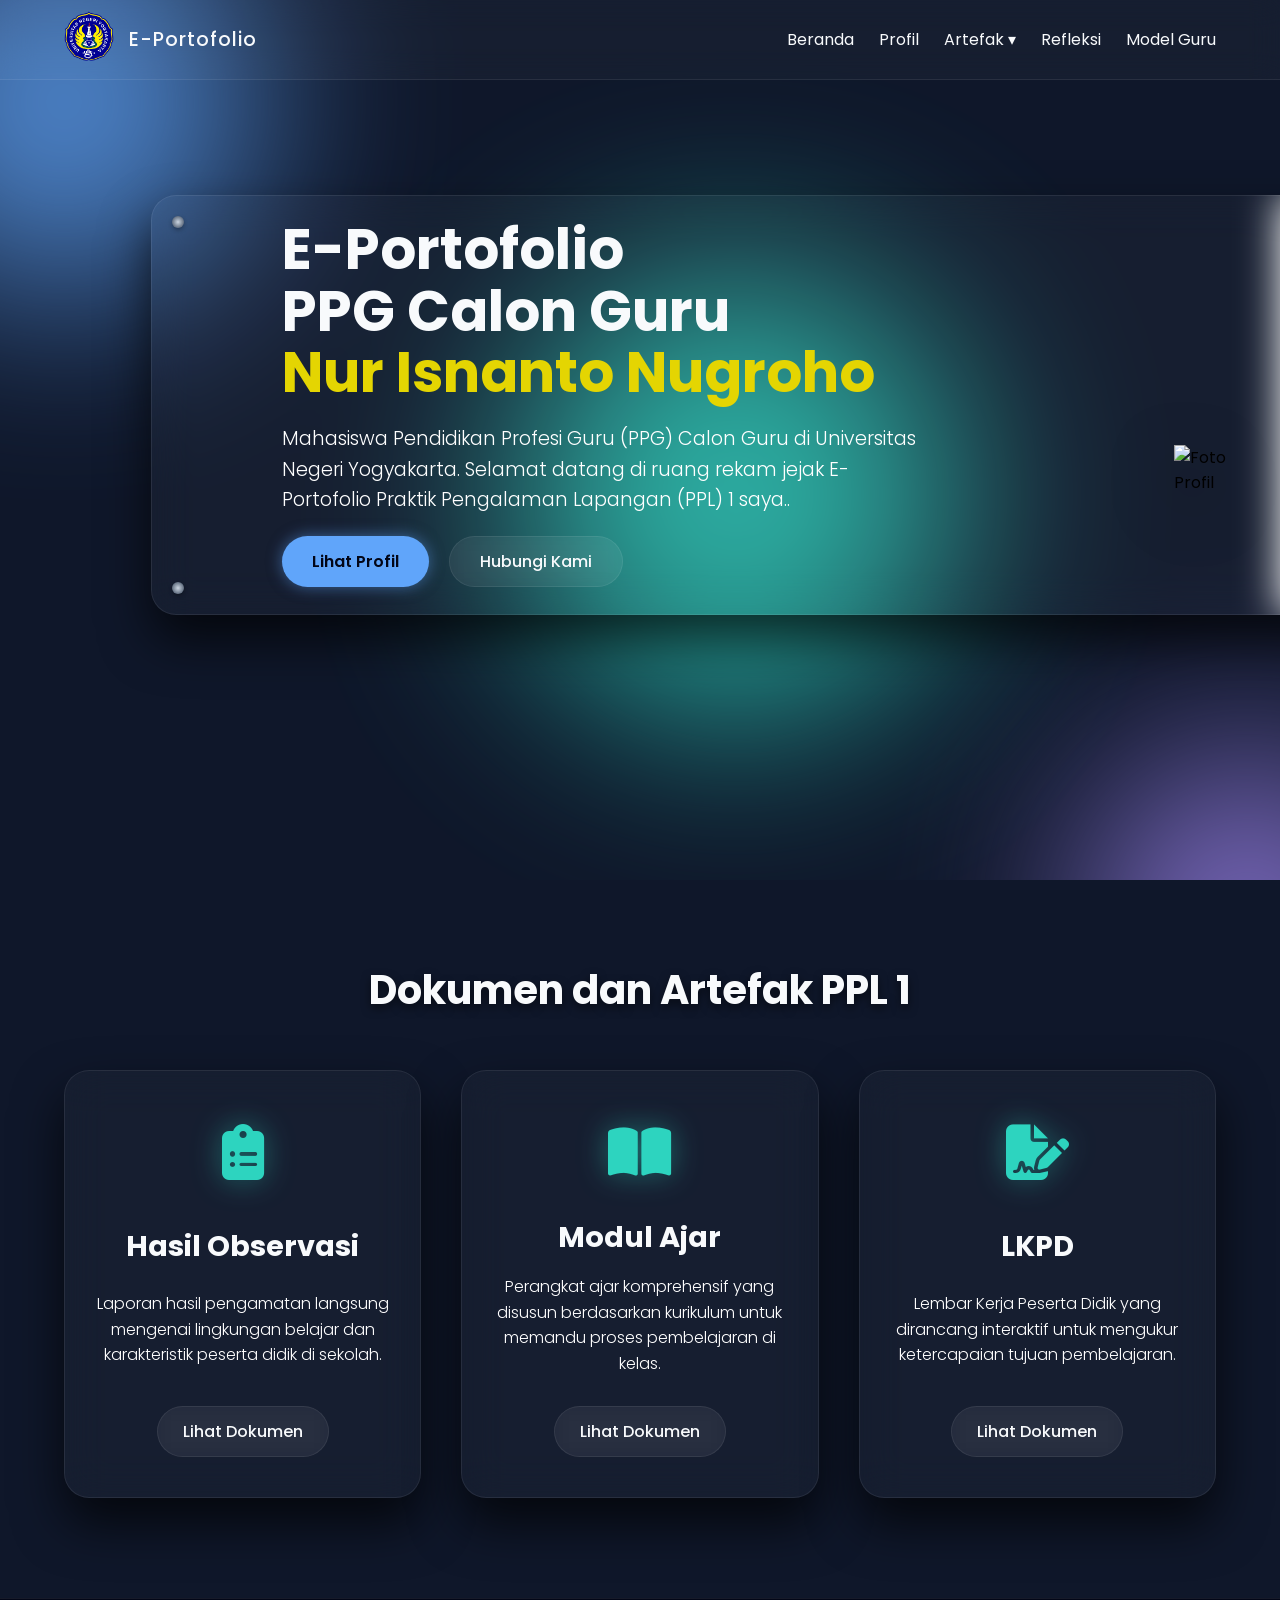
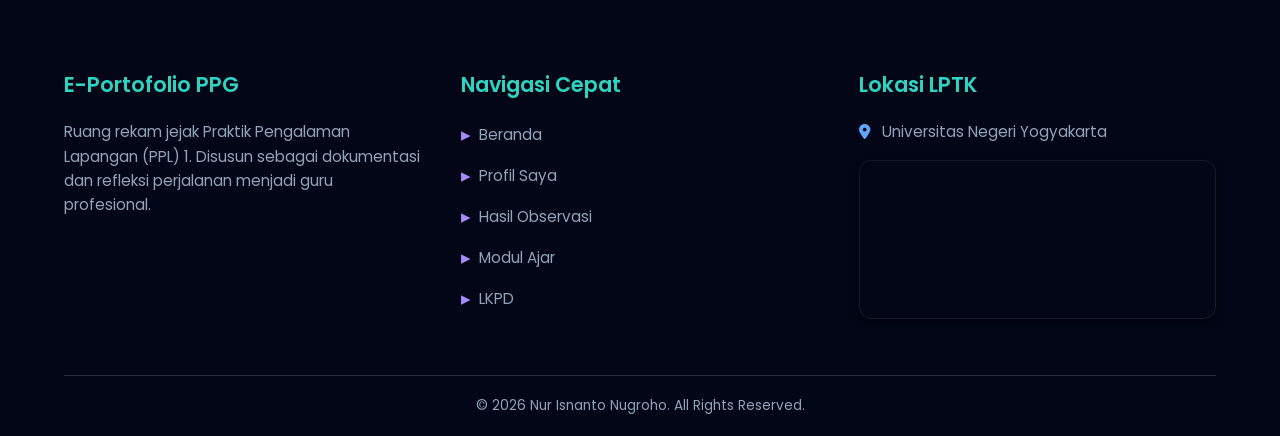
==== index.html @ b136c8df "update1" ====
<!DOCTYPE html>
<html lang="id">
<head>
    <meta charset="UTF-8">
    <meta name="viewport" content="width=device-width, initial-scale=1.0">
    <title>E-Portofolio | PPG Calon Guru</title>
    <link rel="shortcut icon" href="img/logo uny.png" type="image/x-icon">
    <link rel="stylesheet" href="css/style.css">
    <link rel="stylesheet" href="https://cdnjs.cloudflare.com/ajax/libs/font-awesome/6.4.0/css/all.min.css">
</head>
<body>

    <div class="circle circle-1"></div>
    <div class="circle circle-2"></div>
    <div class="circle circle-3"></div>

    <header>
        <nav class="glass-navbar">
        <div class="nav-brand">
            <div class="logo-placeholder"><img src="img/logo uny.png" alt=""></div>
            <span class="nav-title">E-Portofolio</span>
        </div>
        
        <ul class="nav-menu">
            <li><a href="index.html">Beranda</a></li>
            <li><a href="profil.html">Profil</a></li>
            
            <li class="dropdown">
                <a href="#" class="dropbtn">Artefak ▾</a>
                <ul class="dropdown-content">
                    <li><a href="#">Hasil Observasi</a></li>
                    <li><a href="#">Modul Ajar</a></li>
                    <li><a href="#">LKPD</a></li>
                    <li><a href="#">Dokumentasi</a></li>
                </ul>
            </li>
            
            <li><a href="#">Refleksi</a></li>
            <li><a href="#">Model Guru</a></li>
        </ul>
    </nav>
    </header>

    <main>
        <div class="container">
            <div class="glass-card">
                <div class="pin pin-tl"></div>
                <div class="pin pin-tr"></div>
                <div class="pin pin-bl"></div>
                <div class="pin pin-br"></div>
                <div class="content">
                    <h1>E-Portofolio<br>PPG Calon Guru<br><strong>Nur Isnanto Nugroho</strong></h1>
                    <p>Mahasiswa Pendidikan Profesi Guru (PPG) Calon Guru di Universitas Negeri Yogyakarta. Selamat datang di ruang rekam jejak E-Portofolio Praktik Pengalaman Lapangan (PPL) 1 saya..</p>
                    <div class="hero-buttons">
                        <a href="#" class="btn-hero btn-primary">Lihat Profil</a>
                        <a href="#" class="btn-hero btn-secondary">Hubungi Kami</a>
                    </div>
                </div>
            </div>
            <div class="image-container">
                <img src="img/nuris3.png" alt="Foto Profil">
            </div>
        </div>
    </main>
    

    <section class="artefak-section">
        <h2 class="section-title">Dokumen dan Artefak PPL 1</h2>
        
        <div class="cards-grid">
            <div class="glass-card artefak-card">
                <div class="icon-wrapper"><i class="fas fa-clipboard-list"></i></div>
                <h3>Hasil Observasi</h3>
                <p>Laporan hasil pengamatan langsung mengenai lingkungan belajar dan karakteristik peserta didik di sekolah.</p>
                <a href="#" class="btn-glass">Lihat Dokumen</a>
            </div>

            <div class="glass-card artefak-card">
                <div class="icon-wrapper"><i class="fas fa-book-open"></i></div>
                <h3>Modul Ajar</h3>
                <p>Perangkat ajar komprehensif yang disusun berdasarkan kurikulum untuk memandu proses pembelajaran di kelas.</p>
                <a href="#" class="btn-glass">Lihat Dokumen</a>
            </div>

            <div class="glass-card artefak-card">
                <div class="icon-wrapper"><i class="fas fa-file-signature"></i></div>
                <h3>LKPD</h3>
                <p>Lembar Kerja Peserta Didik yang dirancang interaktif untuk mengukur ketercapaian tujuan pembelajaran.</p>
                <a href="#" class="btn-glass">Lihat Dokumen</a>
            </div>
        </div>
    </section>

    <footer class="glass-footer">
        <div class="footer-content">
            <div class="footer-col">
                <h3>E-Portofolio PPG</h3>
                <p>Ruang rekam jejak Praktik Pengalaman Lapangan (PPL) 1. Disusun sebagai dokumentasi dan refleksi perjalanan menjadi guru profesional.</p>
            </div>

            <div class="footer-col">
                <h3>Navigasi Cepat</h3>
                <ul class="footer-links">
                    <li><a href="#">Beranda</a></li>
                    <li><a href="#">Profil Saya</a></li>
                    <li><a href="#">Hasil Observasi</a></li>
                    <li><a href="#">Modul Ajar</a></li>
                    <li><a href="#">LKPD</a></li>
                </ul>
            </div>

            <div class="footer-col">
                <h3>Lokasi LPTK</h3>
                <p><i class="fas fa-map-marker-alt" style="color: var(--accent-blue); margin-right: 8px;"></i> Universitas Negeri Yogyakarta</p>
                
                <div class="map-container">
                    <iframe 
                        src="https://www.google.com/maps/embed?pb=!1m18!1m12!1m3!1d3953.0981358052166!2d110.3845946152542!3d-7.768783494399778!2m3!1f0!2f0!3f0!3m2!1i1024!2i768!4f13.1!3m3!1m2!1s0x2e7a59b2d4729729%3A0xac4d7b5fdf34f8e!2sUniversitas%20Negeri%20Yogyakarta!5e0!3m2!1sid!2sid!4v1699000000000!5m2!1sid!2sid" 
                        width="100%" 
                        height="150" 
                        style="border:0;" 
                        allowfullscreen="" 
                        loading="lazy" 
                        referrerpolicy="no-referrer-when-downgrade">
                    </iframe>
                </div>
            </div>
        </div>

        <div class="footer-bottom">
            <p>&copy; 2026 Nur Isnanto Nugroho. All Rights Reserved.</p>
        </div>
    </footer>

</body>
</html>
---- css/style.css ----
@import url('https://fonts.googleapis.com/css2?family=Poppins:wght@300;400;500;700&display=swap');

/* =========================================
   VARIABEL WARNA (CSS VARIABLES)
========================================= */
:root {
    /* Warna Latar & Teks Dasar */
    --bg-main: #0f172a; /* Slate dark / Abu-abu kebiruan sangat gelap */
    --text-light: #f8fafc; /* Putih sedikit keabu-abuan agar tidak silau di mata */
    --text-muted: #94a3b8; /* Abu-abu redup elegan untuk teks paragraf/pendukung */
    --text-dark: #020617; /* Hitam pekat (jika ada elemen terang yang butuh teks gelap) */
    --text-hover: #38bdf8; /* Biru cerah menyala untuk efek sentuh/hover */

    /* Warna Aksen (Logo & Lingkaran Abstrak) - Dibuat lebih pastel/neon agar menyala */
    --accent-blue: #60a5fa; /* Biru pastel cerah */
    --accent-purple: #a78bfa; /* Ungu neon lembut */
    --accent-cyan: #2dd4bf; /* Teal/Cyan segar */

    /* Warna Efek Kaca (Glassmorphism) - Transparansi diturunkan agar lebih "sleek" */
    --glass-bg: rgba(255, 255, 255, 0.03); /* Efek kaca sangat tipis */
    --glass-bg-hover: rgba(255, 255, 255, 0.08); /* Sedikit lebih terang saat di-hover */
    --glass-border: rgba(255, 255, 255, 0.08); /* Garis tepi kaca samar-samar */
    --glass-border-strong: rgba(255, 255, 255, 0.15);
    
    /* Warna Elemen Kecil (Pin) */
    --pin-light: #cbd5e1;
    --pin-dark: #334155;

    /* Bayangan (Shadows) - Bayangan dibuat lebih pekat karena latar sudah gelap */
    --shadow-sm: 0 4px 10px rgba(0, 0, 0, 0.5);
    --shadow-md: 0 10px 30px rgba(0, 0, 0, 0.6);
    --shadow-lg: 0 25px 50px rgba(0, 0, 0, 0.7);
}

* {
    margin: 0;
    padding: 0;
    box-sizing: border-box;
    font-family: 'Poppins', sans-serif;
}



main {
    background-color: var(--bg-main);
    min-height: 100vh;
    display: flex;
    align-items: center;
    justify-content: center;
    padding: 100px 20px 60px;
}

/* =========================================
   STYLING NAVBAR GLASSMODE
========================================= */
.glass-navbar {
    position: fixed;
    top: 0;
    left: 0;
    width: 100%;
    height: 80px;
    background: var(--glass-bg);
    backdrop-filter: blur(15px);
    -webkit-backdrop-filter: blur(15px);
    border-bottom: 1px solid var(--glass-border);
    display: flex;
    justify-content: space-between;
    align-items: center;
    padding: 0 5%;
    z-index: 999; 
}

.nav-brand {
    display: flex;
    align-items: center;
    gap: 15px;
    color: var(--text-light);
}



.logo-placeholder img{
    width: 50px;
}

.nav-title {
    font-size: 1.2rem;
    font-weight: 500;
    letter-spacing: 1px;
}

.nav-menu {
    display: flex;
    list-style: none;
    gap: 25px;
}

.nav-menu li a {
    color: var(--text-light);
    text-decoration: none;
    font-weight: 400;
    font-size: 1rem;
    transition: 0.3s;
}

.nav-menu li a:hover {
    color: var(--text-hover);
}

/* === DROPDOWN STYLING === */
.dropdown {
    position: relative;
    display: inline-block;
}

.dropdown-content {
    display: none;
    position: absolute;
    top: 150%;
    left: -20px;
    background: var(--glass-bg-hover);
    backdrop-filter: blur(20px);
    -webkit-backdrop-filter: blur(20px);
    min-width: 200px;
    border-radius: 15px;
    border: 1px solid var(--glass-border-strong);
    box-shadow: var(--shadow-md);
    list-style: none;
    padding: 10px 0;
    z-index: 1000;
    opacity: 0;
    transform: translateY(-10px);
    transition: all 0.3s ease;
}

.dropdown:hover .dropdown-content {
    display: block;
    opacity: 1;
    transform: translateY(0);
}

.dropdown-content li {
    padding: 0;
}

.dropdown-content li a {
    display: block;
    padding: 12px 25px;
    font-size: 0.95rem;
    border-bottom: 1px solid rgba(255,255,255,0.05);
}

.dropdown-content li:last-child a {
    border-bottom: none;
}

.dropdown-content li a:hover {
    background: var(--glass-border);
    color: var(--text-light);
}

/* =========================================
   DEKORASI ABSTRAK FULL LAYAR 
========================================= */
.circle {
    position: absolute;
    border-radius: 50%;
    filter: blur(100px); 
    z-index: 1;
    opacity: 0.8;
}

.circle-1 {
    width: 30vw;
    height: 30vw;
    background-color: var(--accent-blue); 
    top: -10%;
    left: -10%;
    animation: gerakAbstrak1 20s infinite alternate ease-in-out;
}

.circle-2 {
    width: 25vw;
    height: 25vw;
    background-color: var(--accent-purple); 
    bottom: -20%;
    right: -10%;
    animation: gerakAbstrak2 25s infinite alternate ease-in-out;
}

.circle-3 {
    width: 35vw;
    height: 35vw;
    background-color: var(--accent-cyan); 
    top: 30%;
    left: 40%;
    animation: gerakAbstrak3 22s infinite alternate ease-in-out;
}

@keyframes gerakAbstrak1 {
    0% { transform: translate(0, 0) scale(1); }
    50% { transform: translate(40vw, 30vh) scale(1.2); }
    100% { transform: translate(80vw, 10vh) scale(0.8); }
}

@keyframes gerakAbstrak2 {
    0% { transform: translate(0, 0) scale(1); }
    50% { transform: translate(-50vw, -40vh) scale(1.3); }
    100% { transform: translate(-20vw, -80vh) scale(0.9); }
}

@keyframes gerakAbstrak3 {
    0% { transform: translate(0, 0) scale(1); }
    50% { transform: translate(-30vw, 40vh) scale(0.8); }
    100% { transform: translate(20vw, -30vh) scale(1.4); }
}

/* =========================================
   KONTEN UTAMA & EFEK KACA 
========================================= */
.container {
    position: relative;
    z-index: 2;
    display: flex;
    align-items: center;
    justify-content: center;
    max-width: 1300px; 
    width: 95%;
    
    margin-left: 200px;
}

.glass-card {
    background: var(--glass-bg); 
    backdrop-filter: blur(20px); 
    -webkit-backdrop-filter: blur(20px);
    border: 1px solid var(--glass-border);
    box-shadow: var(--shadow-lg);
    border-radius: 25px;
    width: 1500px;
    height: 420px;
    padding: 10px 60px 20px 200px; 
    color: var(--text-light);
    position: relative;
    margin-top: -130px;
}

.pin {
    position: absolute;
    width: 12px;
    height: 12px;
    background: radial-gradient(circle, var(--pin-light), var(--pin-dark));
    border-radius: 50%;
    box-shadow: 0 2px 4px rgba(0,0,0,0.3);
}
.pin-tl { top: 20px; left: 20px; }
.pin-tr { top: 20px; right: 20px; }
.pin-bl { bottom: 20px; left: 20px; }
.pin-br { bottom: 20px; right: 20px; }

.glass-card h1 {
    font-size: 3.5rem; 
    line-height: 1.1;
    margin-bottom: 20px;
    font-weight: 700;
}

.glass-card p {
    font-size: 1.2rem;
    font-weight: 300;
    line-height: 1.6;
    color: var(--text-muted);
}

.image-container {
    z-index: 3; 
    margin-right: 0; 
    margin-left: -220px; 
}

.image-container img {
    width: 500px;
    margin-right: 100px;
    height: auto;
    filter: drop-shadow(0 20px 30px rgba(0,0,0,0.5)); 
}

.content {
    margin-top: 13px;
    margin-left: -70px;
}

.content strong {
    color: #e4d502;
}

.content p {
    width: 640px;
    color: #ffffff;
}

@media (max-width: 576px) {
    main {
        padding: 90px 15px 40px;
    }

    .image-container img {
        width: 340px;
        margin-left: 100px;
    }

    .glass-card {
        padding: 25px 15px;
        border-radius: 18px;
    }

    .content{
        margin-left: 3px;
    }

    .glass-card h1 {
        font-size: 10px;
    }

    .glass-card p {
        font-size: 0.9rem;
        line-height: 1.5;
    }

    .nav-title {
        font-size: 1rem;
    }

    .hero-buttons {
        gap: 10px;
    }

    .btn-hero {
        padding: 10px 20px;
        font-size: 0.9rem;
    }
}

/* =========================================
   STYLING TOMBOL HERO (MAIN SECTION)
========================================= */
.hero-buttons {
    display: flex;
    gap: 20px;
    margin-top: 20px; /* Jarak dari paragraf ke tombol */
}

/* Gaya Dasar Tombol */
.btn-hero {
    padding: 12px 30px;
    border-radius: 30px;
    font-size: 1rem;
    font-weight: 500;
    text-decoration: none;
    transition: all 0.3s ease;
    display: flex;
    align-items: center;
    justify-content: center;
}

/* Tombol Utama (Menyala) */
.btn-primary {
    background: var(--accent-blue);
    color: var(--text-dark); /* Menggunakan teks gelap agar kontras dengan tombol terang */
    font-weight: 600;
    box-shadow: 0 0 15px rgba(96, 165, 250, 0.5); /* Efek glow */
}

.btn-primary:hover {
    transform: translateY(-5px); /* Tombol terangkat saat di-hover */
    box-shadow: 0 0 25px rgba(96, 165, 250, 0.8); /* Glow membesar */
    background: #7bb0ff; /* Warna sedikit lebih terang saat disentuh */
}

/* Tombol Sekunder (Gaya Kaca) */
.btn-secondary {
    background: rgba(255, 255, 255, 0.05);
    color: var(--text-light);
    border: 1px solid var(--glass-border);
    backdrop-filter: blur(10px);
}

.btn-secondary:hover {
    background: rgba(255, 255, 255, 0.1);
    transform: translateY(-5px);
    border-color: var(--accent-cyan);
    color: var(--accent-cyan);
}

/* =========================================
   RESPONSIVE (Digabung dan Dirapikan)
========================================= */
@media (max-width: 992px) {
    .glass-navbar {
        padding: 0 15px;
        overflow-x: auto;
        justify-content: flex-start;
        gap: 30px;
    }
    
    .nav-brand, .nav-menu {
        flex-shrink: 0;
    }
    
    .container {
        flex-direction: column-reverse; /* Foto di atas, Card di bawah */
        text-align: center;
        margin-top: 80px;
        margin-bottom: 50px;
        margin-left: 0; /* Menghapus margin kiri agar responsif di tengah */
    }
    
    .image-container {
        margin-left: 0; 
        margin-right: 0;
        margin-bottom: -100px; /* Menarik foto agar menimpa card dari atas */
    }
    
    .image-container img {
        max-width: 350px; /* Disesuaikan agar pas di layar kecil */
    }
    
    .glass-card {
        padding: 120px 30px 40px 30px; 
        max-width: 100%;
        width: 90%; /* Mengganti width statis 1500px agar fluid di HP */
        height: auto; /* Membiarkan tinggi otomatis menyesuaikan konten */
        margin-top: 0;
    }
    
    .glass-card h1 {
        font-size: 2.2rem;
    }
    
    .content p {
        width: 100%; /* Memastikan paragraf tidak melebar keluar batas di HP */
    }
}

/* =========================================
   STYLING BAGIAN ARTEFAK PPL 1
========================================= */
.artefak-section {
    position: relative;
    background-color: var(--bg-main); /* Menggunakan variabel warna agar konsisten */
    z-index: 2;
    width: 100%; /* Diubah menjadi 100% agar background full dari kiri ke kanan */
    margin: -20px 0 0 0; /* Margin disesuaikan agar menempel sempurna */
    text-align: center;
    padding: 80px 5% 100px 5%; /* Padding kiri-kanan 5% agar konten tidak mepet layar */
}

.section-title {
    color: var(--text-light);
    font-size: 2.5rem;
    font-weight: 700;
    margin-bottom: 50px;
    text-shadow: 0 4px 10px rgba(0,0,0,0.5);
}

.cards-grid {
    display: grid;
    /* Membuat grid responsif, otomatis menyesuaikan layar */
    grid-template-columns: repeat(auto-fit, minmax(300px, 1fr));
    gap: 40px;
    max-width: 1300px; /* Dibatasi 1300px agar sejajar dengan kartu profil di atas */
    margin: 0 auto; /* Posisi otomatis di tengah layar */
}

/* Modifikasi dari Glass Card khusus untuk Grid */
.artefak-card {
    width: 100%;
    max-width: 100%;
    height: auto;
    padding: 40px 30px;
    margin-top: 0;
    display: flex;
    flex-direction: column;
    align-items: center;
    justify-content: space-between;
    transition: transform 0.3s ease, box-shadow 0.3s ease;
}

.artefak-card:hover {
    transform: translateY(-10px);
    box-shadow: 0 30px 60px rgba(0, 0, 0, 0.4);
    background: var(--glass-bg-hover);
}

.artefak-card h3 {
    font-size: 1.8rem;
    color: var(--text-light);
    margin-bottom: 15px;
    font-weight: 700;
}

/* Mengubah warna teks paragraf menjadi putih pekat */
.artefak-card p {
    font-size: 1rem;
    color: #ffffff;
    margin-bottom: 30px;
    width: 100%;
    font-weight: 300; 
}

/* Tombol Glassmorphism */
.btn-glass {
    text-decoration: none;
    color: var(--text-light);
    font-weight: 500;
    padding: 12px 25px;
    background: rgba(255, 255, 255, 0.05);
    border: 1px solid var(--glass-border);
    border-radius: 30px;
    transition: all 0.3s ease;
    backdrop-filter: blur(10px);
}

.btn-glass:hover {
    background: var(--bg-main);
    border-color: var(--accent-blue);
    box-shadow: 0 0 15px var(--accent-blue);
    color: #fff;
}

/* Styling untuk Ikon Baru */
.icon-wrapper {
    font-size: 3.5rem; 
    color: var(--accent-cyan); /* KOREKSI: Typo diperbaiki agar warna ikon menyala */
    margin-bottom: 20px;
    transition: transform 0.3s ease;
    filter: drop-shadow(0 0 15px rgba(45, 212, 191, 0.4)); 
}

/* Efek ikon membesar sedikit saat kartu disentuh (hover) */
.artefak-card:hover .icon-wrapper {
    transform: scale(1.1);
}

/* =========================================
   STYLING FOOTER 
========================================= */
.glass-footer {
    background: #020617; /* Warna dasar dark mode transparan */
    backdrop-filter: blur(20px);
    -webkit-backdrop-filter: blur(20px);
    border-top: 1px solid var(--glass-border);
    color: var(--text-light);
    padding: 70px 5% 20px 5%;
    position: relative;
    z-index: 2; /* Berada di atas animasi bola cahaya */
}

.footer-content {
    display: grid;
    /* Membuat grid 3 kolom yang otomatis merespons layar HP */
    grid-template-columns: repeat(auto-fit, minmax(250px, 1fr));
    gap: 40px;
    max-width: 1300px;
    margin: 0 auto;
}

.footer-col h3 {
    color: var(--accent-cyan);
    font-size: 1.3rem;
    margin-bottom: 20px;
    font-weight: 600;
}

.footer-col p {
    color: var(--text-muted);
    font-size: 0.95rem;
    line-height: 1.6;
}

/* Styling Navigasi Cepat */
.footer-links {
    list-style: none;
    padding: 0;
}

.footer-links li {
    margin-bottom: 12px;
}

.footer-links a {
    color: var(--text-muted);
    text-decoration: none;
    font-size: 0.95rem;
    transition: all 0.3s ease;
    display: flex;
    align-items: center;
    gap: 8px;
}

/* Menambahkan panah kecil keren sebelum teks link */
.footer-links a::before {
    content: "▸";
    color: var(--accent-purple);
    font-size: 1.2rem;
    transition: transform 0.3s;
}

.footer-links a:hover {
    color: var(--text-hover);
    transform: translateX(5px); /* Efek teks bergeser sedikit ke kanan saat disentuh */
}

/* Styling Peta (Maps) */
.map-container {
    margin-top: 15px;
    border-radius: 12px;
    overflow: hidden;
    border: 1px solid var(--glass-border);
    box-shadow: var(--shadow-sm);
    transition: transform 0.3s ease;
}

.map-container:hover {
    transform: scale(1.02); /* Peta sedikit membesar saat disentuh */
    box-shadow: 0 5px 15px rgba(96, 165, 250, 0.3); /* Cahaya biru dari belakang peta */
}

/* Copyright Bottom */
.footer-bottom {
    text-align: center;
    margin-top: 50px;
    padding-top: 20px;
    border-top: 1px solid var(--glass-border-strong);
}

.footer-bottom p {
    color: var(--text-muted);
    font-size: 0.85rem;
    margin: 0;
}
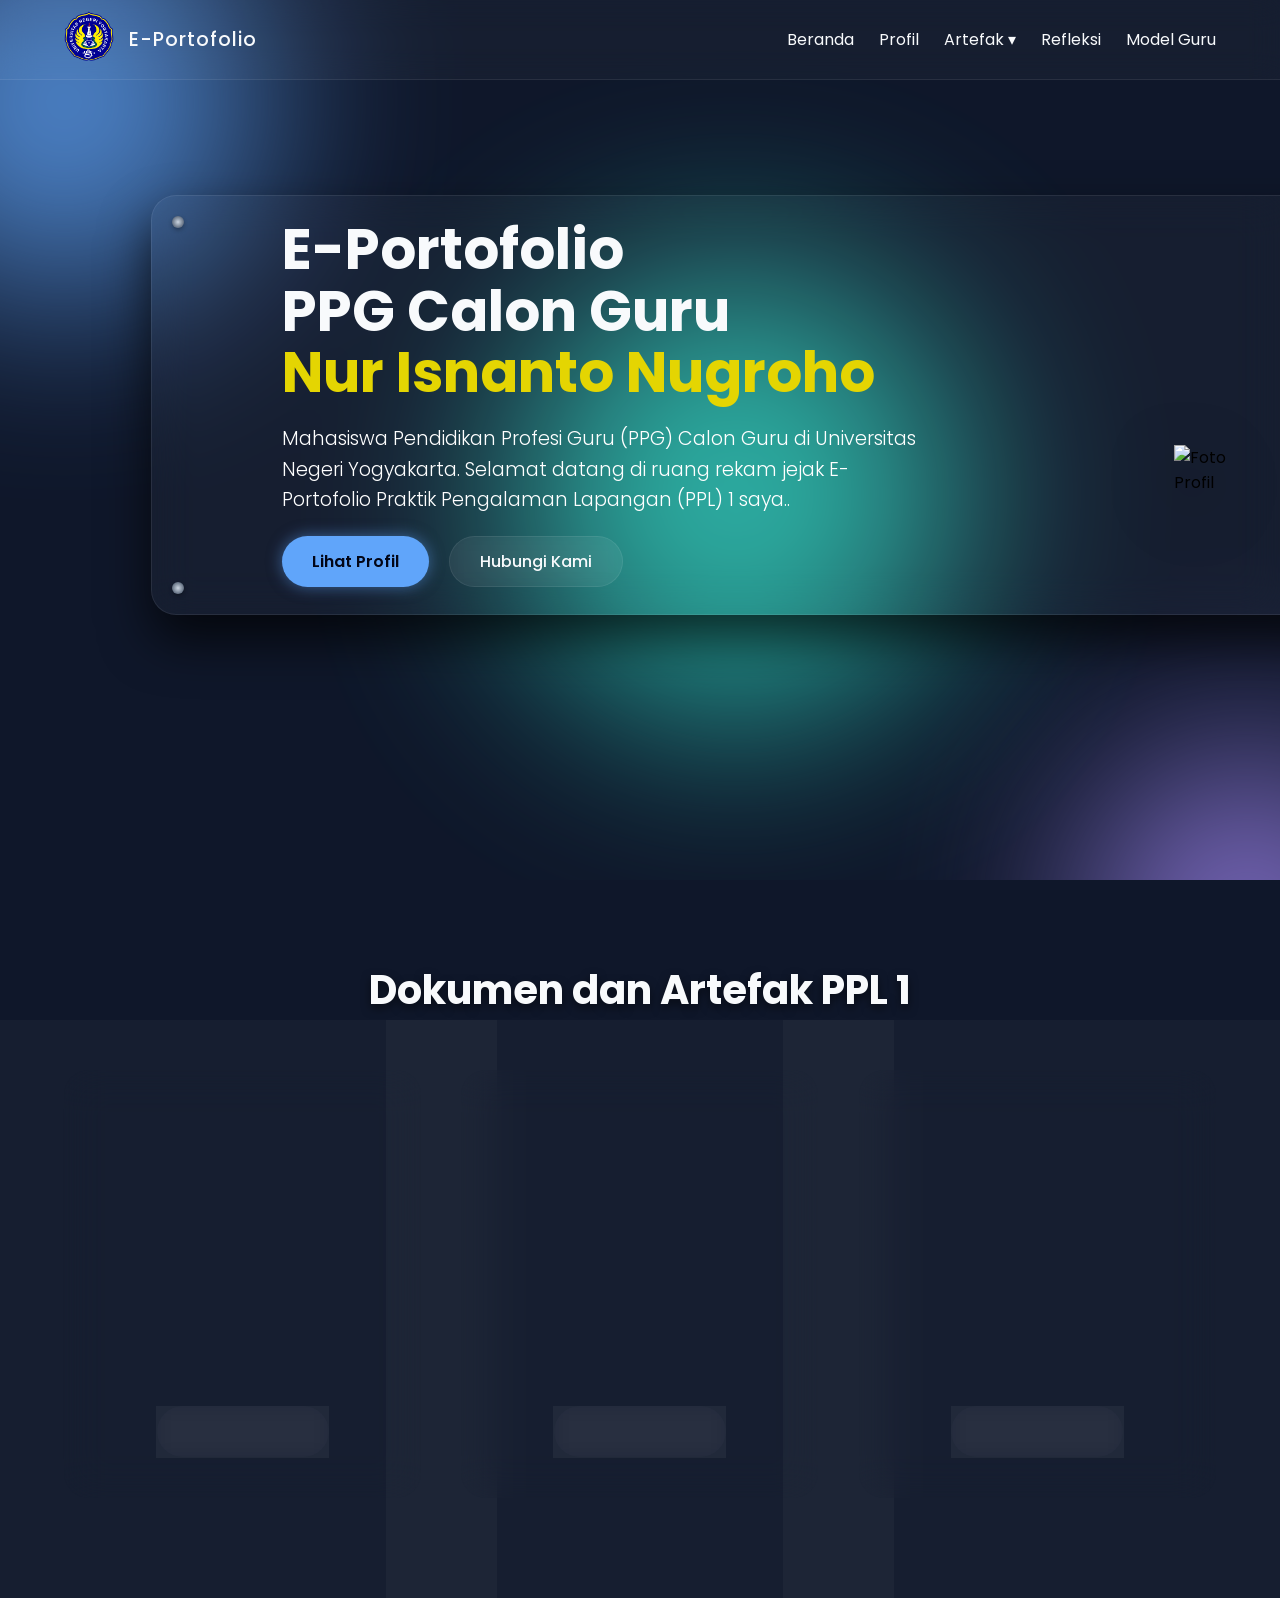
==== commit c6796fa3: "updatenavbar" ====
--- a/index.html
+++ b/index.html
@@ -16,6 +16,11 @@
 
     <header>
         <nav class="glass-navbar">
+            <div class="hamburger" id="hamburger">
+                <span></span>
+                <span></span>
+                <span></span>
+            </div>
         <div class="nav-brand">
             <div class="logo-placeholder"><img src="img/logo uny.png" alt=""></div>
             <span class="nav-title">E-Portofolio</span>
@@ -132,5 +137,17 @@
         </div>
     </footer>
 
+    <script>
+        const hamburger = document.getElementById("hamburger");
+const navMenu = document.querySelector(".nav-menu");
+
+hamburger.addEventListener("click", () => {
+    // Menambah/menghapus class 'active' pada tombol hamburger (untuk animasi X)
+    hamburger.classList.toggle("active");
+    // Menambah/menghapus class 'active' pada menu navigasi (untuk memunculkan menu)
+    navMenu.classList.toggle("active");
+});
+    </script>
+
 </body>
 </html>
--- a/css/style.css
+++ b/css/style.css
@@ -1,5 +1,8 @@
 @import url('https://fonts.googleapis.com/css2?family=Poppins:wght@300;400;500;700&display=swap');
 
+body, html {
+    overflow-x: hidden;
+}
 /* =========================================
    VARIABEL WARNA (CSS VARIABLES)
 ========================================= */
@@ -341,6 +344,73 @@
     }
 }
 
+/* HAMBURGER */
+.hamburger {
+    display: none;
+    flex-direction: column;
+    gap: 5px;
+    cursor: pointer;
+}
+
+.hamburger span {
+    width: 25px;
+    height: 3px;
+    background: var(--text-light);
+    border-radius: 3px;
+    transition: 0.3s;
+}
+
+.hamburger.active span:nth-child(1) {
+    transform: rotate(45deg) translate(5px, 5px);
+}
+.hamburger.active span:nth-child(2) {
+    opacity: 0;
+}
+.hamburger.active span:nth-child(3) {
+    transform: rotate(-45deg) translate(6px, -6px);
+}
+
+/* MOBILE MENU */
+@media (max-width: 576px) {
+    .hamburger {
+        display: flex;
+    }
+
+    .nav-menu {
+        display: flex; 
+        position: absolute;
+        top: 80px; /* Pastikan sesuai tinggi navbar Anda */
+        
+        /* PERBAIKAN DI SINI */
+        left: 0; /* Ubah dari right: 0 menjadi left: 0 */
+        width: 100%;
+        box-sizing: border-box; /* Mencegah elemen melebar melewati layar */
+        
+        flex-direction: column;
+        background: var(--glass-bg, rgba(255, 255, 255, 0.9)); 
+        backdrop-filter: blur(20px);
+        border-top: 1px solid var(--glass-border, rgba(255, 255, 255, 0.2));
+        padding: 20px 0;
+        z-index: 999;
+
+        /* hidden by default */
+        opacity: 0;
+        transform: translateY(-20px);
+        pointer-events: none;
+        transition: 0.3s;
+    }
+
+    .nav-menu.active {
+        opacity: 1;
+        transform: translateY(0);
+        pointer-events: auto;
+    }
+
+    .nav-menu li {
+        text-align: center;
+        padding: 10px 0;
+    }
+}
 /* =========================================
    STYLING TOMBOL HERO (MAIN SECTION)
 ========================================= */
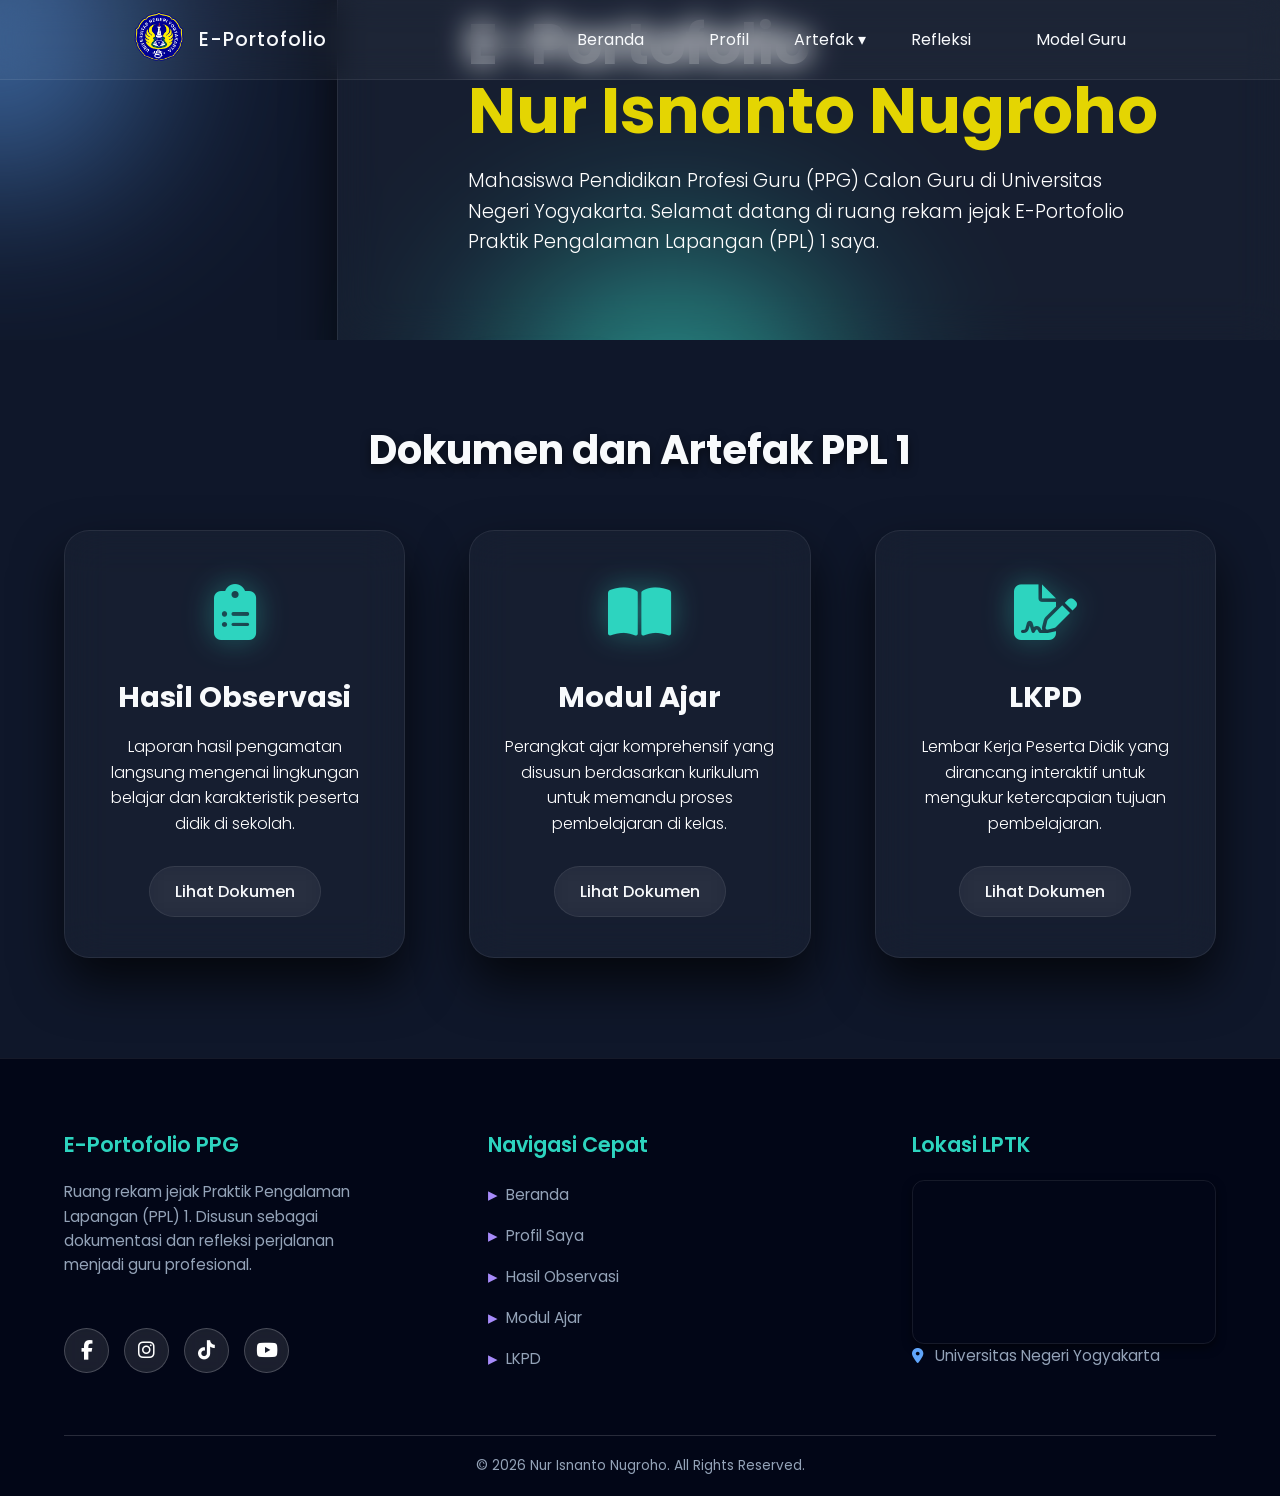
==== commit b48c7c65: "update2" ====
--- a/index.html
+++ b/index.html
@@ -27,11 +27,11 @@
         </div>
         
         <ul class="nav-menu">
-            <li><a href="index.html">Beranda</a></li>
-            <li><a href="profil.html">Profil</a></li>
+            <li><a href="index.html" class="tombol-animasi">Beranda</a></li>
+            <li><a href="profil.html" class="tombol-animasi">Profil</a></li>
             
             <li class="dropdown">
-                <a href="#" class="dropbtn">Artefak ▾</a>
+                <a href="#" class="dropbtn" class="tombol-animasi">Artefak ▾</a>
                 <ul class="dropdown-content">
                     <li><a href="#">Hasil Observasi</a></li>
                     <li><a href="#">Modul Ajar</a></li>
@@ -40,8 +40,8 @@
                 </ul>
             </li>
             
-            <li><a href="#">Refleksi</a></li>
-            <li><a href="#">Model Guru</a></li>
+            <li><a href="#" class="tombol-animasi"> Refleksi</a></li>
+            <li><a href="#" class="tombol-animasi">Model Guru</a></li>
         </ul>
     </nav>
     </header>
@@ -50,15 +50,17 @@
         <div class="container">
             <div class="glass-card">
                 <div class="pin pin-tl"></div>
-                <div class="pin pin-tr"></div>
                 <div class="pin pin-bl"></div>
                 <div class="pin pin-br"></div>
                 <div class="content">
-                    <h1>E-Portofolio<br>PPG Calon Guru<br><strong>Nur Isnanto Nugroho</strong></h1>
-                    <p>Mahasiswa Pendidikan Profesi Guru (PPG) Calon Guru di Universitas Negeri Yogyakarta. Selamat datang di ruang rekam jejak E-Portofolio Praktik Pengalaman Lapangan (PPL) 1 saya..</p>
+                    <h1>E-Portofolio<br><strong>Nur Isnanto Nugroho</strong></h1></h1>
+                    <p>Mahasiswa Pendidikan Profesi Guru (PPG) Calon Guru di Universitas Negeri Yogyakarta. Selamat datang di ruang rekam jejak E-Portofolio Praktik Pengalaman Lapangan (PPL) 1 saya.</p>
+                    <br>
+                    <br>
+                    <br>
                     <div class="hero-buttons">
                         <a href="#" class="btn-hero btn-primary">Lihat Profil</a>
-                        <a href="#" class="btn-hero btn-secondary">Hubungi Kami</a>
+                        <a href="#" class="btn-hero btn-secondary">Hubungi Saya</a>
                     </div>
                 </div>
             </div>
@@ -101,6 +103,17 @@
             <div class="footer-col">
                 <h3>E-Portofolio PPG</h3>
                 <p>Ruang rekam jejak Praktik Pengalaman Lapangan (PPL) 1. Disusun sebagai dokumentasi dan refleksi perjalanan menjadi guru profesional.</p>
+            <br>
+            <br>
+                <div class="footer-col">
+
+            <div class="social-links">
+                <a href="#" class="social-icon" target="_blank"><i class="fa-brands fa-facebook-f"></i></a>
+                <a href="#" class="social-icon" target="_blank"><i class="fa-brands fa-instagram"></i></a>
+                <a href="#" class="social-icon" target="_blank"><i class="fa-brands fa-tiktok"></i></a>
+                <a href="#" class="social-icon" target="_blank"><i class="fa-brands fa-youtube"></i></a>
+            </div>
+        </div>
             </div>
 
             <div class="footer-col">
@@ -116,19 +129,20 @@
 
             <div class="footer-col">
                 <h3>Lokasi LPTK</h3>
-                <p><i class="fas fa-map-marker-alt" style="color: var(--accent-blue); margin-right: 8px;"></i> Universitas Negeri Yogyakarta</p>
                 
                 <div class="map-container">
                     <iframe 
                         src="https://www.google.com/maps/embed?pb=!1m18!1m12!1m3!1d3953.0981358052166!2d110.3845946152542!3d-7.768783494399778!2m3!1f0!2f0!3f0!3m2!1i1024!2i768!4f13.1!3m3!1m2!1s0x2e7a59b2d4729729%3A0xac4d7b5fdf34f8e!2sUniversitas%20Negeri%20Yogyakarta!5e0!3m2!1sid!2sid!4v1699000000000!5m2!1sid!2sid" 
                         width="100%" 
-                        height="150" 
+                        height="155" 
                         style="border:0;" 
                         allowfullscreen="" 
                         loading="lazy" 
                         referrerpolicy="no-referrer-when-downgrade">
                     </iframe>
                 </div>
+
+                <p><i class="fas fa-map-marker-alt" style="color: var(--accent-blue); margin-right: 8px;"></i> Universitas Negeri Yogyakarta</p>
             </div>
         </div>
 
--- a/css/style.css
+++ b/css/style.css
@@ -78,6 +78,7 @@
     align-items: center;
     gap: 15px;
     color: var(--text-light);
+    margin-left: 70px;
 }
 
 
@@ -96,8 +97,40 @@
     display: flex;
     list-style: none;
     gap: 25px;
-}
-
+    margin-right: 70px;
+}
+
+.tombol-animasi {
+  padding: 10px 20px;
+  font-size: 100px;
+  background-color: transparent;
+  border: 5;
+  cursor: pointer;
+  position: relative; /* Wajib ada untuk memposisikan garis */
+}
+
+/* Membuat garis bawah virtual yang awalnya disembunyikan */
+.tombol-animasi::after {
+  content: '';
+  position: absolute;
+  width: 100%;
+  height: 2px;
+  bottom: 0;
+  left: 0;
+  background-color: var( --accent-blue);
+  transform: scaleX(0); /* Ukuran awal 0 (tidak terlihat) */
+  transform: scaleY(0); /* Memperlebar garis menjadi 100% */
+  transform-origin: bottom right; 
+  transition: transform 0.5s ease-out; /* Kecepatan animasi */
+}
+
+/* Menampilkan garis saat tombol dipencet */
+.tombol-animasi:hover::after,
+.tombol-animasi:active::after {
+  transform: scaleX(1); /* Memperlebar garis menjadi 100% */
+  transform: scaleY(1); /* Memperlebar garis menjadi 100% */
+  transform-origin: bottom left;
+}
 .nav-menu li a {
     color: var(--text-light);
     text-decoration: none;
@@ -174,8 +207,8 @@
 }
 
 .circle-1 {
-    width: 30vw;
-    height: 30vw;
+    width: 20vw;
+    height: 20vw;
     background-color: var(--accent-blue); 
     top: -10%;
     left: -10%;
@@ -183,8 +216,8 @@
 }
 
 .circle-2 {
-    width: 25vw;
-    height: 25vw;
+    width: 15vw;
+    height: 15vw;
     background-color: var(--accent-purple); 
     bottom: -20%;
     right: -10%;
@@ -192,8 +225,8 @@
 }
 
 .circle-3 {
-    width: 35vw;
-    height: 35vw;
+    width: 25vw;
+    height: 25vw;
     background-color: var(--accent-cyan); 
     top: 30%;
     left: 40%;
@@ -227,10 +260,9 @@
     display: flex;
     align-items: center;
     justify-content: center;
-    max-width: 1300px; 
-    width: 95%;
-    
-    margin-left: 200px;
+    width: 1920px;
+    margin-top: -100px;
+    margin-left: 300px;
 }
 
 .glass-card {
@@ -240,18 +272,18 @@
     border: 1px solid var(--glass-border);
     box-shadow: var(--shadow-lg);
     border-radius: 25px;
-    width: 1500px;
-    height: 420px;
-    padding: 10px 60px 20px 200px; 
+    width: 1000px;
+    height: 560px;
+    padding: 80px 80px 100px 200px; 
     color: var(--text-light);
     position: relative;
-    margin-top: -130px;
+    margin-top: -440px;
 }
 
 .pin {
     position: absolute;
-    width: 12px;
-    height: 12px;
+    width: 18px;
+    height: 18px;
     background: radial-gradient(circle, var(--pin-light), var(--pin-dark));
     border-radius: 50%;
     box-shadow: 0 2px 4px rgba(0,0,0,0.3);
@@ -277,15 +309,25 @@
 
 .image-container {
     z-index: 3; 
-    margin-right: 0; 
-    margin-left: -220px; 
+    margin-right: 0px; 
+    margin-left: -290px; 
 }
 
 .image-container img {
-    width: 500px;
+    width: 700px;
     margin-right: 100px;
     height: auto;
     filter: drop-shadow(0 20px 30px rgba(0,0,0,0.5)); 
+    animation: geserKanan 2s ease-in-out infinite alternate;
+}
+
+@keyframes geserKanan {
+  0% {
+    transform: translateY(-20px); /* Titik awal */
+  }
+  100% {
+    transform: translateY(20Spx); /* Titik akhir: bergeser 300px ke kanan */
+  }
 }
 
 .content {
@@ -294,11 +336,12 @@
 }
 
 .content strong {
+    font-size: 64px;
     color: #e4d502;
 }
 
 .content p {
-    width: 640px;
+    width: 660px;
     color: #ffffff;
 }
 
@@ -520,7 +563,7 @@
     background-color: var(--bg-main); /* Menggunakan variabel warna agar konsisten */
     z-index: 2;
     width: 100%; /* Diubah menjadi 100% agar background full dari kiri ke kanan */
-    margin: -20px 0 0 0; /* Margin disesuaikan agar menempel sempurna */
+    margin: -560px 0 0 0; /* Margin disesuaikan agar menempel sempurna */
     text-align: center;
     padding: 80px 5% 100px 5%; /* Padding kiri-kanan 5% agar konten tidak mepet layar */
 }
@@ -537,8 +580,8 @@
     display: grid;
     /* Membuat grid responsif, otomatis menyesuaikan layar */
     grid-template-columns: repeat(auto-fit, minmax(300px, 1fr));
-    gap: 40px;
-    max-width: 1300px; /* Dibatasi 1300px agar sejajar dengan kartu profil di atas */
+    gap: 64px;
+    max-width: 1200px; /* Dibatasi 1300px agar sejajar dengan kartu profil di atas */
     margin: 0 auto; /* Posisi otomatis di tengah layar */
 }
 
@@ -610,6 +653,12 @@
 /* Efek ikon membesar sedikit saat kartu disentuh (hover) */
 .artefak-card:hover .icon-wrapper {
     transform: scale(1.1);
+}
+
+@media (max-width: 576px) {
+ .artefak-section{
+    margin: 0;
+ }
 }
 
 /* =========================================
@@ -630,8 +679,8 @@
     display: grid;
     /* Membuat grid 3 kolom yang otomatis merespons layar HP */
     grid-template-columns: repeat(auto-fit, minmax(250px, 1fr));
-    gap: 40px;
-    max-width: 1300px;
+    gap: 120px;
+    max-width: 1200px;
     margin: 0 auto;
 }
 
@@ -708,4 +757,43 @@
     color: var(--text-muted);
     font-size: 0.85rem;
     margin: 0;
-}+}
+
+
+
+/* Gaya Khusus Ikon Media Sosial */
+.social-links {
+    display: flex;
+    gap: 15px;
+}
+
+.social-icon {
+    width: 45px;
+    height: 45px;
+    background: rgba(255, 255, 255, 0.1); /* Transparansi putih */
+    backdrop-filter: blur(8px); /* Efek blur kaca */
+    -webkit-backdrop-filter: blur(8px);
+    border: 1px solid rgba(255, 255, 255, 0.2);
+    border-radius: 50%;
+    display: flex;
+    align-items: center;
+    justify-content: center;
+    color: white;
+    font-size: 1.2rem;
+    text-decoration: none;
+    transition: all 0.4s cubic-bezier(0.175, 0.885, 0.32, 1.275);
+}
+
+/* Efek Hover */
+.social-icon:hover {
+    background: rgba(255, 255, 255, 0.2);
+    transform: translateY(-8px); /* Ikon melompat sedikit ke atas */
+    box-shadow: 0 10px 20px rgba(0, 0, 0, 0.2);
+    border-color: #fff;
+}
+
+/* Warna Ikon Saat Hover (Opsional, untuk memperjelas identitas sosmed) */
+.social-icon:hover .fa-facebook-f { color: #1877F2; }
+.social-icon:hover .fa-instagram { color: #E4405F; }
+.social-icon:hover .fa-tiktok { color: #00f2ea; }
+.social-icon:hover .fa-youtube { color: #FF0000; }
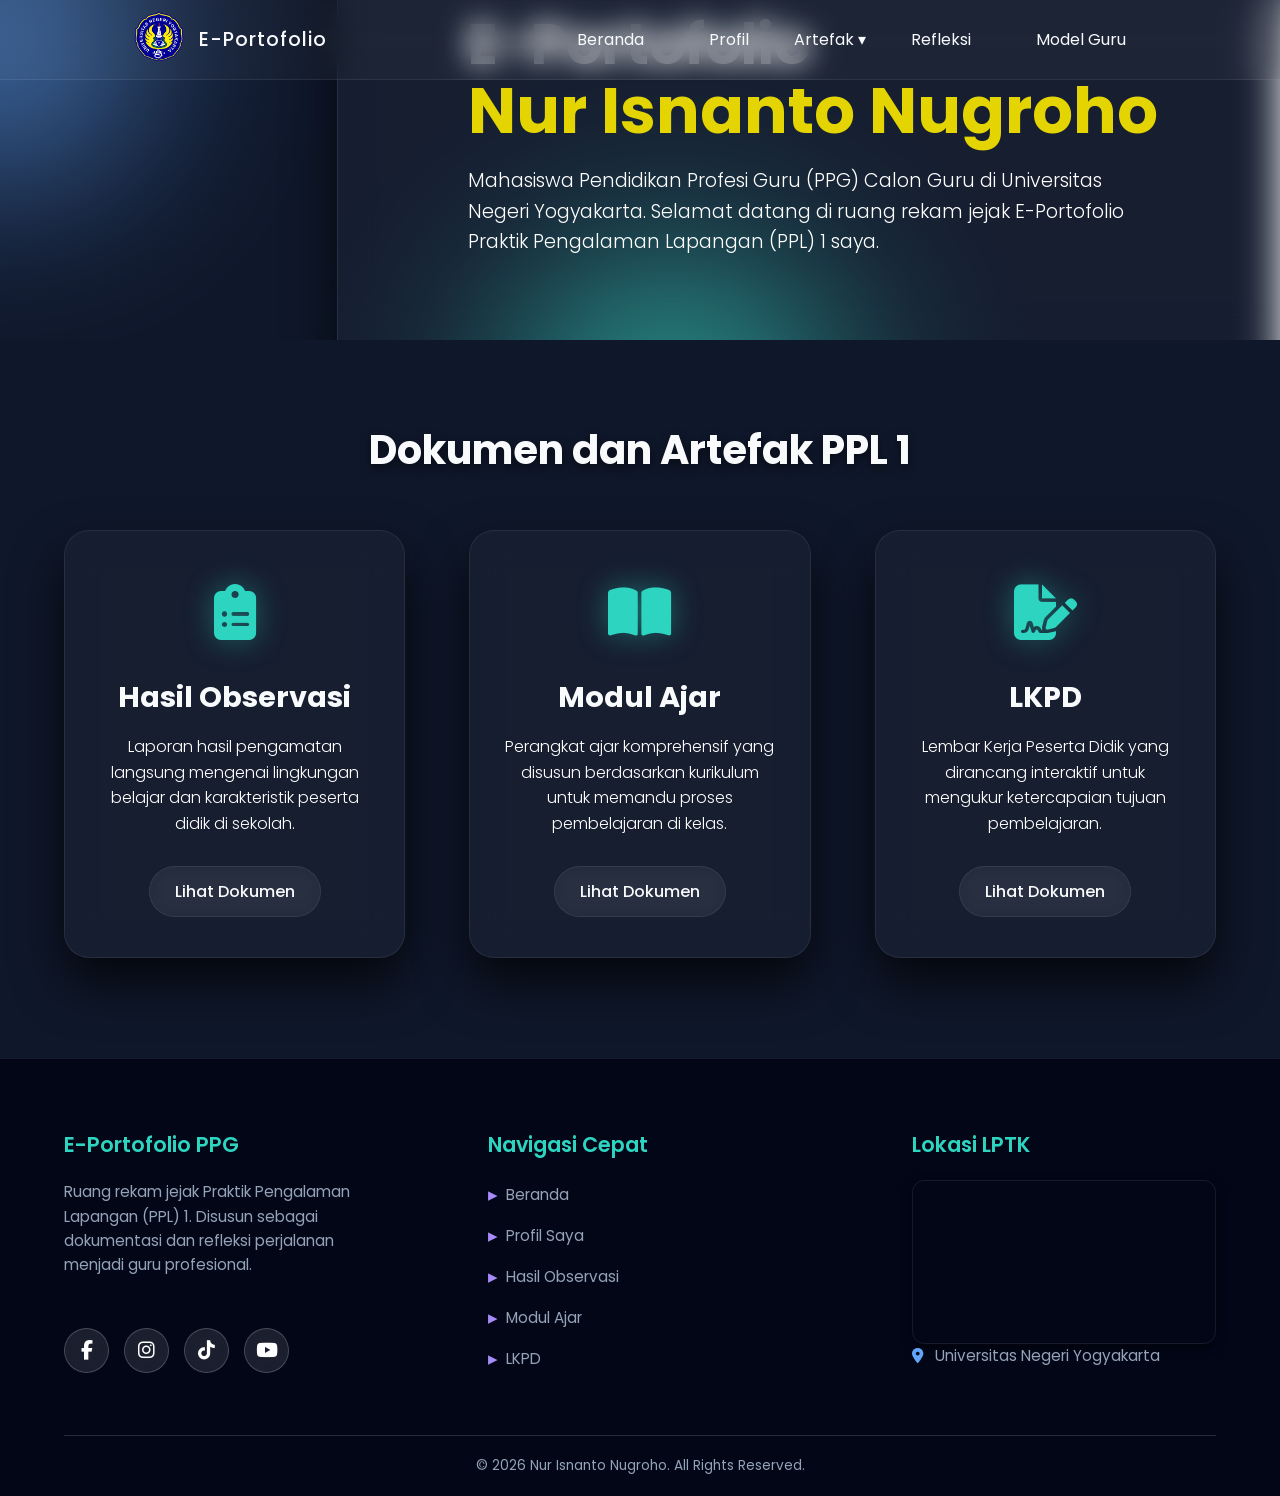
==== commit 1790406b: "hapus humber" ====
--- a/index.html
+++ b/index.html
@@ -16,34 +16,29 @@
 
     <header>
         <nav class="glass-navbar">
-            <div class="hamburger" id="hamburger">
-                <span></span>
-                <span></span>
-                <span></span>
+            <div class="nav-brand">
+                <div class="logo-placeholder"><img src="img/logo uny.png" alt=""></div>
+                <span class="nav-title">E-Portofolio</span>
             </div>
-        <div class="nav-brand">
-            <div class="logo-placeholder"><img src="img/logo uny.png" alt=""></div>
-            <span class="nav-title">E-Portofolio</span>
-        </div>
         
-        <ul class="nav-menu">
-            <li><a href="index.html" class="tombol-animasi">Beranda</a></li>
-            <li><a href="profil.html" class="tombol-animasi">Profil</a></li>
+            <ul class="nav-menu">
+                <li><a href="index.html" class="tombol-animasi">Beranda</a></li>
+                <li><a href="profil.html" class="tombol-animasi">Profil</a></li>
             
-            <li class="dropdown">
-                <a href="#" class="dropbtn" class="tombol-animasi">Artefak ▾</a>
-                <ul class="dropdown-content">
-                    <li><a href="#">Hasil Observasi</a></li>
-                    <li><a href="#">Modul Ajar</a></li>
-                    <li><a href="#">LKPD</a></li>
-                    <li><a href="#">Dokumentasi</a></li>
-                </ul>
-            </li>
+                <li class="dropdown">
+                    <a href="#" class="dropbtn" class="tombol-animasi">Artefak ▾</a>
+                    <ul class="dropdown-content">
+                        <li><a href="#">Hasil Observasi</a></li>
+                        <li><a href="#">Modul Ajar</a></li>
+                        <li><a href="#">LKPD</a></li>
+                        <li><a href="#">Dokumentasi</a></li>
+                    </ul>
+                </li>
             
-            <li><a href="#" class="tombol-animasi"> Refleksi</a></li>
-            <li><a href="#" class="tombol-animasi">Model Guru</a></li>
-        </ul>
-    </nav>
+                <li><a href="#" class="tombol-animasi"> Refleksi</a></li>
+                <li><a href="#" class="tombol-animasi">Model Guru</a></li>
+            </ul>
+        </nav>
     </header>
 
     <main>
@@ -151,17 +146,5 @@
         </div>
     </footer>
 
-    <script>
-        const hamburger = document.getElementById("hamburger");
-const navMenu = document.querySelector(".nav-menu");
-
-hamburger.addEventListener("click", () => {
-    // Menambah/menghapus class 'active' pada tombol hamburger (untuk animasi X)
-    hamburger.classList.toggle("active");
-    // Menambah/menghapus class 'active' pada menu navigasi (untuk memunculkan menu)
-    navMenu.classList.toggle("active");
-});
-    </script>
-
 </body>
 </html>
--- a/css/style.css
+++ b/css/style.css
@@ -1,8 +1,5 @@
 @import url('https://fonts.googleapis.com/css2?family=Poppins:wght@300;400;500;700&display=swap');
 
-body, html {
-    overflow-x: hidden;
-}
 /* =========================================
    VARIABEL WARNA (CSS VARIABLES)
 ========================================= */
@@ -163,6 +160,7 @@
     box-shadow: var(--shadow-md);
     list-style: none;
     padding: 10px 0;
+    margin-top: -10px;
     z-index: 1000;
     opacity: 0;
     transform: translateY(-10px);
@@ -384,74 +382,6 @@
     .btn-hero {
         padding: 10px 20px;
         font-size: 0.9rem;
-    }
-}
-
-/* HAMBURGER */
-.hamburger {
-    display: none;
-    flex-direction: column;
-    gap: 5px;
-    cursor: pointer;
-}
-
-.hamburger span {
-    width: 25px;
-    height: 3px;
-    background: var(--text-light);
-    border-radius: 3px;
-    transition: 0.3s;
-}
-
-.hamburger.active span:nth-child(1) {
-    transform: rotate(45deg) translate(5px, 5px);
-}
-.hamburger.active span:nth-child(2) {
-    opacity: 0;
-}
-.hamburger.active span:nth-child(3) {
-    transform: rotate(-45deg) translate(6px, -6px);
-}
-
-/* MOBILE MENU */
-@media (max-width: 576px) {
-    .hamburger {
-        display: flex;
-    }
-
-    .nav-menu {
-        display: flex; 
-        position: absolute;
-        top: 80px; /* Pastikan sesuai tinggi navbar Anda */
-        
-        /* PERBAIKAN DI SINI */
-        left: 0; /* Ubah dari right: 0 menjadi left: 0 */
-        width: 100%;
-        box-sizing: border-box; /* Mencegah elemen melebar melewati layar */
-        
-        flex-direction: column;
-        background: var(--glass-bg, rgba(255, 255, 255, 0.9)); 
-        backdrop-filter: blur(20px);
-        border-top: 1px solid var(--glass-border, rgba(255, 255, 255, 0.2));
-        padding: 20px 0;
-        z-index: 999;
-
-        /* hidden by default */
-        opacity: 0;
-        transform: translateY(-20px);
-        pointer-events: none;
-        transition: 0.3s;
-    }
-
-    .nav-menu.active {
-        opacity: 1;
-        transform: translateY(0);
-        pointer-events: auto;
-    }
-
-    .nav-menu li {
-        text-align: center;
-        padding: 10px 0;
     }
 }
 /* =========================================
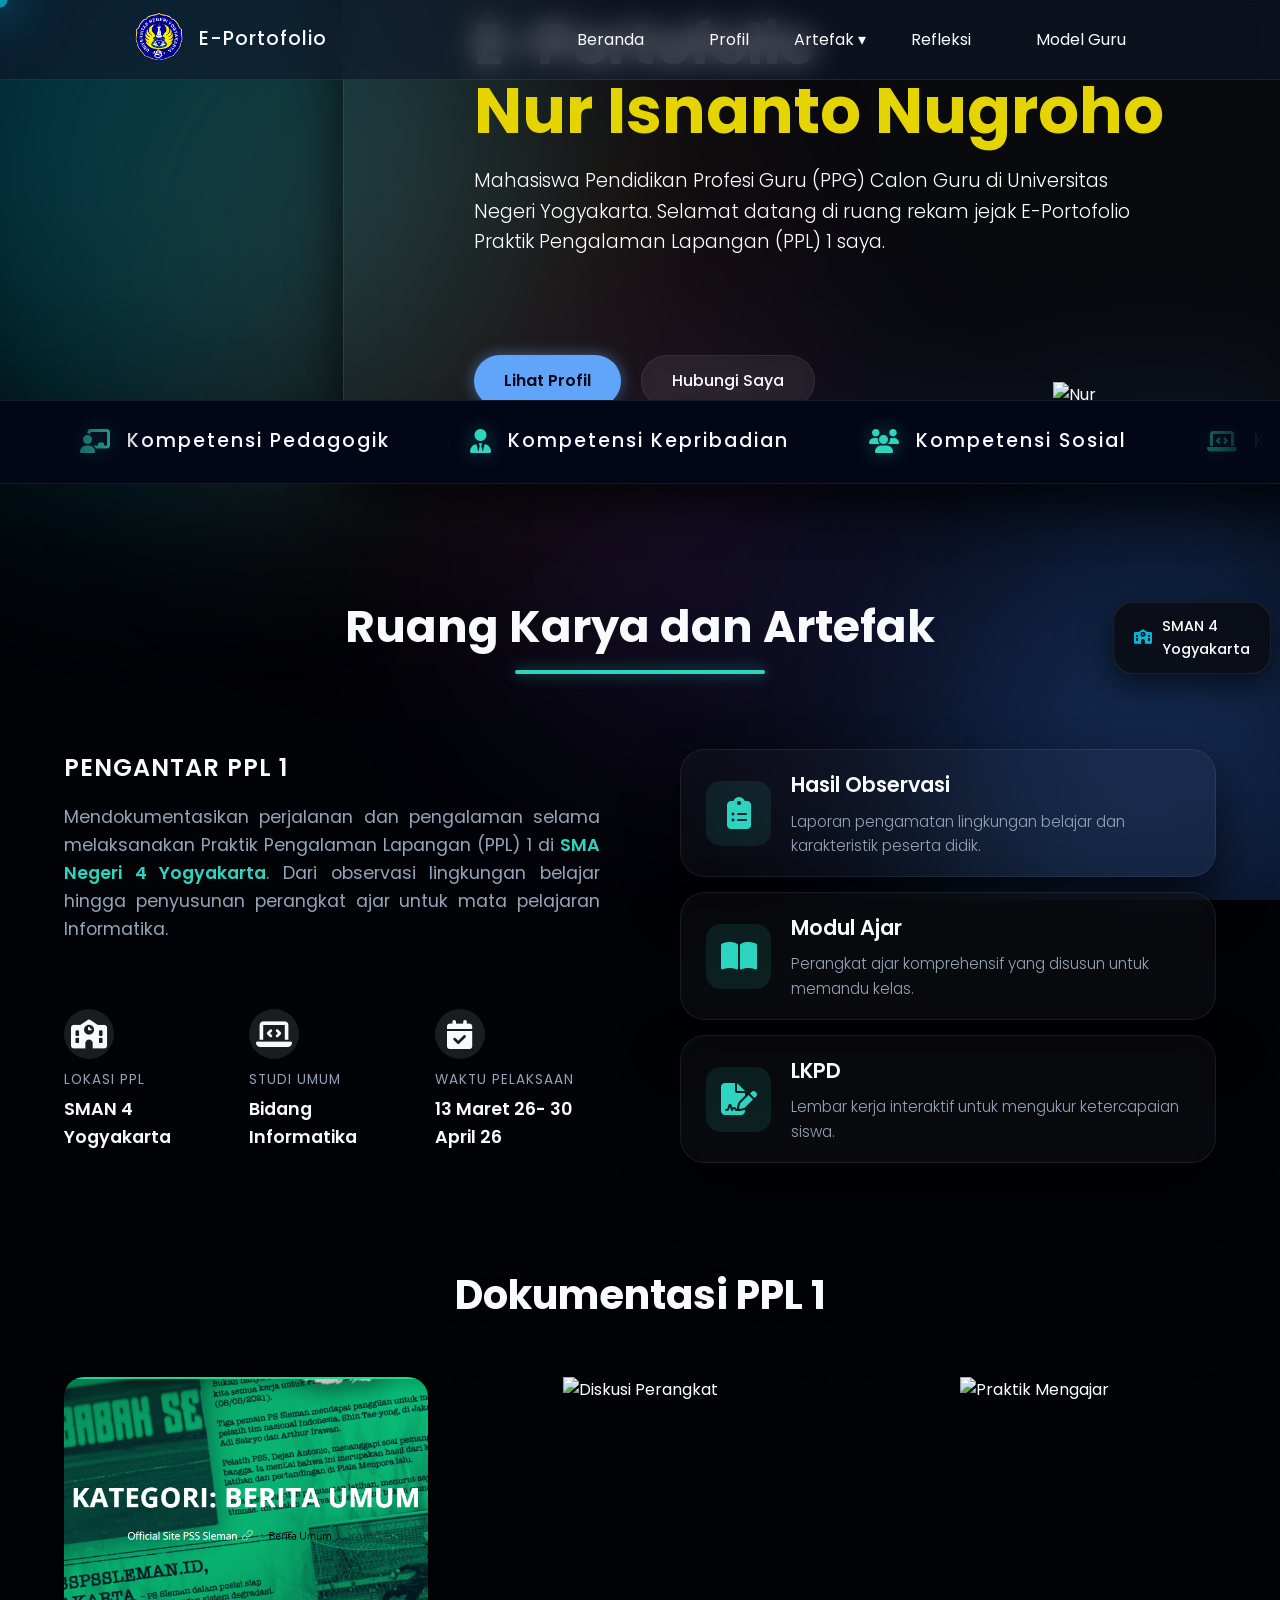
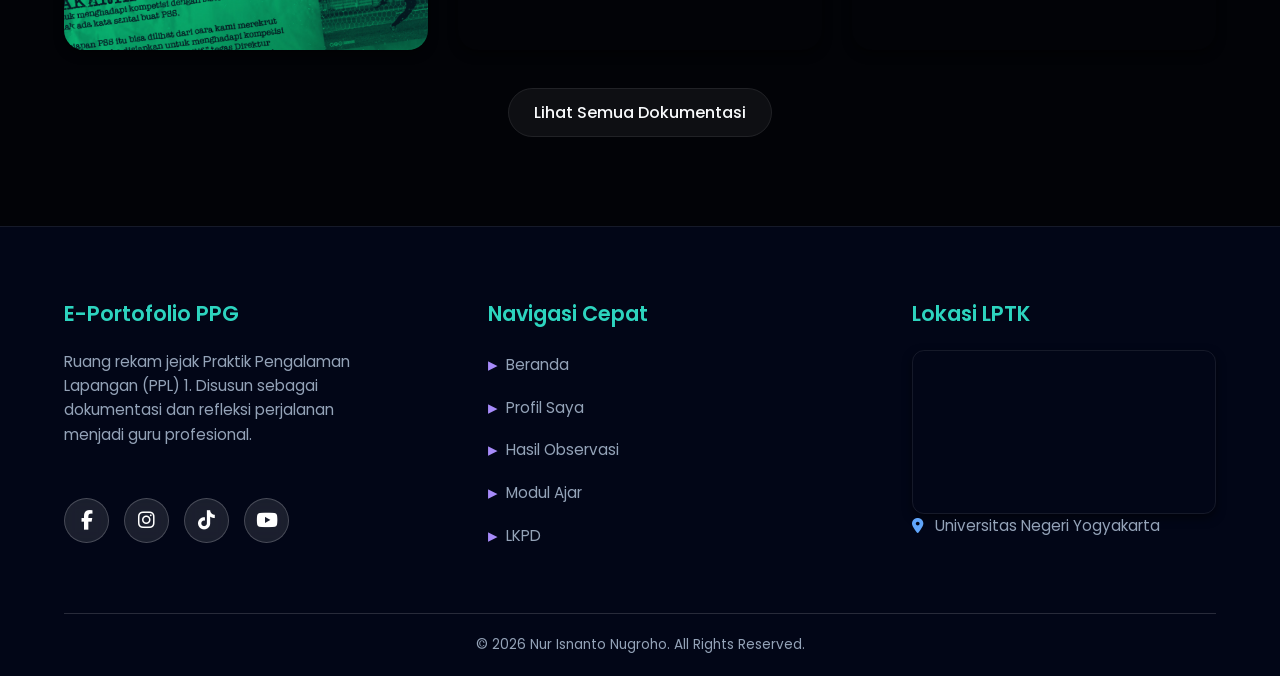
==== commit fa663b30: "update2" ====
--- a/index.html
+++ b/index.html
@@ -9,10 +9,47 @@
     <link rel="stylesheet" href="https://cdnjs.cloudflare.com/ajax/libs/font-awesome/6.4.0/css/all.min.css">
 </head>
 <body>
-
-    <div class="circle circle-1"></div>
-    <div class="circle circle-2"></div>
-    <div class="circle circle-3"></div>
+    <div id="loading-screen">
+    <div class="loader-content">
+        
+        <div class="logo-flipper-container">
+        <div class="logo-flipper">
+            
+            <div class="logo-front">
+            <img src="img/PPL Patbhe.png" alt="Logo Front">
+            </div>
+            
+            <div class="logo-back">
+            <img src="img/PPL Patbhe.png" alt="Logo Back">
+            </div>
+            
+        </div>
+        </div>
+        <div class="loading-text-wave">
+            <span style="--i:1">M</span>
+            <span style="--i:2">e</span>
+            <span style="--i:3">m</span>
+            <span style="--i:4">u</span>
+            <span style="--i:5">a</span>
+            <span style="--i:6">t</span>
+            <span style="--i:7" class="space">&nbsp;</span> 
+            <span style="--i:8">.</span>
+            <span style="--i:9">.</span>
+            <span style="--i:10">.</span>
+        </div>
+    </div>
+    </div>
+
+    <div class="mouse-trail" id="mouse-trail"></div>
+
+    <div class="background-canvas">
+        <div class="blob-container">
+            <div class="blob blob-1"></div>
+            <div class="blob blob-2"></div>
+            <div class="blob blob-3"></div>
+            <div class="blob blob-4"></div>
+        </div>
+    </div>
 
     <header>
         <nav class="glass-navbar">
@@ -54,42 +91,140 @@
                     <br>
                     <br>
                     <div class="hero-buttons">
-                        <a href="#" class="btn-hero btn-primary">Lihat Profil</a>
+                        <a href="profil.html" class="btn-hero btn-primary">Lihat Profil</a>
                         <a href="#" class="btn-hero btn-secondary">Hubungi Saya</a>
                     </div>
                 </div>
             </div>
-            <div class="image-container">
-                <img src="img/nuris3.png" alt="Foto Profil">
+            <div class="image-container hero-visual is-parallax">
+                <div class="hero-image">
+                    <img src="img/nuris3.png" alt="Nur Isnanto Nugroho" class="foto-profil">
+                </div>
+                 <div class="immersive-floating-card card-1">
+                    <i class="fas fa-school"></i>
+                    <span>SMAN 4 Yogyakarta</span>
+                </div>
+                <div class="immersive-floating-card card-2">
+                    <i class="fas fa-code"></i>
+                    <span>Guru Informatika</span>
+                </div>
             </div>
         </div>
     </main>
     
-
-    <section class="artefak-section">
-        <h2 class="section-title">Dokumen dan Artefak PPL 1</h2>
+<!-- =========================================
+         SCROLLING BANNER 4 KOMPETENSI GURU
+    ========================================= -->
+    <section class="scrolling-banner">
+        <div class="banner-track">
+            <!-- Set 1 -->
+            <div class="banner-item"><i class="fas fa-chalkboard-teacher"></i> Kompetensi Pedagogik</div>
+            <div class="banner-item"><i class="fas fa-user-tie"></i> Kompetensi Kepribadian</div>
+            <div class="banner-item"><i class="fas fa-users"></i> Kompetensi Sosial</div>
+            <div class="banner-item"><i class="fas fa-laptop-code"></i> Kompetensi Profesional</div>
+            
+            <!-- Set 2 (Sengaja diduplikat agar efek scroll tidak pernah terputus) -->
+            <div class="banner-item"><i class="fas fa-chalkboard-teacher"></i> Kompetensi Pedagogik</div>
+            <div class="banner-item"><i class="fas fa-user-tie"></i> Kompetensi Kepribadian</div>
+            <div class="banner-item"><i class="fas fa-users"></i> Kompetensi Sosial</div>
+            <div class="banner-item"><i class="fas fa-laptop-code"></i> Kompetensi Profesional</div>
+        </div>
+    </section>
+    
+<section class="artefak-section" id="artefak">
+
+    <h2 class="title-left">Ruang Karya dan Artefak</h2>   
+    <br>
+    <br>
+        <div class="split-layout">
+            <div class="info-ppl">
+                <h3 class="info-subtitle">Pengantar PPL 1</h3>
+                <p>Mendokumentasikan perjalanan dan pengalaman selama melaksanakan Praktik Pengalaman Lapangan (PPL) 1 di <strong>SMA Negeri 4 Yogyakarta</strong>. Dari observasi lingkungan belajar hingga penyusunan perangkat ajar untuk mata pelajaran Informatika.</p>
+                
+                <div class="stats-container">
+                    <!-- Item 1: Lokasi -->
+                    <div class="stat-item">
+                        <div class="stat-icon"><i class="fas fa-school"></i></div>
+                        <span>Lokasi PPL</span>
+                        <h4>SMAN 4 Yogyakarta</h4>
+                    </div>
+
+                    <!-- Item 2: Bidang -->
+                    <div class="stat-item">
+                        <div class="stat-icon"><i class="fas fa-laptop-code"></i></div>
+                        <span>Studi Umum</span>
+                        <h4>Bidang Informatika</h4>
+                    </div>
+
+                    <!-- Item 3: Waktu -->
+                    <div class="stat-item">
+                        <div class="stat-icon"><i class="fas fa-calendar-check"></i></div>
+                        <span>Waktu Pelaksaan</span>
+                        <h4>13 Maret 26- 30 April 26</h4>
+                    </div>
+                </div>
+            </div>
+
+            <div class="stacked-cards">
+                <a href="#" class="glass-card feature-card">
+                    <div class="feature-icon"><i class="fas fa-clipboard-list"></i></div>
+                    <div class="feature-text">
+                        <h3>Hasil Observasi</h3>
+                        <p>Laporan pengamatan lingkungan belajar dan karakteristik peserta didik.</p>
+                    </div>
+                </a>
+
+                <a href="#" class="glass-card feature-card">
+                    <div class="feature-icon"><i class="fas fa-book-open"></i></div>
+                    <div class="feature-text">
+                        <h3>Modul Ajar</h3>
+                        <p>Perangkat ajar komprehensif yang disusun untuk memandu kelas.</p>
+                    </div>
+                </a>
+
+                <a href="#" class="glass-card feature-card">
+                    <div class="feature-icon"><i class="fas fa-file-signature"></i></div>
+                    <div class="feature-text">
+                        <h3>LKPD</h3>
+                        <p>Lembar kerja interaktif untuk mengukur ketercapaian siswa.</p>
+                    </div>
+                </a>
+            </div>
+
+        </div>
+    </section>
+
+    <section class="dokumentasi-section" id="dokumentasi">
+        <h2 class="section-title">Dokumentasi PPL 1</h2>
         
-        <div class="cards-grid">
-            <div class="glass-card artefak-card">
-                <div class="icon-wrapper"><i class="fas fa-clipboard-list"></i></div>
-                <h3>Hasil Observasi</h3>
-                <p>Laporan hasil pengamatan langsung mengenai lingkungan belajar dan karakteristik peserta didik di sekolah.</p>
-                <a href="#" class="btn-glass">Lihat Dokumen</a>
-            </div>
-
-            <div class="glass-card artefak-card">
-                <div class="icon-wrapper"><i class="fas fa-book-open"></i></div>
-                <h3>Modul Ajar</h3>
-                <p>Perangkat ajar komprehensif yang disusun berdasarkan kurikulum untuk memandu proses pembelajaran di kelas.</p>
-                <a href="#" class="btn-glass">Lihat Dokumen</a>
-            </div>
-
-            <div class="glass-card artefak-card">
-                <div class="icon-wrapper"><i class="fas fa-file-signature"></i></div>
-                <h3>LKPD</h3>
-                <p>Lembar Kerja Peserta Didik yang dirancang interaktif untuk mengukur ketercapaian tujuan pembelajaran.</p>
-                <a href="#" class="btn-glass">Lihat Dokumen</a>
-            </div>
+        <div class="gallery-grid">
+            <div class="gallery-item">
+                <img src="img/banner1.png" alt="Kegiatan Kelas">
+                <div class="gallery-overlay">
+                    <h3>Observasi Kelas</h3>
+                    <p>Pengamatan langsung dinamika belajar peserta didik di kelas.</p>
+                </div>
+            </div>
+
+            <div class="gallery-item">
+                <img src="img/banner2.png" alt="Diskusi Perangkat">
+                <div class="gallery-overlay">
+                    <h3>Diskusi Kelompok</h3>
+                    <p>Penyusunan Modul Ajar dan LKPD secara kolaboratif.</p>
+                </div>
+            </div>
+
+            <div class="gallery-item">
+                <img src="img/banner3.png" alt="Praktik Mengajar">
+                <div class="gallery-overlay">
+                    <h3>Praktik Mengajar</h3>
+                    <p>Implementasi media pembelajaran interaktif bersama siswa.</p>
+                </div>
+            </div>
+        </div>
+
+        <div class="btn-container">
+            <a href="#" class="btn-glass">Lihat Semua Dokumentasi</a>
         </div>
     </section>
 
@@ -147,4 +282,64 @@
     </footer>
 
 </body>
-</html>+
+<script>
+        window.addEventListener('scroll', function() {
+            const navbar = document.querySelector('.glass-navbar');
+            // Jika halaman di-scroll lebih dari 50px ke bawah
+            if (window.scrollY > 50) {
+                navbar.classList.add('scrolled');
+            } else {
+                navbar.classList.remove('scrolled');
+            }
+        });
+
+        const kursor = document.querySelector('.kursor-warna');
+
+
+
+ // 1. Mouse Trail Effect
+        document.addEventListener('mousemove', function(e) {
+            const trail = document.getElementById('mouse-trail');
+            trail.style.setProperty('--x', e.clientX + 'px');
+            trail.style.setProperty('--y', e.clientY + 'px');
+        });
+
+        // 2. Immersive Blob Movement on Cursor & Scroll
+        const blobContainer = document.querySelector('.blob-container');
+        document.addEventListener('mousemove', function(e) {
+            const x = e.clientX / window.innerWidth - 0.5;
+            const y = e.clientY / window.innerHeight - 0.5;
+            blobContainer.style.setProperty('--xOffset', `${x * 100}px`);
+            blobContainer.style.setProperty('--yOffset', `${y * 100}px`);
+        });
+
+        // 3. Scroll-Driven Reveal Animations (Advanced Multi-Stage)
+        const reveals = document.querySelectorAll(".is-scroll-reveal");
+        function revealOnScroll() {
+            for (var i = 0; i < reveals.length; i++) {
+                var windowHeight = window.innerHeight;
+                var elementTop = reveals[i].getBoundingClientRect().top;
+                var elementVisible = 150; // Trigger distance
+
+                if (elementTop < windowHeight - elementVisible) {
+                    reveals[i].classList.add("active");
+                }
+            }
+        }
+        window.addEventListener("scroll", revealOnScroll);
+        // Initial trigger to show elements above the fold
+        revealOnScroll(); 
+
+        // Menunggu seluruh aset halaman selesai dimuat
+  window.addEventListener('load', function() {
+    const loadingScreen = document.getElementById('loading-screen');
+    
+    // Memberikan jeda agar pengguna bisa melihat animasi logo yang keren
+    setTimeout(() => {
+      loadingScreen.classList.add('hidden');
+    }, 1500); // Jeda 1.5 detik (sesuaikan selera)
+  });
+    </script>
+
+</html>
--- a/css/style.css
+++ b/css/style.css
@@ -4,29 +4,24 @@
    VARIABEL WARNA (CSS VARIABLES)
 ========================================= */
 :root {
-    /* Warna Latar & Teks Dasar */
-    --bg-main: #0f172a; /* Slate dark / Abu-abu kebiruan sangat gelap */
-    --text-light: #f8fafc; /* Putih sedikit keabu-abuan agar tidak silau di mata */
-    --text-muted: #94a3b8; /* Abu-abu redup elegan untuk teks paragraf/pendukung */
-    --text-dark: #020617; /* Hitam pekat (jika ada elemen terang yang butuh teks gelap) */
-    --text-hover: #38bdf8; /* Biru cerah menyala untuk efek sentuh/hover */
-
-    /* Warna Aksen (Logo & Lingkaran Abstrak) - Dibuat lebih pastel/neon agar menyala */
-    --accent-blue: #60a5fa; /* Biru pastel cerah */
-    --accent-purple: #a78bfa; /* Ungu neon lembut */
-    --accent-cyan: #2dd4bf; /* Teal/Cyan segar */
-
-    /* Warna Efek Kaca (Glassmorphism) - Transparansi diturunkan agar lebih "sleek" */
-    --glass-bg: rgba(255, 255, 255, 0.03); /* Efek kaca sangat tipis */
-    --glass-bg-hover: rgba(255, 255, 255, 0.08); /* Sedikit lebih terang saat di-hover */
-    --glass-border: rgba(255, 255, 255, 0.08); /* Garis tepi kaca samar-samar */
+    --bg-main: #0f172a; 
+    --text-light: #f8fafc; 
+    --text-muted: #94a3b8; 
+    --text-dark: #020617; 
+    --text-hover: #38bdf8; 
+
+    --accent-blue: #60a5fa; 
+    --accent-purple: #a78bfa; 
+    --accent-cyan: #2dd4bf; 
+
+    --glass-bg: rgba(0, 0, 0, 0.756); 
+    --glass-bg-hover: rgba(255, 255, 255, 0.08); 
+    --glass-border: rgba(255, 255, 255, 0.08); 
     --glass-border-strong: rgba(255, 255, 255, 0.15);
     
-    /* Warna Elemen Kecil (Pin) */
     --pin-light: #cbd5e1;
     --pin-dark: #334155;
 
-    /* Bayangan (Shadows) - Bayangan dibuat lebih pekat karena latar sudah gelap */
     --shadow-sm: 0 4px 10px rgba(0, 0, 0, 0.5);
     --shadow-md: 0 10px 30px rgba(0, 0, 0, 0.6);
     --shadow-lg: 0 25px 50px rgba(0, 0, 0, 0.7);
@@ -39,10 +34,64 @@
     font-family: 'Poppins', sans-serif;
 }
 
-
+/* =========================================
+   INTERACTIVE LAYERS ( Mouse Trail & Blobs )
+========================================= */
+.mouse-trail {
+    position: fixed;
+    top: 0; left: 0;
+    width: 100vw; height: 100vh;
+    pointer-events: none;
+    z-index: 1000;
+}
+.mouse-trail::after {
+    content: '';
+    position: absolute;
+    top: var(--y, 0); left: var(--x, 0);
+    width: 15px; height: 15px;
+    background: var(--accent-1);
+    border-radius: 50%;
+    transform: translate(-50%, -50%);
+    box-shadow: 0 0 40px 10px rgba(6, 182, 212, 0.4), 
+                0 0 80px 20px rgba(6, 182, 212, 0.2);
+    opacity: 0.8;
+}
+
+.background-canvas {
+    position: fixed;
+    top: 0; left: 0;
+    width: 100vw; height: 100vh;
+    z-index: -1;
+    overflow: hidden;
+}
+
+.blob-container {
+    width: 100%; height: 100%;
+    transform: translate(var(--xOffset, 0), var(--yOffset, 0));
+    will-change: transform;
+}
+
+.blob {
+    position: absolute;
+    border-radius: 50%;
+    filter: blur(120px);
+    opacity: 0.3;
+    animation: blob-flow infinite alternate-reverse ease-in-out;
+}
+
+.blob-1 { width: 50vw; height: 50vw; background: var(--accent-1); top: -20%; left: -10%; animation-duration: 20s; }
+.blob-2 { width: 40vw; height: 40vw; background: var(--accent-2); bottom: -10%; right: -10%; animation-duration: 25s; }
+.blob-3 { width: 30vw; height: 30vw; background: var(--accent-3); top: 40%; left: 40%; opacity: 0.15; animation-duration: 30s; }
+.blob-4 { width: 45vw; height: 45vw; background: #ea580c; bottom: 40%; left: 10%; opacity: 0.1; animation-duration: 35s; }
+
+@keyframes blob-flow {
+    0% { transform: scale(1) translate(0, 0) rotate(0deg); border-radius: 50%; }
+    33% { transform: scale(1.1) translate(100px, 50px) rotate(120deg); border-radius: 30% 70% 70% 30% / 30% 30% 70% 70%; }
+    66% { transform: scale(0.9) translate(-50px, 100px) rotate(240deg); border-radius: 60% 40% 30% 70% / 60% 30% 70% 40%; }
+    100% { transform: scale(1) translate(0, 0) rotate(360deg); border-radius: 50%; }
+}
 
 main {
-    background-color: var(--bg-main);
     min-height: 100vh;
     display: flex;
     align-items: center;
@@ -56,10 +105,11 @@
 .glass-navbar {
     position: fixed;
     top: 0;
-    left: 0;
+    left: 50%;
+    transform: translateX(-50%);
     width: 100%;
     height: 80px;
-    background: var(--glass-bg);
+    background: rgba(15, 23, 42, 0.6);
     backdrop-filter: blur(15px);
     -webkit-backdrop-filter: blur(15px);
     border-bottom: 1px solid var(--glass-border);
@@ -67,7 +117,18 @@
     justify-content: space-between;
     align-items: center;
     padding: 0 5%;
-    z-index: 999; 
+    z-index: 999;
+    transition: all 0.4s cubic-bezier(0.25, 0.8, 0.25, 1); 
+}
+
+.glass-navbar.scrolled {
+    top: 20px;
+    width: 90%;
+    max-width: 1400px;
+    border-radius: 25px;
+    border: 1px solid var(--glass-border-strong);
+    background: rgba(15, 23, 42, 0.6);
+    box-shadow: var(--shadow-md);
 }
 
 .nav-brand {
@@ -77,8 +138,6 @@
     color: var(--text-light);
     margin-left: 70px;
 }
-
-
 
 .logo-placeholder img{
     width: 50px;
@@ -103,10 +162,9 @@
   background-color: transparent;
   border: 5;
   cursor: pointer;
-  position: relative; /* Wajib ada untuk memposisikan garis */
-}
-
-/* Membuat garis bawah virtual yang awalnya disembunyikan */
+  position: relative; 
+}
+
 .tombol-animasi::after {
   content: '';
   position: absolute;
@@ -115,19 +173,19 @@
   bottom: 0;
   left: 0;
   background-color: var( --accent-blue);
-  transform: scaleX(0); /* Ukuran awal 0 (tidak terlihat) */
-  transform: scaleY(0); /* Memperlebar garis menjadi 100% */
+  transform: scaleX(0);
+  transform: scaleY(0);
   transform-origin: bottom right; 
-  transition: transform 0.5s ease-out; /* Kecepatan animasi */
-}
-
-/* Menampilkan garis saat tombol dipencet */
+  transition: transform 0.5s ease-out; 
+}
+
 .tombol-animasi:hover::after,
 .tombol-animasi:active::after {
-  transform: scaleX(1); /* Memperlebar garis menjadi 100% */
-  transform: scaleY(1); /* Memperlebar garis menjadi 100% */
+  transform: scaleX(1); 
+  transform: scaleY(1); 
   transform-origin: bottom left;
 }
+
 .nav-menu li a {
     color: var(--text-light);
     text-decoration: none;
@@ -154,7 +212,7 @@
     background: var(--glass-bg-hover);
     backdrop-filter: blur(20px);
     -webkit-backdrop-filter: blur(20px);
-    min-width: 200px;
+    min-width: 200px; 
     border-radius: 15px;
     border: 1px solid var(--glass-border-strong);
     box-shadow: var(--shadow-md);
@@ -194,62 +252,6 @@
 }
 
 /* =========================================
-   DEKORASI ABSTRAK FULL LAYAR 
-========================================= */
-.circle {
-    position: absolute;
-    border-radius: 50%;
-    filter: blur(100px); 
-    z-index: 1;
-    opacity: 0.8;
-}
-
-.circle-1 {
-    width: 20vw;
-    height: 20vw;
-    background-color: var(--accent-blue); 
-    top: -10%;
-    left: -10%;
-    animation: gerakAbstrak1 20s infinite alternate ease-in-out;
-}
-
-.circle-2 {
-    width: 15vw;
-    height: 15vw;
-    background-color: var(--accent-purple); 
-    bottom: -20%;
-    right: -10%;
-    animation: gerakAbstrak2 25s infinite alternate ease-in-out;
-}
-
-.circle-3 {
-    width: 25vw;
-    height: 25vw;
-    background-color: var(--accent-cyan); 
-    top: 30%;
-    left: 40%;
-    animation: gerakAbstrak3 22s infinite alternate ease-in-out;
-}
-
-@keyframes gerakAbstrak1 {
-    0% { transform: translate(0, 0) scale(1); }
-    50% { transform: translate(40vw, 30vh) scale(1.2); }
-    100% { transform: translate(80vw, 10vh) scale(0.8); }
-}
-
-@keyframes gerakAbstrak2 {
-    0% { transform: translate(0, 0) scale(1); }
-    50% { transform: translate(-50vw, -40vh) scale(1.3); }
-    100% { transform: translate(-20vw, -80vh) scale(0.9); }
-}
-
-@keyframes gerakAbstrak3 {
-    0% { transform: translate(0, 0) scale(1); }
-    50% { transform: translate(-30vw, 40vh) scale(0.8); }
-    100% { transform: translate(20vw, -30vh) scale(1.4); }
-}
-
-/* =========================================
    KONTEN UTAMA & EFEK KACA 
 ========================================= */
 .container {
@@ -287,7 +289,6 @@
     box-shadow: 0 2px 4px rgba(0,0,0,0.3);
 }
 .pin-tl { top: 20px; left: 20px; }
-.pin-tr { top: 20px; right: 20px; }
 .pin-bl { bottom: 20px; left: 20px; }
 .pin-br { bottom: 20px; right: 20px; }
 
@@ -317,15 +318,13 @@
     height: auto;
     filter: drop-shadow(0 20px 30px rgba(0,0,0,0.5)); 
     animation: geserKanan 2s ease-in-out infinite alternate;
+    -webkit-mask-image: linear-gradient(to bottom, rgba(0,0,0,1) 60%, rgba(0,0,0,0) 95%);
+    mask-image: linear-gradient(to bottom, rgba(0,0,0,1) 60%, rgba(0,0,0,0) 95%);
 }
 
 @keyframes geserKanan {
-  0% {
-    transform: translateY(-20px); /* Titik awal */
-  }
-  100% {
-    transform: translateY(20Spx); /* Titik akhir: bergeser 300px ke kanan */
-  }
+  0% { transform: translateY(-10px); }
+  100% { transform: translateY(10px); }
 }
 
 .content {
@@ -344,56 +343,26 @@
 }
 
 @media (max-width: 576px) {
-    main {
-        padding: 90px 15px 40px;
-    }
-
-    .image-container img {
-        width: 340px;
-        margin-left: 100px;
-    }
-
-    .glass-card {
-        padding: 25px 15px;
-        border-radius: 18px;
-    }
-
-    .content{
-        margin-left: 3px;
-    }
-
-    .glass-card h1 {
-        font-size: 10px;
-    }
-
-    .glass-card p {
-        font-size: 0.9rem;
-        line-height: 1.5;
-    }
-
-    .nav-title {
-        font-size: 1rem;
-    }
-
-    .hero-buttons {
-        gap: 10px;
-    }
-
-    .btn-hero {
-        padding: 10px 20px;
-        font-size: 0.9rem;
-    }
-}
+    main { padding: 90px 15px 40px; }
+    .image-container img { width: 340px; margin-left: 100px; }
+    .glass-card { padding: 25px 15px; border-radius: 18px; }
+    .content{ margin-left: 3px; }
+    .glass-card h1 { font-size: 10px; }
+    .glass-card p { font-size: 0.9rem; line-height: 1.5; }
+    .nav-title { font-size: 1rem; }
+    .hero-buttons { gap: 10px; }
+    .btn-hero { padding: 10px 20px; font-size: 0.9rem; }
+}
+
 /* =========================================
    STYLING TOMBOL HERO (MAIN SECTION)
 ========================================= */
 .hero-buttons {
     display: flex;
     gap: 20px;
-    margin-top: 20px; /* Jarak dari paragraf ke tombol */
-}
-
-/* Gaya Dasar Tombol */
+    margin-top: 20px;
+}
+
 .btn-hero {
     padding: 12px 30px;
     border-radius: 30px;
@@ -406,21 +375,19 @@
     justify-content: center;
 }
 
-/* Tombol Utama (Menyala) */
 .btn-primary {
     background: var(--accent-blue);
-    color: var(--text-dark); /* Menggunakan teks gelap agar kontras dengan tombol terang */
+    color: var(--text-dark); 
     font-weight: 600;
-    box-shadow: 0 0 15px rgba(96, 165, 250, 0.5); /* Efek glow */
+    box-shadow: 0 0 15px rgba(96, 165, 250, 0.5); 
 }
 
 .btn-primary:hover {
-    transform: translateY(-5px); /* Tombol terangkat saat di-hover */
-    box-shadow: 0 0 25px rgba(96, 165, 250, 0.8); /* Glow membesar */
-    background: #7bb0ff; /* Warna sedikit lebih terang saat disentuh */
-}
-
-/* Tombol Sekunder (Gaya Kaca) */
+    transform: translateY(-5px);
+    box-shadow: 0 0 25px rgba(96, 165, 250, 0.8);
+    background: #7bb0ff; 
+}
+
 .btn-secondary {
     background: rgba(255, 255, 255, 0.05);
     color: var(--text-light);
@@ -446,43 +413,34 @@
         gap: 30px;
     }
     
-    .nav-brand, .nav-menu {
-        flex-shrink: 0;
-    }
+    .nav-brand, .nav-menu { flex-shrink: 0; }
     
     .container {
-        flex-direction: column-reverse; /* Foto di atas, Card di bawah */
+        flex-direction: column-reverse; 
         text-align: center;
         margin-top: 80px;
         margin-bottom: 50px;
-        margin-left: 0; /* Menghapus margin kiri agar responsif di tengah */
+        margin-left: 0; 
     }
     
     .image-container {
         margin-left: 0; 
         margin-right: 0;
-        margin-bottom: -100px; /* Menarik foto agar menimpa card dari atas */
+        margin-bottom: -100px; 
     }
     
-    .image-container img {
-        max-width: 350px; /* Disesuaikan agar pas di layar kecil */
-    }
+    .image-container img { max-width: 350px; }
     
     .glass-card {
         padding: 120px 30px 40px 30px; 
         max-width: 100%;
-        width: 90%; /* Mengganti width statis 1500px agar fluid di HP */
-        height: auto; /* Membiarkan tinggi otomatis menyesuaikan konten */
+        width: 90%; 
+        height: auto; 
         margin-top: 0;
     }
     
-    .glass-card h1 {
-        font-size: 2.2rem;
-    }
-    
-    .content p {
-        width: 100%; /* Memastikan paragraf tidak melebar keluar batas di HP */
-    }
+    .glass-card h1 { font-size: 2.2rem; }
+    .content p { width: 100%; }
 }
 
 /* =========================================
@@ -490,12 +448,11 @@
 ========================================= */
 .artefak-section {
     position: relative;
-    background-color: var(--bg-main); /* Menggunakan variabel warna agar konsisten */
     z-index: 2;
-    width: 100%; /* Diubah menjadi 100% agar background full dari kiri ke kanan */
-    margin: -560px 0 0 0; /* Margin disesuaikan agar menempel sempurna */
+    width: 100%; 
+    margin: 20px 0 0 0; 
     text-align: center;
-    padding: 80px 5% 100px 5%; /* Padding kiri-kanan 5% agar konten tidak mepet layar */
+    padding: 80px 5% 100px 5%; 
 }
 
 .section-title {
@@ -506,52 +463,6 @@
     text-shadow: 0 4px 10px rgba(0,0,0,0.5);
 }
 
-.cards-grid {
-    display: grid;
-    /* Membuat grid responsif, otomatis menyesuaikan layar */
-    grid-template-columns: repeat(auto-fit, minmax(300px, 1fr));
-    gap: 64px;
-    max-width: 1200px; /* Dibatasi 1300px agar sejajar dengan kartu profil di atas */
-    margin: 0 auto; /* Posisi otomatis di tengah layar */
-}
-
-/* Modifikasi dari Glass Card khusus untuk Grid */
-.artefak-card {
-    width: 100%;
-    max-width: 100%;
-    height: auto;
-    padding: 40px 30px;
-    margin-top: 0;
-    display: flex;
-    flex-direction: column;
-    align-items: center;
-    justify-content: space-between;
-    transition: transform 0.3s ease, box-shadow 0.3s ease;
-}
-
-.artefak-card:hover {
-    transform: translateY(-10px);
-    box-shadow: 0 30px 60px rgba(0, 0, 0, 0.4);
-    background: var(--glass-bg-hover);
-}
-
-.artefak-card h3 {
-    font-size: 1.8rem;
-    color: var(--text-light);
-    margin-bottom: 15px;
-    font-weight: 700;
-}
-
-/* Mengubah warna teks paragraf menjadi putih pekat */
-.artefak-card p {
-    font-size: 1rem;
-    color: #ffffff;
-    margin-bottom: 30px;
-    width: 100%;
-    font-weight: 300; 
-}
-
-/* Tombol Glassmorphism */
 .btn-glass {
     text-decoration: none;
     color: var(--text-light);
@@ -571,43 +482,26 @@
     color: #fff;
 }
 
-/* Styling untuk Ikon Baru */
-.icon-wrapper {
-    font-size: 3.5rem; 
-    color: var(--accent-cyan); /* KOREKSI: Typo diperbaiki agar warna ikon menyala */
-    margin-bottom: 20px;
-    transition: transform 0.3s ease;
-    filter: drop-shadow(0 0 15px rgba(45, 212, 191, 0.4)); 
-}
-
-/* Efek ikon membesar sedikit saat kartu disentuh (hover) */
-.artefak-card:hover .icon-wrapper {
-    transform: scale(1.1);
-}
-
 @media (max-width: 576px) {
- .artefak-section{
-    margin: 0;
- }
+ .artefak-section{ margin: 0; }
 }
 
 /* =========================================
    STYLING FOOTER 
 ========================================= */
 .glass-footer {
-    background: #020617; /* Warna dasar dark mode transparan */
+    background: #020617; 
     backdrop-filter: blur(20px);
     -webkit-backdrop-filter: blur(20px);
     border-top: 1px solid var(--glass-border);
     color: var(--text-light);
     padding: 70px 5% 20px 5%;
     position: relative;
-    z-index: 2; /* Berada di atas animasi bola cahaya */
+    z-index: 2; 
 }
 
 .footer-content {
     display: grid;
-    /* Membuat grid 3 kolom yang otomatis merespons layar HP */
     grid-template-columns: repeat(auto-fit, minmax(250px, 1fr));
     gap: 120px;
     max-width: 1200px;
@@ -627,15 +521,8 @@
     line-height: 1.6;
 }
 
-/* Styling Navigasi Cepat */
-.footer-links {
-    list-style: none;
-    padding: 0;
-}
-
-.footer-links li {
-    margin-bottom: 12px;
-}
+.footer-links { list-style: none; padding: 0; }
+.footer-links li { margin-bottom: 12px; }
 
 .footer-links a {
     color: var(--text-muted);
@@ -647,7 +534,6 @@
     gap: 8px;
 }
 
-/* Menambahkan panah kecil keren sebelum teks link */
 .footer-links a::before {
     content: "▸";
     color: var(--accent-purple);
@@ -657,10 +543,9 @@
 
 .footer-links a:hover {
     color: var(--text-hover);
-    transform: translateX(5px); /* Efek teks bergeser sedikit ke kanan saat disentuh */
-}
-
-/* Styling Peta (Maps) */
+    transform: translateX(5px); 
+}
+
 .map-container {
     margin-top: 15px;
     border-radius: 12px;
@@ -671,11 +556,10 @@
 }
 
 .map-container:hover {
-    transform: scale(1.02); /* Peta sedikit membesar saat disentuh */
-    box-shadow: 0 5px 15px rgba(96, 165, 250, 0.3); /* Cahaya biru dari belakang peta */
-}
-
-/* Copyright Bottom */
+    transform: scale(1.02); 
+    box-shadow: 0 5px 15px rgba(96, 165, 250, 0.3); 
+}
+
 .footer-bottom {
     text-align: center;
     margin-top: 50px;
@@ -689,19 +573,13 @@
     margin: 0;
 }
 
-
-
-/* Gaya Khusus Ikon Media Sosial */
-.social-links {
-    display: flex;
-    gap: 15px;
-}
+.social-links { display: flex; gap: 15px; }
 
 .social-icon {
     width: 45px;
     height: 45px;
-    background: rgba(255, 255, 255, 0.1); /* Transparansi putih */
-    backdrop-filter: blur(8px); /* Efek blur kaca */
+    background: rgba(255, 255, 255, 0.1); 
+    backdrop-filter: blur(8px); 
     -webkit-backdrop-filter: blur(8px);
     border: 1px solid rgba(255, 255, 255, 0.2);
     border-radius: 50%;
@@ -714,16 +592,534 @@
     transition: all 0.4s cubic-bezier(0.175, 0.885, 0.32, 1.275);
 }
 
-/* Efek Hover */
 .social-icon:hover {
     background: rgba(255, 255, 255, 0.2);
-    transform: translateY(-8px); /* Ikon melompat sedikit ke atas */
+    transform: translateY(-8px); 
     box-shadow: 0 10px 20px rgba(0, 0, 0, 0.2);
     border-color: #fff;
 }
 
-/* Warna Ikon Saat Hover (Opsional, untuk memperjelas identitas sosmed) */
 .social-icon:hover .fa-facebook-f { color: #1877F2; }
 .social-icon:hover .fa-instagram { color: #E4405F; }
 .social-icon:hover .fa-tiktok { color: #00f2ea; }
-.social-icon:hover .fa-youtube { color: #FF0000; }+.social-icon:hover .fa-youtube { color: #FF0000; }
+
+/* =========================================
+   STYLING DOKUMENTASI & EFEK HOVER KACA
+========================================= */
+.dokumentasi-section {
+    position: relative;
+    z-index: 2;
+    width: 100%;
+    padding: 0 5% 100px 5%; 
+    text-align: center;
+}
+
+.gallery-grid {
+    display: grid;
+    grid-template-columns: repeat(auto-fit, minmax(300px, 1fr));
+    gap: 30px;
+    max-width: 1200px;
+    margin: 0 auto;
+}
+
+.gallery-item {
+    position: relative;
+    border-radius: 20px;
+    overflow: hidden; 
+    box-shadow: var(--shadow-sm);
+    aspect-ratio: 4/3; 
+    cursor: pointer;
+}
+
+.gallery-item img {
+    width: 100%;
+    height: 100%;
+    object-fit: cover; 
+    transition: transform 0.5s ease;
+}
+
+.gallery-item:hover img { transform: scale(1.1); }
+
+.gallery-overlay {
+    position: absolute;
+    bottom: -100%; 
+    left: 0;
+    width: 100%;
+    height: 100%;
+    background: rgba(15, 23, 42, 0.75); 
+    backdrop-filter: blur(8px);
+    -webkit-backdrop-filter: blur(8px);
+    display: flex;
+    flex-direction: column;
+    justify-content: center;
+    align-items: center;
+    padding: 20px;
+    transition: bottom 0.4s cubic-bezier(0.25, 0.8, 0.25, 1);
+}
+
+.gallery-item:hover .gallery-overlay { bottom: 0; }
+
+.gallery-overlay h3 {
+    color: var(--accent-cyan);
+    font-size: 1.5rem;
+    margin-bottom: 10px;
+    transform: translateY(20px);
+    opacity: 0;
+    transition: all 0.4s 0.1s ease; 
+}
+
+.gallery-overlay p {
+    color: var(--text-light);
+    font-size: 0.95rem;
+    line-height: 1.5;
+    transform: translateY(20px);
+    opacity: 0;
+    transition: all 0.4s 0.2s ease; 
+}
+
+.gallery-item:hover .gallery-overlay h3,
+.gallery-item:hover .gallery-overlay p {
+    transform: translateY(0);
+    opacity: 1;
+}
+
+.btn-container { margin-top: 50px; }
+
+/* =========================================
+   STYLING SPLIT LAYOUT (ARTEFAK PPL 1)
+========================================= */
+.split-layout {
+    display: flex;
+    justify-content: space-between;
+    align-items: stretch !important; /* !important memaksa tinggi kiri dan kanan harus sama */
+    gap: 60px;
+    max-width: 1200px;
+    margin: 0 auto;
+    text-align: left;
+}
+
+.info-ppl {
+    flex: 1; 
+    padding-right: 20px;
+    display: flex !important;
+    flex-direction: column !important;
+    justify-content: space-between !important; /* Ini yang membelah posisi teks (atas) dan ikon (bawah) */
+}
+
+.title-left {
+    color: var(--text-light);
+    font-size: 2.8rem;
+    font-weight: 700;
+    margin-top: -40px;
+    margin-bottom: 70px;
+    line-height: 1.2;
+    position: relative;
+    display: inline-block;
+}
+
+.title-left::after {
+    content: '';
+    position: absolute;
+    bottom: -20px; /* Jarak vertikal garis dari teks */
+    left: 50%;
+    transform: translateX(-50%); /* Memastikan garis tepat berada di tengah */
+    width: 250px; /* Panjang garis */
+    height: 4px; /* Ketebalan garis */
+    background: var(--accent-cyan); /* Mengambil warna cyan dari variabelmu */
+    border-radius: 10px; /* Membuat ujung garis membulat */
+    box-shadow: 0 0 15px rgba(45, 212, 191, 0.6); /* Memberikan efek glow menyala */
+}
+.info-subtitle {
+    color: var(--text-light); /* Gunakan warna cyan agar nyambung dengan tema */
+    font-size: 1.5rem;
+    font-weight: 600;
+    margin-bottom: 15px; /* Jarak antara sub-judul dan paragraf */
+    text-transform: uppercase; /* Opsional: Huruf besar semua agar lebih tegas */
+    letter-spacing: 1px;
+}
+.info-ppl p {
+    color: var(--text-muted);
+    font-size: 1.1rem;
+    line-height: 1.6;
+    padding-top: 0; 
+    margin-top: 0;
+    text-align: justify;
+}
+
+.info-ppl p strong {
+    color: var(--accent-cyan);
+    font-weight: 600;
+}
+
+.stats-container {
+    display: flex;
+    gap: 20px;
+    width: 100%;
+    margin-top: auto !important; /* Mendorong paksa mentok ke lantai kontainer */
+    padding-bottom: 10px; /* Sedikit jarak agar sejajar rapi dengan kelengkungan kartu LKPD */
+}
+.stats-container .stat-item {
+    margin-bottom: 170px;
+}
+
+.stat-item {
+    flex: 1;
+    display: flex;
+    flex-direction: column;
+    align-items: flex-start;
+    margin-bottom: 0 !important; 
+}
+
+.stat-icon {
+    font-size: 1.8rem;
+    color: var(--text-light);
+    background: rgba(255, 255, 255, 0.1);
+    width: 50px;
+    height: 50px;
+    display: flex;
+    justify-content: center;
+    align-items: center;
+    border-radius: 50%;
+    margin-bottom: 10px;
+}
+
+.stat-item h4 {
+    color: var(--text-light);
+    font-size: 1.1rem;
+    font-weight: 600;
+    margin-bottom: 2px;
+}
+
+.stat-item span {
+    color: var(--text-muted);
+    font-size: 0.85rem;
+    margin-bottom: 4px; /* Tambahan jarak agar tidak terlalu mepet dengan teks bawahnya */
+    text-transform: uppercase; /* Opsional: Membuat tulisan kecil menjadi kapital semua agar terlihat seperti label profesional */
+    letter-spacing: 1px;
+}
+
+.stacked-cards {
+    flex: 1;
+    display: flex;
+    flex-direction: column;
+    gap: 15px; 
+}
+
+.feature-card {
+    display: flex;
+    flex-direction: row; 
+    align-items: center;
+    padding: 18px 25px;
+    width: 100%;
+    height: auto;
+    margin-top: 0;
+    text-decoration: none; 
+    transition: transform 0.3s ease, background 0.3s ease;
+}
+
+.feature-card:hover {
+    transform: translateX(-10px); 
+    background: var(--glass-bg-hover);
+    border-color: var(--accent-blue);
+}
+
+.feature-icon {
+    font-size: 2rem; /* DIKURANGI: Sebelumnya 2.5rem */
+    color: var(--accent-cyan);
+    margin-right: 20px; /* DIKURANGI: Sebelumnya 25px */
+    flex-shrink: 0; 
+    background: rgba(45, 212, 191, 0.1); 
+    width: 65px; /* DIKURANGI: Sebelumnya 80px */
+    height: 65px; /* DIKURANGI: Sebelumnya 80px */
+    display: flex;
+    justify-content: center;
+    align-items: center;
+    border-radius: 15px; /* Disesuaikan dengan proporsi baru */
+}
+
+.feature-text {
+    display: flex;
+    flex-direction: column;
+}
+
+.feature-text h3 {
+    color: var(--text-light);
+    font-size: 1.3rem;
+    margin-bottom: 8px;
+    font-weight: 600;
+}
+
+.feature-text p {
+    color: var(--text-muted);
+    font-size: 0.95rem;
+    margin: 0;
+    width: 100%;
+}
+
+@media (max-width: 992px) {
+    .split-layout { flex-direction: column; gap: 50px; }
+    .info-ppl { padding-right: 0; text-align: center; }
+    .stats-container { justify-content: center; flex-wrap: wrap; }
+    .stat-item { align-items: center; }
+}
+
+/* =========================================
+   BASE SETUP & VARIABLES ( Abstract Theme / Immersive Elements )
+========================================= */
+:root {
+    --bg-base: #020307; 
+    --text-primary: #ffffff;
+    --text-secondary: #a1a1aa;
+    
+    --accent-1: #06b6d4; 
+    --accent-2: #3b82f6; 
+    --accent-3: #8b5cf6; 
+    
+    --glass-bg: rgba(255, 255, 255, 0.03);
+    --glass-border: rgba(255, 255, 255, 0.08);
+    --glass-shadow: 0 8px 32px 0 rgba(0, 0, 0, 0.6);
+    
+    --perspective: 1000px; 
+}
+
+html {
+    scroll-behavior: smooth;
+    background-color: var(--bg-base);
+}
+
+body {
+    color: var(--text-primary);
+    overflow-x: hidden;
+    line-height: 1.6;
+    background-size: 80px 80px; 
+}
+
+::-webkit-scrollbar { width: 6px; }
+::-webkit-scrollbar-track { background: var(--bg-base); }
+::-webkit-scrollbar-thumb { background: #333; border-radius: 10px; }
+::-webkit-scrollbar-thumb:hover { background: var(--accent-1); }
+
+header { width: 100%; display: flex; justify-content: center; }
+
+.hero-visual { flex: 0.8; display: flex; justify-content: center; position: relative; }
+
+.immersive-floating-card {
+    position: absolute;
+    background: rgba(10, 10, 15, 0.8);
+    border: 1px solid var(--glass-border);
+    padding: 12px 20px;
+    border-radius: 20px;
+    font-size: 0.9rem; font-weight: 500;
+    display: flex; align-items: center; gap: 10px;
+    box-shadow: 0 10px 30px rgba(0,0,0,0.6);
+    backdrop-filter: blur(15px);
+    animation: card-float 5s ease-in-out infinite alternate;
+}
+
+.immersive-floating-card i { color: var(--accent-1); }
+.card-1 { top: 220px; left:60px; animation-delay: 1s; }
+.card-2 { bottom: 700px; right: 220px; animation-delay: 2s; }
+
+@keyframes card-float { 
+    0% { transform: translateY(0); } 
+    100% { transform: translateY(-10px); } 
+}
+
+/* =========================================
+   LOADING SCREEN STYLING & ANIMATION
+========================================= */
+#loading-screen {
+    position: fixed;
+    top: 0;
+    left: 0;
+    width: 100vw;
+    height: 100vh;
+    background: var(--bg-main); /* Latar belakang disamakan dengan tema */
+    display: flex;
+    align-items: center;
+    justify-content: center;
+    z-index: 9999; /* Memastikan selalu berada paling atas */
+    transition: opacity 0.6s ease, visibility 0.6s ease;
+}
+
+/* Class ini dipanggil oleh JavaScript untuk menyembunyikan loading */
+#loading-screen.hidden {
+    opacity: 0;
+    visibility: hidden;
+    pointer-events: none;
+}
+
+.loader-content {
+    display: flex;
+    flex-direction: column;
+    align-items: center;
+    gap: 25px;
+}
+
+/* --- Animasi Logo 3D (Flipper) --- */
+.logo-flipper-container {
+    width: 150px;
+    height: 150px;
+    perspective: 1000px; /* Memberikan efek ruang 3D */
+}
+
+.logo-flipper {
+    width: 100%;
+    height: 100%;
+    position: relative;
+    transform-style: preserve-3d;
+    animation: flipLogo 2s infinite ease-in-out;
+}
+
+.logo-front, .logo-back {
+    position: absolute;
+    width: 100%;
+    height: 100%;
+    backface-visibility: hidden; /* Menyembunyikan sisi belakang saat berputar */
+    display: flex;
+    align-items: center;
+    justify-content: center;
+}
+
+.logo-front img, .logo-back img {
+    width: 100%;
+    height: auto;
+    filter: drop-shadow(0 5px 15px rgba(45, 212, 191, 0.4)); /* Efek menyala pada logo */
+}
+
+.logo-back {
+    transform: rotateY(180deg);
+}
+
+@keyframes flipLogo {
+    0% { transform: rotateY(0deg); }
+    50% { transform: rotateY(180deg); }
+    100% { transform: rotateY(360deg); }
+}
+
+/* --- Animasi Teks Gelombang (Wave) --- */
+.loading-text-wave {
+    display: flex;
+    font-size: 1.2rem;
+    font-weight: 600;
+    color: var(--text-light);
+    letter-spacing: 3px;
+}
+
+.loading-text-wave span {
+    display: inline-block;
+    animation: waveText 1.5s infinite ease-in-out;
+    /* Variabel --i dari HTML digunakan untuk jeda animasi tiap huruf */
+    animation-delay: calc(0.1s * var(--i)); 
+}
+
+.loading-text-wave .space {
+    width: 8px; /* Memberikan jarak pada spasi */
+}
+
+@keyframes waveText {
+    0%, 40%, 100% { 
+        transform: translateY(0); 
+        color: var(--text-light);
+    }
+    20% { 
+        transform: translateY(-10px); 
+        color: var(--accent-cyan); /* Berubah warna saat melompat */
+        text-shadow: 0 0 10px var(--accent-cyan);
+    }
+}
+
+/* =========================================
+   SCROLLING BANNER 4 KOMPETENSI GURU
+========================================= */
+.scrolling-banner {
+    background: #020617; /* Latar yang lebih gelap dari tema utama */
+    padding: 25px 0;
+    overflow: hidden;
+    white-space: nowrap;
+    position: relative;
+    border-top: 1px solid var(--glass-border);
+    border-bottom: 1px solid var(--glass-border);
+    z-index: 2;
+    margin-top: -500px; /* Menarik seluruh blok menutupi ruang kosong Hero */
+    margin-bottom: 60px; /* Jarak dari banner ke tulisan Ruang Karya */
+}
+
+/* Membuat efek gradien gelap di kiri dan kanan agar teks seolah memudar */
+.scrolling-banner::before,
+.scrolling-banner::after {
+    content: '';
+    position: absolute;
+    top: 0;
+    width: 150px;
+    height: 100%;
+    z-index: 2;
+}
+
+.scrolling-banner::before {
+    left: 0;
+    background: linear-gradient(to right, #020617 10%, transparent 100%);
+}
+
+.scrolling-banner::after {
+    right: 0;
+    background: linear-gradient(to left, #020617 10%, transparent 100%);
+}
+
+.banner-track {
+    display: inline-flex;
+    gap: 80px; /* Jarak antar teks */
+    animation: scrollBanner 25s linear infinite;
+    padding-left: 80px;
+}
+
+/* Opsional: Hentikan animasi saat kursor diarahkan ke banner */
+.scrolling-banner:hover .banner-track {
+    animation-play-state: paused;
+}
+
+.banner-item {
+    display: flex;
+    align-items: center;
+    gap: 15px;
+    font-size: 1.2rem;
+    font-weight: 500;
+    color: var(--text-light);
+    letter-spacing: 2px;
+}
+
+.banner-item i {
+    color: var(--accent-cyan);
+    font-size: 1.5rem;
+    filter: drop-shadow(0 0 10px rgba(45, 212, 191, 0.4)); /* Efek menyala pada ikon */
+}
+
+/* Animasi bergeser ke kiri */
+@keyframes scrollBanner {
+    0% {
+        transform: translateX(0);
+    }
+    100% {
+        /* Bergeser sejauh tepat separuh dari total panjang karena konten diduplikat */
+        transform: translateX(calc(-50% - 40px)); 
+    }
+}
+
+/* Penyesuaian di layar HP */
+@media (max-width: 576px) {
+    .scrolling-banner {
+        padding: 15px 0;
+        margin-top: 20px;
+    }
+    
+    .banner-item {
+        font-size: 1rem;
+        gap: 10px;
+    }
+    
+    .banner-track {
+        gap: 40px;
+        padding-left: 40px;
+    }
+}
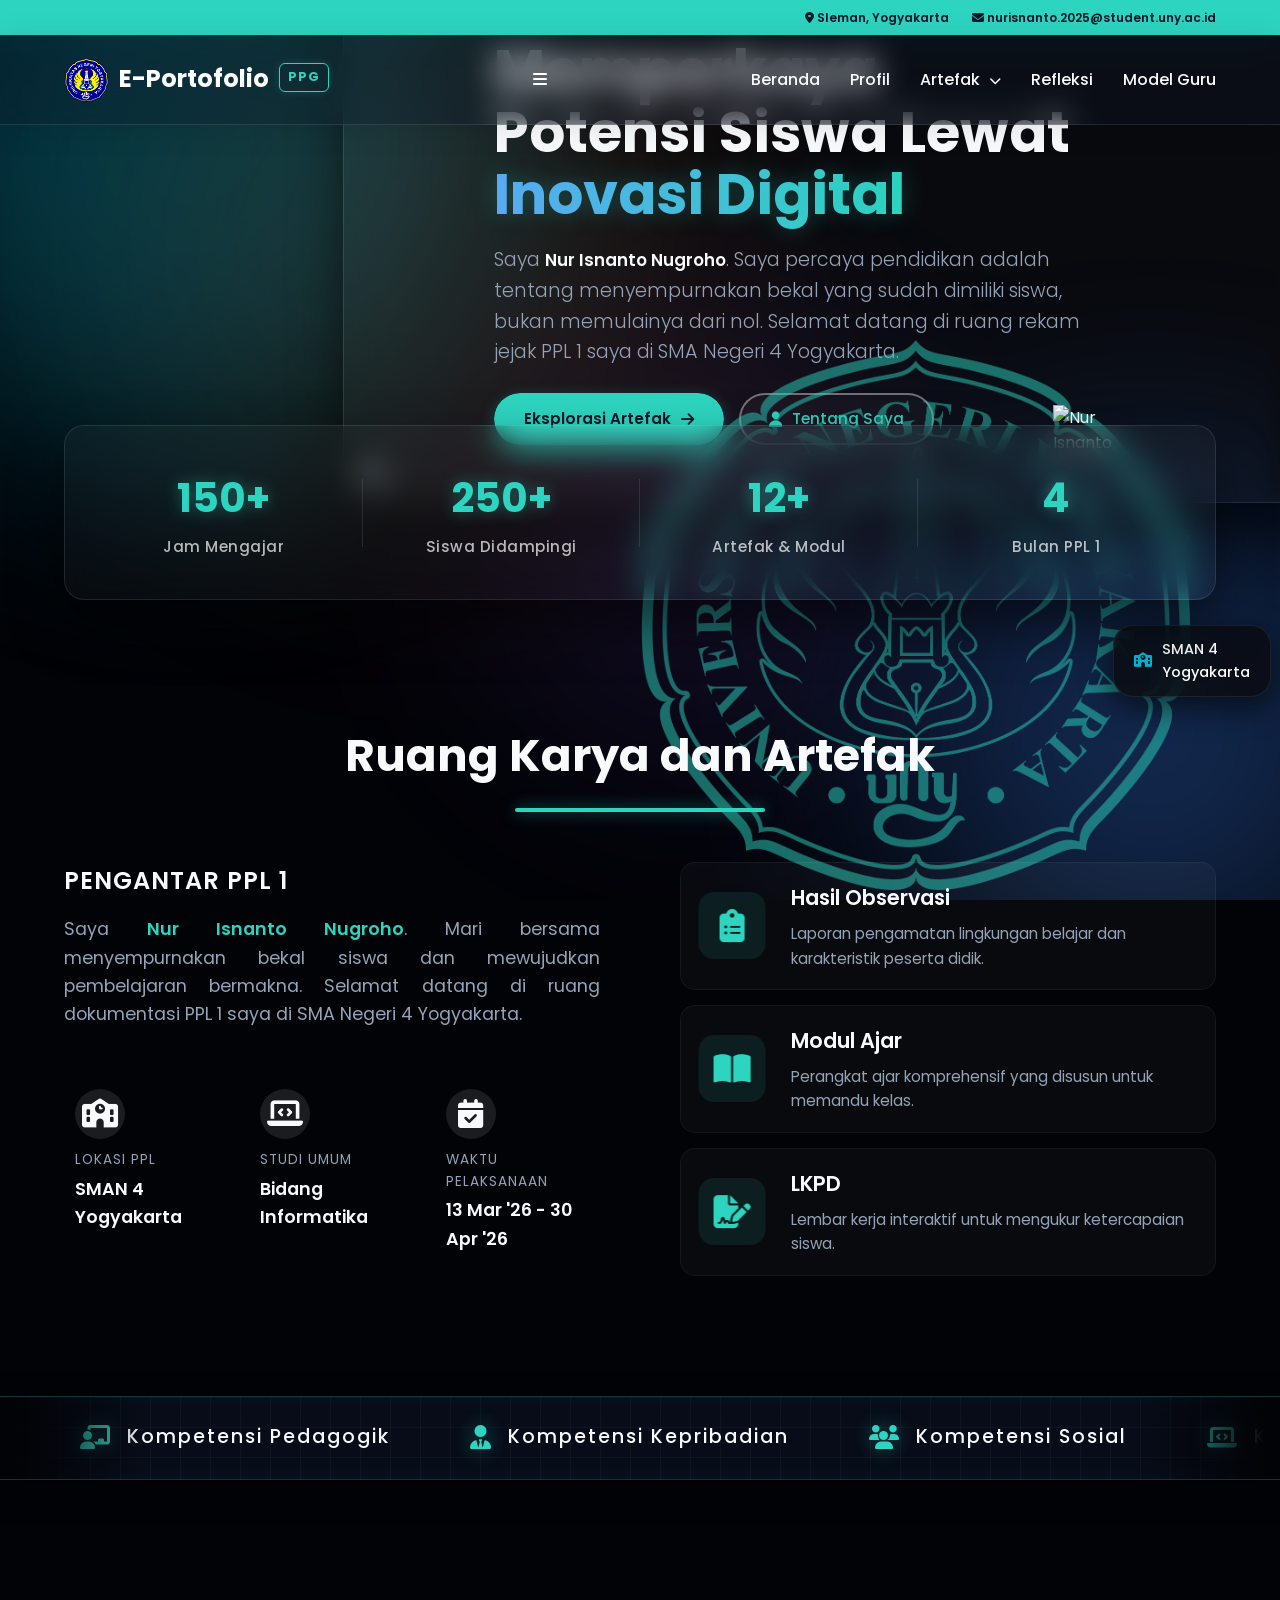
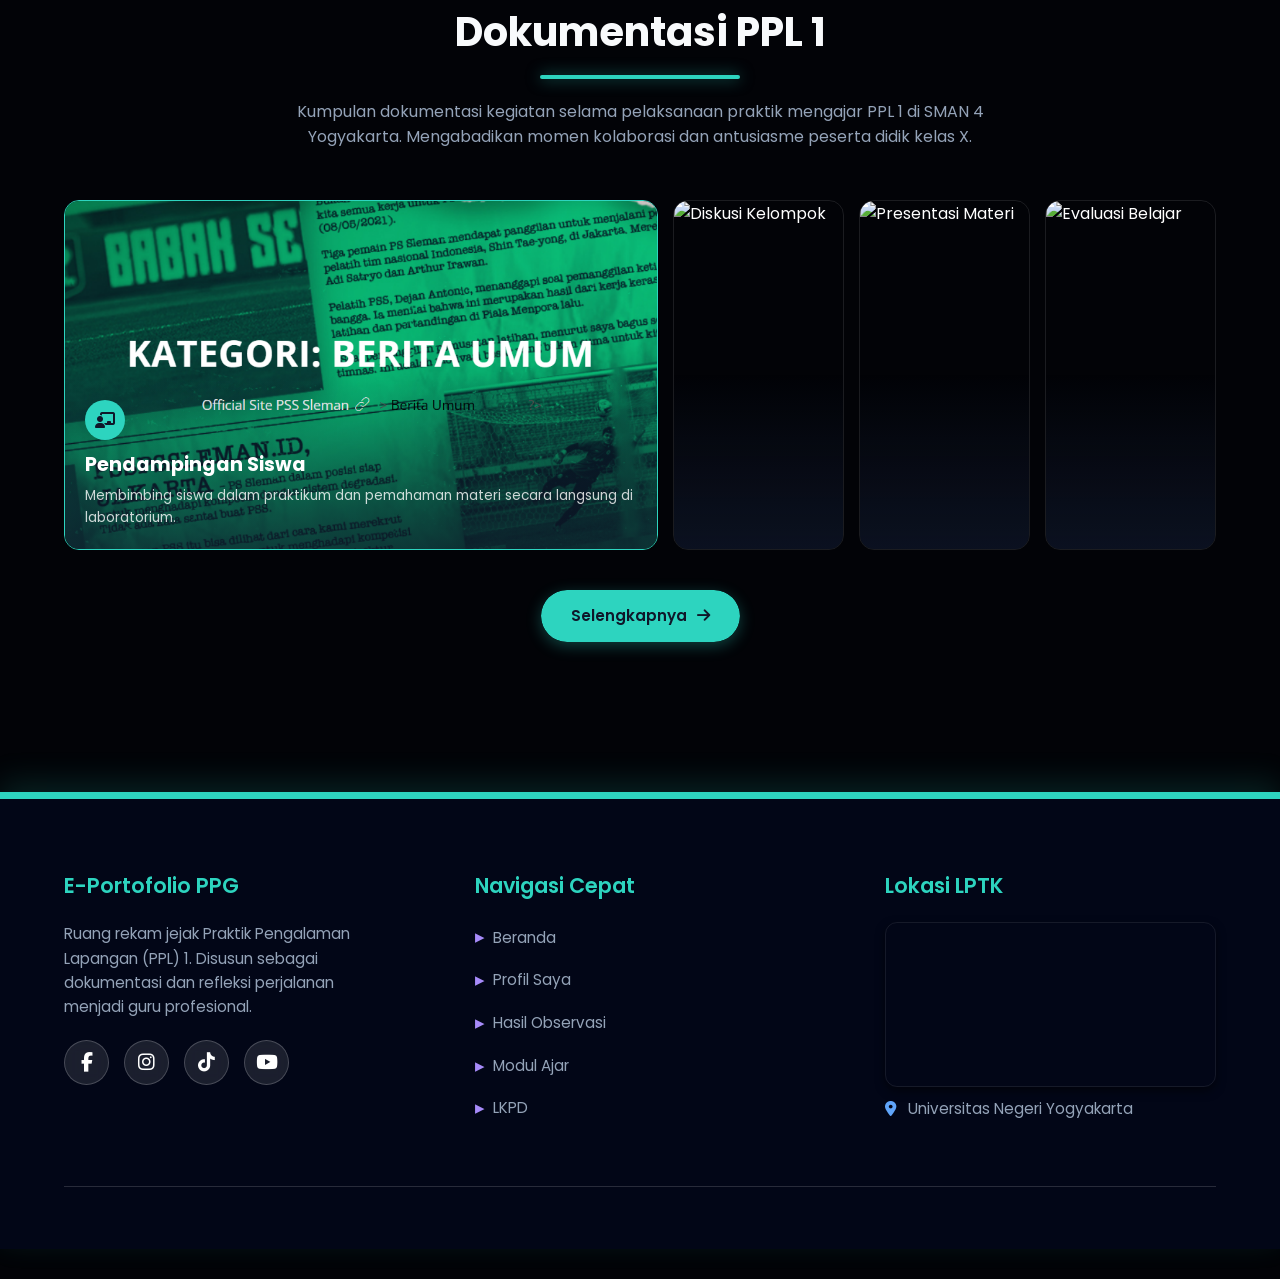
==== commit 83594a9c: "Update Respon" ====
--- a/index.html
+++ b/index.html
@@ -10,34 +10,23 @@
 </head>
 <body>
     <div id="loading-screen">
-    <div class="loader-content">
-        
-        <div class="logo-flipper-container">
-        <div class="logo-flipper">
-            
-            <div class="logo-front">
-            <img src="img/PPL Patbhe.png" alt="Logo Front">
-            </div>
-            
-            <div class="logo-back">
-            <img src="img/PPL Patbhe.png" alt="Logo Back">
-            </div>
-            
-        </div>
-        </div>
-        <div class="loading-text-wave">
-            <span style="--i:1">M</span>
-            <span style="--i:2">e</span>
-            <span style="--i:3">m</span>
-            <span style="--i:4">u</span>
-            <span style="--i:5">a</span>
-            <span style="--i:6">t</span>
-            <span style="--i:7" class="space">&nbsp;</span> 
-            <span style="--i:8">.</span>
-            <span style="--i:9">.</span>
-            <span style="--i:10">.</span>
-        </div>
-    </div>
+        <div class="loader-content">
+            <div class="logo-flipper-container">
+                <div class="logo-flipper">
+                    <div class="logo-front">
+                        <img src="img/PPL Patbhe.png" alt="Logo Front">
+                    </div>
+                    <div class="logo-back">
+                        <img src="img/PPL Patbhe.png" alt="Logo Back">
+                    </div>
+                </div>
+            </div>
+            <div class="loading-text-wave">
+                <span style="--i:1">M</span><span style="--i:2">e</span><span style="--i:3">m</span><span style="--i:4">u</span><span style="--i:5">a</span><span style="--i:6">t</span>
+                <span style="--i:7" class="space"> </span> 
+                <span style="--i:8">.</span><span style="--i:9">.</span><span style="--i:10">.</span>
+            </div>
+        </div>
     </div>
 
     <div class="mouse-trail" id="mouse-trail"></div>
@@ -51,53 +40,67 @@
         </div>
     </div>
 
-    <header>
-        <nav class="glass-navbar">
-            <div class="nav-brand">
-                <div class="logo-placeholder"><img src="img/logo uny.png" alt=""></div>
-                <span class="nav-title">E-Portofolio</span>
-            </div>
-        
-            <ul class="nav-menu">
-                <li><a href="index.html" class="tombol-animasi">Beranda</a></li>
-                <li><a href="profil.html" class="tombol-animasi">Profil</a></li>
-            
+    <header class="header-utama">
+        <div class="top-bar">
+            <div class="top-info">
+                <span><i class="fas fa-map-marker-alt"></i> Sleman, Yogyakarta</span>
+                <span><i class="fas fa-envelope"></i> nurisnanto.2025@student.uny.ac.id</span>
+            </div>
+        </div>
+
+        <nav class="navbar glass-navbar">
+            <a href="#" class="logo">
+                <img src="img/logo uny.png" alt="UNY"> 
+                E-Portofolio <span class="badge-ppg">PPG</span>
+            </a>
+
+            <div class="hamburger" id="hamburger">
+                <i class="fas fa-bars"></i>
+            </div>
+
+            <ul class="nav-links">
+                <li><a href="#beranda" class="nav-item">Beranda</a></li>
+                <li><a href="#profil" class="nav-item">Profil</a></li>
                 <li class="dropdown">
-                    <a href="#" class="dropbtn" class="tombol-animasi">Artefak ▾</a>
-                    <ul class="dropdown-content">
-                        <li><a href="#">Hasil Observasi</a></li>
-                        <li><a href="#">Modul Ajar</a></li>
-                        <li><a href="#">LKPD</a></li>
-                        <li><a href="#">Dokumentasi</a></li>
+                    <a href="#artefak" class="nav-item">Artefak <i class="fas fa-chevron-down dropdown-icon"></i></a>
+                    <ul class="dropdown-menu">
+                        <li><a href="#observasi"><i class="fas fa-clipboard-list"></i> Hasil Observasi</a></li>
+                        <li><a href="#modul"><i class="fas fa-book-open"></i> Modul Ajar</a></li>
+                        <li><a href="#lkpd"><i class="fas fa-file-alt"></i> LKPD</a></li>
+                        <li><a href="#dokumentasi"><i class="fas fa-camera"></i> Dokumentasi</a></li>
                     </ul>
                 </li>
-            
-                <li><a href="#" class="tombol-animasi"> Refleksi</a></li>
-                <li><a href="#" class="tombol-animasi">Model Guru</a></li>
+                <li><a href="#refleksi" class="nav-item">Refleksi</a></li>
+                <li><a href="#model-guru" class="nav-item">Model Guru</a></li>
             </ul>
         </nav>
     </header>
 
-    <main>
+    <main id="beranda">
         <div class="container">
             <div class="glass-card">
                 <div class="pin pin-tl"></div>
                 <div class="pin pin-bl"></div>
                 <div class="pin pin-br"></div>
                 <div class="content">
-                    <h1>E-Portofolio<br><strong>Nur Isnanto Nugroho</strong></h1></h1>
-                    <p>Mahasiswa Pendidikan Profesi Guru (PPG) Calon Guru di Universitas Negeri Yogyakarta. Selamat datang di ruang rekam jejak E-Portofolio Praktik Pengalaman Lapangan (PPL) 1 saya.</p>
-                    <br>
-                    <br>
-                    <br>
+                    <div class="badge-hero">
+                        <i class="fas fa-graduation-cap"></i> PPG Prajabatan Informatika UNY
+                    </div>
+                    <h1>Memperkaya Potensi Siswa Lewat <br><span class="text-highlight">Inovasi Digital</span></h1>
+                    <p>Saya <strong>Nur Isnanto Nugroho</strong>. Saya percaya pendidikan adalah tentang menyempurnakan bekal yang sudah dimiliki siswa, bukan memulainya dari nol. Selamat datang di ruang rekam jejak PPL 1 saya di SMA Negeri 4 Yogyakarta.</p>
                     <div class="hero-buttons">
-                        <a href="profil.html" class="btn-hero btn-primary">Lihat Profil</a>
-                        <a href="#" class="btn-hero btn-secondary">Hubungi Saya</a>
+                        <a href="#artefak" class="btn-hero btn-primary">
+                            Eksplorasi Artefak <i class="fas fa-arrow-right"></i>
+                        </a>
+                        <a href="profil.html" class="btn-hero btn-secondary">
+                            <i class="fas fa-user"></i> Tentang Saya
+                        </a>
                     </div>
                 </div>
             </div>
             <div class="image-container hero-visual is-parallax">
                 <div class="hero-image">
+                    <img src="img/Logo Uny outlitne.png" alt="Watermark UNY" class="uny-watermark">
                     <img src="img/nuris3.png" alt="Nur Isnanto Nugroho" class="foto-profil">
                 </div>
                  <div class="immersive-floating-card card-1">
@@ -111,78 +114,69 @@
             </div>
         </div>
     </main>
-    
-<!-- =========================================
-         SCROLLING BANNER 4 KOMPETENSI GURU
-    ========================================= -->
-    <section class="scrolling-banner">
-        <div class="banner-track">
-            <!-- Set 1 -->
-            <div class="banner-item"><i class="fas fa-chalkboard-teacher"></i> Kompetensi Pedagogik</div>
-            <div class="banner-item"><i class="fas fa-user-tie"></i> Kompetensi Kepribadian</div>
-            <div class="banner-item"><i class="fas fa-users"></i> Kompetensi Sosial</div>
-            <div class="banner-item"><i class="fas fa-laptop-code"></i> Kompetensi Profesional</div>
-            
-            <!-- Set 2 (Sengaja diduplikat agar efek scroll tidak pernah terputus) -->
-            <div class="banner-item"><i class="fas fa-chalkboard-teacher"></i> Kompetensi Pedagogik</div>
-            <div class="banner-item"><i class="fas fa-user-tie"></i> Kompetensi Kepribadian</div>
-            <div class="banner-item"><i class="fas fa-users"></i> Kompetensi Sosial</div>
-            <div class="banner-item"><i class="fas fa-laptop-code"></i> Kompetensi Profesional</div>
+
+    <section class="statistik-section">
+        <div class="glass-stats-container">
+            <div class="stat-item-glass">
+                <h3 class="stat-number">150+</h3>
+                <p class="stat-label">Jam Mengajar</p>
+            </div>
+            <div class="stat-item-glass">
+                <h3 class="stat-number">250+</h3>
+                <p class="stat-label">Siswa Didampingi</p>
+            </div>
+            <div class="stat-item-glass">
+                <h3 class="stat-number">12+</h3>
+                <p class="stat-label">Artefak & Modul</p>
+            </div>
+            <div class="stat-item-glass">
+                <h3 class="stat-number">4</h3>
+                <p class="stat-label">Bulan PPL 1</p>
+            </div>
         </div>
     </section>
-    
-<section class="artefak-section" id="artefak">
-
-    <h2 class="title-left">Ruang Karya dan Artefak</h2>   
-    <br>
-    <br>
+
+    <section class="artefak-section" id="artefak">
+        <h2 class="title-left">Ruang Karya dan Artefak</h2>   
         <div class="split-layout">
             <div class="info-ppl">
                 <h3 class="info-subtitle">Pengantar PPL 1</h3>
-                <p>Mendokumentasikan perjalanan dan pengalaman selama melaksanakan Praktik Pengalaman Lapangan (PPL) 1 di <strong>SMA Negeri 4 Yogyakarta</strong>. Dari observasi lingkungan belajar hingga penyusunan perangkat ajar untuk mata pelajaran Informatika.</p>
-                
+                <p>Saya <strong>Nur Isnanto Nugroho</strong>. Mari bersama menyempurnakan bekal siswa dan mewujudkan pembelajaran bermakna. Selamat datang di ruang dokumentasi PPL 1 saya di SMA Negeri 4 Yogyakarta.</p>
                 <div class="stats-container">
-                    <!-- Item 1: Lokasi -->
                     <div class="stat-item">
                         <div class="stat-icon"><i class="fas fa-school"></i></div>
                         <span>Lokasi PPL</span>
                         <h4>SMAN 4 Yogyakarta</h4>
                     </div>
-
-                    <!-- Item 2: Bidang -->
                     <div class="stat-item">
                         <div class="stat-icon"><i class="fas fa-laptop-code"></i></div>
                         <span>Studi Umum</span>
                         <h4>Bidang Informatika</h4>
                     </div>
-
-                    <!-- Item 3: Waktu -->
                     <div class="stat-item">
                         <div class="stat-icon"><i class="fas fa-calendar-check"></i></div>
-                        <span>Waktu Pelaksaan</span>
-                        <h4>13 Maret 26- 30 April 26</h4>
+                        <span>Waktu Pelaksanaan</span>
+                        <h4>13 Mar '26 - 30 Apr '26</h4>
                     </div>
                 </div>
             </div>
 
             <div class="stacked-cards">
-                <a href="#" class="glass-card feature-card">
+                <a href="#observasi" class="glass-card-mini feature-card">
                     <div class="feature-icon"><i class="fas fa-clipboard-list"></i></div>
                     <div class="feature-text">
                         <h3>Hasil Observasi</h3>
                         <p>Laporan pengamatan lingkungan belajar dan karakteristik peserta didik.</p>
                     </div>
                 </a>
-
-                <a href="#" class="glass-card feature-card">
+                <a href="#modul" class="glass-card-mini feature-card">
                     <div class="feature-icon"><i class="fas fa-book-open"></i></div>
                     <div class="feature-text">
                         <h3>Modul Ajar</h3>
                         <p>Perangkat ajar komprehensif yang disusun untuk memandu kelas.</p>
                     </div>
                 </a>
-
-                <a href="#" class="glass-card feature-card">
+                <a href="#lkpd" class="glass-card-mini feature-card">
                     <div class="feature-icon"><i class="fas fa-file-signature"></i></div>
                     <div class="feature-text">
                         <h3>LKPD</h3>
@@ -190,156 +184,298 @@
                     </div>
                 </a>
             </div>
-
         </div>
     </section>
 
-    <section class="dokumentasi-section" id="dokumentasi">
-        <h2 class="section-title">Dokumentasi PPL 1</h2>
+<section class="scrolling-banner">
+    <div class="banner-track">
+        <div class="banner-item"><i class="fas fa-chalkboard-teacher"></i> Kompetensi Pedagogik</div>
+        <div class="banner-item"><i class="fas fa-user-tie"></i> Kompetensi Kepribadian</div>
+        <div class="banner-item"><i class="fas fa-users"></i> Kompetensi Sosial</div>
+        <div class="banner-item"><i class="fas fa-laptop-code"></i> Kompetensi Profesional</div>
         
-        <div class="gallery-grid">
-            <div class="gallery-item">
-                <img src="img/banner1.png" alt="Kegiatan Kelas">
-                <div class="gallery-overlay">
-                    <h3>Observasi Kelas</h3>
-                    <p>Pengamatan langsung dinamika belajar peserta didik di kelas.</p>
-                </div>
-            </div>
-
-            <div class="gallery-item">
-                <img src="img/banner2.png" alt="Diskusi Perangkat">
-                <div class="gallery-overlay">
-                    <h3>Diskusi Kelompok</h3>
-                    <p>Penyusunan Modul Ajar dan LKPD secara kolaboratif.</p>
-                </div>
-            </div>
-
-            <div class="gallery-item">
-                <img src="img/banner3.png" alt="Praktik Mengajar">
-                <div class="gallery-overlay">
-                    <h3>Praktik Mengajar</h3>
-                    <p>Implementasi media pembelajaran interaktif bersama siswa.</p>
-                </div>
-            </div>
-        </div>
-
-        <div class="btn-container">
-            <a href="#" class="btn-glass">Lihat Semua Dokumentasi</a>
-        </div>
-    </section>
+        <div class="banner-item"><i class="fas fa-chalkboard-teacher"></i> Kompetensi Pedagogik</div>
+        <div class="banner-item"><i class="fas fa-user-tie"></i> Kompetensi Kepribadian</div>
+        <div class="banner-item"><i class="fas fa-users"></i> Kompetensi Sosial</div>
+        <div class="banner-item"><i class="fas fa-laptop-code"></i> Kompetensi Profesional</div>
+    </div>
+</section>
+
+<section class="dokumentasi-section" id="dokumentasi">
+    
+    <div class="gallery-header">
+        <h2>Dokumentasi PPL 1</h2>
+        <p class="gallery-subtitle">Kumpulan dokumentasi kegiatan selama pelaksanaan praktik mengajar PPL 1 di SMAN 4 Yogyakarta. Mengabadikan momen kolaborasi dan antusiasme peserta didik kelas X.</p>
+    </div>
+
+    <div class="expand-grid-container">
+        
+        <div class="expand-image-card active">
+            <img src="img/banner1.png" alt="Pendampingan Siswa">
+            <div class="expand-card-content">
+                <div class="expand-icon"><i class="fas fa-chalkboard-teacher"></i></div>
+                <h4>Pendampingan Siswa</h4>
+                <p class="desc">Membimbing siswa dalam praktikum dan pemahaman materi secara langsung di laboratorium.</p>
+            </div>
+        </div>
+
+        <div class="expand-image-card">
+            <img src="img/banner2.png" alt="Diskusi Kelompok">
+            <div class="expand-card-content">
+                <div class="expand-icon"><i class="fas fa-users"></i></div>
+                <h4>Diskusi Kelompok</h4>
+                <p class="desc">Siswa sangat antusias berkolaborasi memecahkan masalah pada LKPD interaktif.</p>
+            </div>
+        </div>
+        
+        <div class="expand-image-card">
+            <img src="img/banner3.png" alt="Presentasi Materi">
+            <div class="expand-card-content">
+                <div class="expand-icon"><i class="fas fa-laptop-code"></i></div>
+                <h4>Presentasi Materi</h4>
+                <p class="desc">Pemaparan materi literasi dan etika digital di depan kelas dengan media presentasi menarik.</p>
+            </div>
+        </div>
+
+        <div class="expand-image-card">
+            <img src="img/banner4.png" alt="Evaluasi Belajar">
+            <div class="expand-card-content">
+                <div class="expand-icon"><i class="fas fa-clipboard-check"></i></div>
+                <h4>Evaluasi Belajar</h4>
+                <p class="desc">Momen refleksi dan pengerjaan kuis interaktif di akhir siklus pembelajaran.</p>
+            </div>
+        </div>
+
+    </div>
+
+    <div class="gallery-action">
+        <a href="#semua-foto" class="btn-hero btn-primary">
+            Selengkapnya <i class="fas fa-arrow-right"></i>
+        </a>
+    </div>
+
+</section>
+    
 
     <footer class="glass-footer">
         <div class="footer-content">
             <div class="footer-col">
                 <h3>E-Portofolio PPG</h3>
                 <p>Ruang rekam jejak Praktik Pengalaman Lapangan (PPL) 1. Disusun sebagai dokumentasi dan refleksi perjalanan menjadi guru profesional.</p>
-            <br>
-            <br>
-                <div class="footer-col">
-
-            <div class="social-links">
-                <a href="#" class="social-icon" target="_blank"><i class="fa-brands fa-facebook-f"></i></a>
-                <a href="#" class="social-icon" target="_blank"><i class="fa-brands fa-instagram"></i></a>
-                <a href="#" class="social-icon" target="_blank"><i class="fa-brands fa-tiktok"></i></a>
-                <a href="#" class="social-icon" target="_blank"><i class="fa-brands fa-youtube"></i></a>
-            </div>
-        </div>
-            </div>
-
+                <div class="social-links" style="margin-top: 20px;">
+                    <a href="#" class="social-icon" target="_blank"><i class="fa-brands fa-facebook-f"></i></a>
+                    <a href="#" class="social-icon" target="_blank"><i class="fa-brands fa-instagram"></i></a>
+                    <a href="#" class="social-icon" target="_blank"><i class="fa-brands fa-tiktok"></i></a>
+                    <a href="#" class="social-icon" target="_blank"><i class="fa-brands fa-youtube"></i></a>
+                </div>
+            </div>
             <div class="footer-col">
                 <h3>Navigasi Cepat</h3>
                 <ul class="footer-links">
-                    <li><a href="#">Beranda</a></li>
-                    <li><a href="#">Profil Saya</a></li>
-                    <li><a href="#">Hasil Observasi</a></li>
-                    <li><a href="#">Modul Ajar</a></li>
-                    <li><a href="#">LKPD</a></li>
+                    <li><a href="#beranda">Beranda</a></li>
+                    <li><a href="profil.html">Profil Saya</a></li>
+                    <li><a href="#observasi">Hasil Observasi</a></li>
+                    <li><a href="#modul">Modul Ajar</a></li>
+                    <li><a href="#lkpd">LKPD</a></li>
                 </ul>
             </div>
-
             <div class="footer-col">
                 <h3>Lokasi LPTK</h3>
-                
                 <div class="map-container">
                     <iframe 
                         src="https://www.google.com/maps/embed?pb=!1m18!1m12!1m3!1d3953.0981358052166!2d110.3845946152542!3d-7.768783494399778!2m3!1f0!2f0!3f0!3m2!1i1024!2i768!4f13.1!3m3!1m2!1s0x2e7a59b2d4729729%3A0xac4d7b5fdf34f8e!2sUniversitas%20Negeri%20Yogyakarta!5e0!3m2!1sid!2sid!4v1699000000000!5m2!1sid!2sid" 
-                        width="100%" 
-                        height="155" 
-                        style="border:0;" 
-                        allowfullscreen="" 
-                        loading="lazy" 
-                        referrerpolicy="no-referrer-when-downgrade">
+                        width="100%" height="155" style="border:0;" allowfullscreen="" loading="lazy" referrerpolicy="no-referrer-when-downgrade">
                     </iframe>
                 </div>
-
-                <p><i class="fas fa-map-marker-alt" style="color: var(--accent-blue); margin-right: 8px;"></i> Universitas Negeri Yogyakarta</p>
-            </div>
-        </div>
-
+                <p style="margin-top: 10px;"><i class="fas fa-map-marker-alt" style="color: var(--accent-blue); margin-right: 8px;"></i> Universitas Negeri Yogyakarta</p>
+            </div>
+        </div>
         <div class="footer-bottom">
-            <p>&copy; 2026 Nur Isnanto Nugroho. All Rights Reserved.</p>
+            <p>© 2026 Nur Isnanto Nugroho. All Rights Reserved.</p>
         </div>
     </footer>
 
-</body>
-
 <script>
+document.addEventListener('DOMContentLoaded', function() {
+
+    // =========================================
+    // 1. MENGHILANGKAN LOADING SCREEN
+    // =========================================
+    const loadingScreen = document.getElementById('loading-screen');
+    if (loadingScreen) {
+        setTimeout(() => {
+            loadingScreen.classList.add('hidden');
+        }, 1500); 
+    }
+
+    // =========================================
+    // 2. EFEK BACKGROUND BLOB (PARALLAX)
+    // =========================================
+    const blobContainer = document.querySelector('.blob-container');
+    if (blobContainer) {
+        document.addEventListener('mousemove', function(e) {
+            const x = e.clientX / window.innerWidth - 0.5;
+            const y = e.clientY / window.innerHeight - 0.5;
+            blobContainer.style.setProperty('--xOffset', `${x * 100}px`);
+            blobContainer.style.setProperty('--yOffset', `${y * 100}px`);
+        });
+    }
+
+    // =========================================
+    // 3. MOUSE TRAIL EFFECT (Titik mengikuti kursor)
+    // =========================================
+    const trail = document.getElementById('mouse-trail');
+    if (trail) {
+        document.addEventListener('mousemove', function(e) {
+            trail.style.setProperty('--x', e.clientX + 'px');
+            trail.style.setProperty('--y', e.clientY + 'px');
+        });
+    }
+
+    // =========================================
+    // 4. EFEK SCROLL NAVBAR (Transparan ke Solid)
+    // =========================================
+    const navbar = document.querySelector('.glass-navbar');
+    if (navbar) {
         window.addEventListener('scroll', function() {
-            const navbar = document.querySelector('.glass-navbar');
-            // Jika halaman di-scroll lebih dari 50px ke bawah
             if (window.scrollY > 50) {
                 navbar.classList.add('scrolled');
             } else {
                 navbar.classList.remove('scrolled');
             }
         });
-
-        const kursor = document.querySelector('.kursor-warna');
-
-
-
- // 1. Mouse Trail Effect
-        document.addEventListener('mousemove', function(e) {
-            const trail = document.getElementById('mouse-trail');
-            trail.style.setProperty('--x', e.clientX + 'px');
-            trail.style.setProperty('--y', e.clientY + 'px');
-        });
-
-        // 2. Immersive Blob Movement on Cursor & Scroll
-        const blobContainer = document.querySelector('.blob-container');
-        document.addEventListener('mousemove', function(e) {
-            const x = e.clientX / window.innerWidth - 0.5;
-            const y = e.clientY / window.innerHeight - 0.5;
-            blobContainer.style.setProperty('--xOffset', `${x * 100}px`);
-            blobContainer.style.setProperty('--yOffset', `${y * 100}px`);
-        });
-
-        // 3. Scroll-Driven Reveal Animations (Advanced Multi-Stage)
-        const reveals = document.querySelectorAll(".is-scroll-reveal");
-        function revealOnScroll() {
-            for (var i = 0; i < reveals.length; i++) {
-                var windowHeight = window.innerHeight;
-                var elementTop = reveals[i].getBoundingClientRect().top;
-                var elementVisible = 150; // Trigger distance
-
-                if (elementTop < windowHeight - elementVisible) {
-                    reveals[i].classList.add("active");
+    }
+
+    // =========================================
+    // 5. AUTO-REVEAL & SCROLL REVEAL (Animasi Muncul)
+    // =========================================
+    const elemenOtomatis = document.querySelectorAll('h2, h3, p, .description, .subtitle, #statistik-section, .statistik-section, .stat-item-glass, .glass-stats-container, .glass-card-mini, .info-ppl, .expand-grid-container, .scrolling-banner, .gallery-action');
+    
+    // Tambahkan class dasar ke semua elemen yang dipilih
+    elemenOtomatis.forEach(elemen => {
+        elemen.classList.add('is-scroll-reveal');
+    });
+
+    const reveals = document.querySelectorAll(".is-scroll-reveal");
+    function revealOnScroll() {
+        for (let i = 0; i < reveals.length; i++) {
+            let windowHeight = window.innerHeight;
+            let elementTop = reveals[i].getBoundingClientRect().top;
+            let elementVisible = 50; 
+            if (elementTop < windowHeight - elementVisible) {
+                reveals[i].classList.add("active");
+            }
+        }
+    }
+    window.addEventListener("scroll", revealOnScroll);
+    setTimeout(revealOnScroll, 100); // Panggil sekali saat web pertama dibuka
+
+    // =========================================
+    // 6. EFEK KARTU DOKUMENTASI EXPAND (Lebar saat dihover)
+    // =========================================
+    const expandCards = document.querySelectorAll('.expand-image-card');
+    if (expandCards.length > 0) {
+        expandCards.forEach(card => {
+            card.addEventListener('mouseenter', () => {
+                expandCards.forEach(c => c.classList.remove('active'));
+                card.classList.add('active');
+            });
+        });
+    }
+
+    // =========================================
+    // 7. LOGIKA GALERI / MODAL (Pop-up Gambar)
+    // =========================================
+    const cards = document.querySelectorAll('.gallery-card');
+    const modal = document.getElementById('galleryModal');
+    const closeModalBtn = document.getElementById('closeModal');
+    const modalImg = document.getElementById('modalImg');
+    const modalTitle = document.getElementById('modalTitle');
+    const modalDesc = document.getElementById('modalDesc');
+
+    if (modal && closeModalBtn && cards.length > 0) {
+        cards.forEach(card => {
+            card.addEventListener('click', () => {
+                if(modalImg) modalImg.src = card.getAttribute('data-img');
+                if(modalTitle) modalTitle.textContent = card.getAttribute('data-title');
+                if(modalDesc) modalDesc.textContent = card.getAttribute('data-desc');
+                modal.classList.add('show-modal');
+            });
+        });
+
+        closeModalBtn.addEventListener('click', () => modal.classList.remove('show-modal'));
+        window.addEventListener('click', (e) => {
+            if (e.target === modal) modal.classList.remove('show-modal');
+        });
+    }
+
+    // =========================================
+    // 8. MENU HAMBURGER & DROPDOWN DI MOBILE
+    // =========================================
+    const hamburgerBtn = document.querySelector('.hamburger');
+    const menuLinks = document.querySelector('.nav-links');
+    const menuItems = document.querySelectorAll('.nav-item'); 
+
+    if (hamburgerBtn && menuLinks) {
+        // Klik tombol hamburger
+        hamburgerBtn.addEventListener('click', (e) => {
+            e.stopPropagation(); // Mencegah klik bocor ke elemen bawahnya
+            menuLinks.classList.toggle('slide-active');
+            
+            // Ubah Ikon Garis Tiga <-> X
+            const icon = hamburgerBtn.querySelector('i');
+            if (icon) {
+                if (menuLinks.classList.contains('slide-active')) {
+                    icon.classList.remove('fa-bars');
+                    icon.classList.add('fa-times');
+                } else {
+                    icon.classList.remove('fa-times');
+                    icon.classList.add('fa-bars');
                 }
             }
-        }
-        window.addEventListener("scroll", revealOnScroll);
-        // Initial trigger to show elements above the fold
-        revealOnScroll(); 
-
-        // Menunggu seluruh aset halaman selesai dimuat
-  window.addEventListener('load', function() {
-    const loadingScreen = document.getElementById('loading-screen');
+        });
+
+        // Tutup menu saat klik sembarang di luar navbar
+        document.addEventListener('click', (e) => {
+            if (!menuLinks.contains(e.target) && !hamburgerBtn.contains(e.target)) {
+                menuLinks.classList.remove('slide-active');
+                const icon = hamburgerBtn.querySelector('i');
+                if(icon && icon.classList.contains('fa-times')){
+                    icon.classList.remove('fa-times');
+                    icon.classList.add('fa-bars');
+                }
+            }
+        });
+
+        // Tutup menu saat salah satu link diklik (Kecuali dropdown Artefak)
+        menuItems.forEach(item => {
+            item.addEventListener('click', () => {
+                if (!item.parentElement.classList.contains('dropdown')) {
+                    menuLinks.classList.remove('slide-active');
+                    const icon = hamburgerBtn.querySelector('i');
+                    if(icon) {
+                        icon.classList.remove('fa-times');
+                        icon.classList.add('fa-bars');
+                    }
+                }
+            });
+        });
+    }
+
+    // Buka/Tutup menu "Artefak" di dalam Hamburger
+    const dropBtn = document.querySelector('.dropdown > a');
+    const dropParent = document.querySelector('.dropdown');
     
-    // Memberikan jeda agar pengguna bisa melihat animasi logo yang keren
-    setTimeout(() => {
-      loadingScreen.classList.add('hidden');
-    }, 1500); // Jeda 1.5 detik (sesuaikan selera)
-  });
-    </script>
-
-</html>
+    if (dropBtn && dropParent) {
+        dropBtn.addEventListener('click', (e) => {
+            if (window.innerWidth <= 992) {
+                e.preventDefault(); // Jangan langsung scroll ke bagian artefak
+                dropParent.classList.toggle('active');
+            }
+        });
+    }
+
+}); // Penutup DOMContentLoaded (Jangan Dihapus)
+</script>
+</body>
+</html>
--- a/css/style.css
+++ b/css/style.css
@@ -1,10 +1,12 @@
 @import url('https://fonts.googleapis.com/css2?family=Poppins:wght@300;400;500;700&display=swap');
 
 /* =========================================
-   VARIABEL WARNA (CSS VARIABLES)
+   0. VARIABEL WARNA (KODE ASLI)
 ========================================= */
 :root {
     --bg-main: #0f172a; 
+    --bg-base: #020307; 
+    --text-primary: #ffffff;
     --text-light: #f8fafc; 
     --text-muted: #94a3b8; 
     --text-dark: #020617; 
@@ -13,6 +15,9 @@
     --accent-blue: #60a5fa; 
     --accent-purple: #a78bfa; 
     --accent-cyan: #2dd4bf; 
+    --accent-1: #06b6d4; 
+    --accent-2: #3b82f6; 
+    --accent-3: #8b5cf6; 
 
     --glass-bg: rgba(0, 0, 0, 0.756); 
     --glass-bg-hover: rgba(255, 255, 255, 0.08); 
@@ -27,1099 +32,909 @@
     --shadow-lg: 0 25px 50px rgba(0, 0, 0, 0.7);
 }
 
-* {
-    margin: 0;
-    padding: 0;
-    box-sizing: border-box;
-    font-family: 'Poppins', sans-serif;
-}
-
-/* =========================================
-   INTERACTIVE LAYERS ( Mouse Trail & Blobs )
-========================================= */
-.mouse-trail {
-    position: fixed;
-    top: 0; left: 0;
-    width: 100vw; height: 100vh;
-    pointer-events: none;
-    z-index: 1000;
-}
-.mouse-trail::after {
-    content: '';
-    position: absolute;
-    top: var(--y, 0); left: var(--x, 0);
-    width: 15px; height: 15px;
-    background: var(--accent-1);
-    border-radius: 50%;
-    transform: translate(-50%, -50%);
-    box-shadow: 0 0 40px 10px rgba(6, 182, 212, 0.4), 
-                0 0 80px 20px rgba(6, 182, 212, 0.2);
-    opacity: 0.8;
-}
-
-.background-canvas {
-    position: fixed;
-    top: 0; left: 0;
-    width: 100vw; height: 100vh;
-    z-index: -1;
-    overflow: hidden;
-}
-
-.blob-container {
-    width: 100%; height: 100%;
-    transform: translate(var(--xOffset, 0), var(--yOffset, 0));
-    will-change: transform;
-}
-
-.blob {
-    position: absolute;
-    border-radius: 50%;
-    filter: blur(120px);
-    opacity: 0.3;
-    animation: blob-flow infinite alternate-reverse ease-in-out;
-}
-
+* { margin: 0; padding: 0; box-sizing: border-box; font-family: 'Poppins', sans-serif; }
+html { scroll-behavior: smooth; background-color: var(--bg-base); }
+body { color: var(--text-primary); overflow-x: hidden; line-height: 1.6; background-size: 80px 80px; }
+/* =========================================
+   SCROLLBAR MEWAH (FLOATING GRADIENT)
+========================================= */
+/* Mendukung Firefox */
+html {
+    scrollbar-width: thin;
+    scrollbar-color: var(--accent-cyan) var(--bg-base);
+}
+
+/* Lebar keseluruhan scrollbar di Chrome/Edge/Safari */
+::-webkit-scrollbar {
+    width: 12px; 
+}
+
+/* Jalur scroll (Track) - Gelap dengan garis batas sangat tipis */
+::-webkit-scrollbar-track {
+    background: var(--bg-base); 
+    border-left: 1px solid rgba(255, 255, 255, 0.02); 
+}
+
+/* Pegangan scroll (Thumb) - Gradasi Biru ke Cyan */
+::-webkit-scrollbar-thumb {
+    background: linear-gradient(180deg, var(--accent-blue) 0%, var(--accent-cyan) 100%);
+    border-radius: 10px;
+    
+    /* TRIK SAKTI: Memberi border transparan/sewarna background agar thumb terlihat 'melayang' dan tidak terlalu gendut */
+    border: 3px solid var(--bg-base); 
+}
+
+/* Saat pegangan disentuh (Hover) - Gradasi lebih menyala */
+::-webkit-scrollbar-thumb:hover {
+    background: linear-gradient(180deg, #93c5fd 0%, #67e8f9 100%);
+}
+
+/* Saat pegangan sedang diklik/ditarik (Active) */
+::-webkit-scrollbar-thumb:active {
+    background: var(--accent-cyan);
+}
+
+/* =========================================
+   1. LOADING & EFEK (KODE ASLI)
+========================================= */
+.mouse-trail { position: fixed; top: 0; left: 0; width: 100vw; height: 100vh; pointer-events: none; z-index: 1000; }
+.mouse-trail::after { content: ''; position: absolute; top: var(--y, 0); left: var(--x, 0); width: 15px; height: 15px; background: var(--accent-1); border-radius: 50%; transform: translate(-50%, -50%); box-shadow: 0 0 40px 10px rgba(6, 182, 212, 0.4), 0 0 80px 20px rgba(6, 182, 212, 0.2); opacity: 0.8; }
+.background-canvas { position: fixed; top: 0; left: 0; width: 100vw; height: 100vh; z-index: -1; overflow: hidden; }
+.blob-container { width: 100%; height: 100%; transform: translate(var(--xOffset, 0), var(--yOffset, 0)); will-change: transform; }
+.blob { position: absolute; border-radius: 50%; filter: blur(120px); opacity: 0.3; animation: blob-flow infinite alternate-reverse ease-in-out; }
 .blob-1 { width: 50vw; height: 50vw; background: var(--accent-1); top: -20%; left: -10%; animation-duration: 20s; }
 .blob-2 { width: 40vw; height: 40vw; background: var(--accent-2); bottom: -10%; right: -10%; animation-duration: 25s; }
 .blob-3 { width: 30vw; height: 30vw; background: var(--accent-3); top: 40%; left: 40%; opacity: 0.15; animation-duration: 30s; }
 .blob-4 { width: 45vw; height: 45vw; background: #ea580c; bottom: 40%; left: 10%; opacity: 0.1; animation-duration: 35s; }
-
-@keyframes blob-flow {
-    0% { transform: scale(1) translate(0, 0) rotate(0deg); border-radius: 50%; }
-    33% { transform: scale(1.1) translate(100px, 50px) rotate(120deg); border-radius: 30% 70% 70% 30% / 30% 30% 70% 70%; }
-    66% { transform: scale(0.9) translate(-50px, 100px) rotate(240deg); border-radius: 60% 40% 30% 70% / 60% 30% 70% 40%; }
-    100% { transform: scale(1) translate(0, 0) rotate(360deg); border-radius: 50%; }
-}
-
-main {
-    min-height: 100vh;
-    display: flex;
-    align-items: center;
-    justify-content: center;
-    padding: 100px 20px 60px;
-}
-
-/* =========================================
-   STYLING NAVBAR GLASSMODE
-========================================= */
-.glass-navbar {
-    position: fixed;
-    top: 0;
-    left: 50%;
-    transform: translateX(-50%);
-    width: 100%;
-    height: 80px;
-    background: rgba(15, 23, 42, 0.6);
-    backdrop-filter: blur(15px);
-    -webkit-backdrop-filter: blur(15px);
-    border-bottom: 1px solid var(--glass-border);
-    display: flex;
-    justify-content: space-between;
-    align-items: center;
-    padding: 0 5%;
-    z-index: 999;
-    transition: all 0.4s cubic-bezier(0.25, 0.8, 0.25, 1); 
-}
-
-.glass-navbar.scrolled {
-    top: 20px;
-    width: 90%;
-    max-width: 1400px;
+@keyframes blob-flow { 0% { transform: scale(1) translate(0, 0) rotate(0deg); border-radius: 50%; } 33% { transform: scale(1.1) translate(100px, 50px) rotate(120deg); border-radius: 30% 70% 70% 30% / 30% 30% 70% 70%; } 66% { transform: scale(0.9) translate(-50px, 100px) rotate(240deg); border-radius: 60% 40% 30% 70% / 60% 30% 70% 40%; } 100% { transform: scale(1) translate(0, 0) rotate(360deg); border-radius: 50%; } }
+
+#loading-screen { position: fixed; top: 0; left: 0; width: 100vw; height: 100vh; background: var(--bg-main); display: flex; align-items: center; justify-content: center; z-index: 9999; transition: opacity 0.6s ease, visibility 0.6s ease; }
+#loading-screen.hidden { opacity: 0; visibility: hidden; pointer-events: none; }
+.loader-content { display: flex; flex-direction: column; align-items: center; gap: 25px; }
+.logo-flipper-container { width: 150px; height: 150px; perspective: 1000px; }
+.logo-flipper { width: 100%; height: 100%; position: relative; transform-style: preserve-3d; animation: flipLogo 2s infinite ease-in-out; }
+.logo-front, .logo-back { position: absolute; width: 100%; height: 100%; backface-visibility: hidden; display: flex; align-items: center; justify-content: center; }
+.logo-front img, .logo-back img { width: 100%; height: auto; filter: drop-shadow(0 5px 15px rgba(45, 212, 191, 0.4)); }
+.logo-back { transform: rotateY(180deg); }
+@keyframes flipLogo { 0% { transform: rotateY(0deg); } 50% { transform: rotateY(180deg); } 100% { transform: rotateY(360deg); } }
+.loading-text-wave { display: flex; font-size: 1.2rem; font-weight: 600; color: var(--text-light); letter-spacing: 3px; }
+.loading-text-wave span { display: inline-block; animation: waveText 1.5s infinite ease-in-out; animation-delay: calc(0.1s * var(--i)); }
+.loading-text-wave .space { width: 8px; }
+@keyframes waveText { 0%, 40%, 100% { transform: translateY(0); color: var(--text-light); } 20% { transform: translateY(-10px); color: var(--accent-cyan); text-shadow: 0 0 10px var(--accent-cyan); } }
+
+/* =========================================
+   2. NAVBAR & HEADER (KODE ASLI)
+========================================= */
+.header-utama { display: flex; flex-direction: column; width: 100%; position: sticky; top: -37px; z-index: 1000; }
+.top-bar { background: var(--accent-cyan); color: #0f172a; height: 35px; padding: 0 5%; display: flex; align-items: center; justify-content: flex-end; font-size: 0.75rem; font-weight: 600; width: 100%; box-sizing: border-box; }
+.top-info span { margin-left: 20px; }
+.navbar { width: 100%; background: rgba(15, 23, 42, 0.3); backdrop-filter: blur(16px); -webkit-backdrop-filter: blur(16px); border-bottom: 1px solid rgba(255, 255, 255, 0.1); padding: 22px 5%; display: flex; justify-content: space-between; align-items: center; box-shadow: 0 4px 30px rgba(0, 0, 0, 0.1); box-sizing: border-box; }
+.logo { display: flex; align-items: center; gap: 10px; font-size: 1.5rem; font-weight: 700; color: #ffffff; text-decoration: none; }
+.logo img { height: 45px !important; width: auto; }
+.badge-ppg { font-size: 0.8rem; background: transparent; color: var(--accent-cyan); border: 1px solid var(--accent-cyan); padding: 3px 8px; border-radius: 6px; letter-spacing: 1px; font-weight: 700; transform: translateY(-2px); box-shadow: 0 0 8px rgba(45, 212, 191, 0.2); }
+.nav-links { list-style: none; display: flex; align-items: center; gap: 30px; margin: 0; padding: 0; }
+.nav-item { color: var(--text-light); text-decoration: none; font-weight: 500; position: relative; padding: 5px 0; transition: color 0.3s ease; }
+.nav-item:hover { color: var(--accent-cyan); }
+.nav-item::after { content: ''; position: absolute; bottom: 0; left: 50%; width: 0%; height: 2px; background: var(--accent-cyan); transition: all 0.3s ease; transform: translateX(-50%); }
+.nav-item:hover::after { width: 100%; box-shadow: 0 0 8px var(--accent-cyan); }
+.dropdown { position: relative; }
+.dropdown-icon { font-size: 0.75rem; margin-left: 5px; transition: transform 0.3s ease; }
+.dropdown:hover .dropdown-icon { transform: rotate(180deg); color: var(--accent-cyan); }
+.dropdown-menu { position: absolute; top: 150%; left: 0; min-width: 240px; background: rgba(15, 23, 42, 0.85); backdrop-filter: blur(20px); -webkit-backdrop-filter: blur(20px); border: 1px solid rgba(255, 255, 255, 0.15); border-top: 3px solid var(--accent-cyan); border-radius: 8px; padding: 10px 0; list-style: none; box-shadow: 0 15px 35px rgba(0, 0, 0, 0.7); opacity: 0; visibility: hidden; transform: translateY(20px) scale(0.95); transition: all 0.4s cubic-bezier(0.68, -0.55, 0.265, 1.55); z-index: 1000; }
+.dropdown:hover .dropdown-menu { top: 100%; opacity: 1; visibility: visible; transform: translateY(0) scale(1); }
+.dropdown-menu li { padding: 0; margin: 0; }
+.dropdown-menu a { display: flex; align-items: center; gap: 12px; padding: 12px 20px; color: var(--text-light); text-decoration: none; font-size: 0.95rem; font-weight: 500; position: relative; overflow: hidden; transition: all 0.3s ease; z-index: 1; }
+.dropdown-menu i { color: rgba(255, 255, 255, 0.4); font-size: 1.1rem; transition: color 0.3s ease; }
+.dropdown-menu a::before { content: ''; position: absolute; top: 0; left: 0; width: 0%; height: 100%; background: rgba(45, 212, 191, 0.1); transition: width 0.3s ease; z-index: -1; border-left: 0px solid var(--accent-cyan); }
+.dropdown-menu a:hover { color: var(--accent-cyan); padding-left: 30px; }
+.dropdown-menu a:hover::before { width: 100%; border-left: 4px solid var(--accent-cyan); }
+.dropdown-menu a:hover i { color: var(--accent-cyan); }
+
+/* =========================================
+   3. HERO SECTION (KODE ASLI 100%)
+========================================= */
+main { min-height: 100vh; display: flex; align-items: center; justify-content: center; padding: 100px 20px 60px; }
+.container { position: relative; z-index: 2; display: flex; align-items: center; justify-content: center; width: 1920px; margin-top: -100px; margin-left: 300px; }
+.container .glass-card{ transform: translateY(-102px); }
+.glass-card {
+    /* INI DIA KUNCINYA: Warnanya disamakan persis dengan Statistik Pencapaian */
+    background: rgba(255, 255, 255, 0.03); /* Transparan sangat bening dan tipis */
+    backdrop-filter: blur(16px);
+    -webkit-backdrop-filter: blur(16px);
+    border: 1px solid rgba(255, 255, 255, 0.1); /* Garis kaca putih samar */
+    
+    /* Bayangan tetap dipertahankan agar kotaknya terlihat melayang */
+    box-shadow: 0 25px 50px rgba(0, 0, 0, 0.5);
     border-radius: 25px;
-    border: 1px solid var(--glass-border-strong);
-    background: rgba(15, 23, 42, 0.6);
-    box-shadow: var(--shadow-md);
-}
-
-.nav-brand {
-    display: flex;
-    align-items: center;
-    gap: 15px;
-    color: var(--text-light);
-    margin-left: 70px;
-}
-
-.logo-placeholder img{
-    width: 50px;
-}
-
-.nav-title {
-    font-size: 1.2rem;
-    font-weight: 500;
-    letter-spacing: 1px;
-}
-
-.nav-menu {
-    display: flex;
-    list-style: none;
-    gap: 25px;
-    margin-right: 70px;
-}
-
-.tombol-animasi {
-  padding: 10px 20px;
-  font-size: 100px;
-  background-color: transparent;
-  border: 5;
-  cursor: pointer;
-  position: relative; 
-}
-
-.tombol-animasi::after {
-  content: '';
-  position: absolute;
-  width: 100%;
-  height: 2px;
-  bottom: 0;
-  left: 0;
-  background-color: var( --accent-blue);
-  transform: scaleX(0);
-  transform: scaleY(0);
-  transform-origin: bottom right; 
-  transition: transform 0.5s ease-out; 
-}
-
-.tombol-animasi:hover::after,
-.tombol-animasi:active::after {
-  transform: scaleX(1); 
-  transform: scaleY(1); 
-  transform-origin: bottom left;
-}
-
-.nav-menu li a {
-    color: var(--text-light);
-    text-decoration: none;
-    font-weight: 400;
-    font-size: 1rem;
-    transition: 0.3s;
-}
-
-.nav-menu li a:hover {
-    color: var(--text-hover);
-}
-
-/* === DROPDOWN STYLING === */
-.dropdown {
-    position: relative;
-    display: inline-block;
-}
-
-.dropdown-content {
-    display: none;
-    position: absolute;
-    top: 150%;
-    left: -20px;
-    background: var(--glass-bg-hover);
-    backdrop-filter: blur(20px);
-    -webkit-backdrop-filter: blur(20px);
-    min-width: 200px; 
-    border-radius: 15px;
-    border: 1px solid var(--glass-border-strong);
-    box-shadow: var(--shadow-md);
-    list-style: none;
-    padding: 10px 0;
-    margin-top: -10px;
-    z-index: 1000;
-    opacity: 0;
-    transform: translateY(-10px);
-    transition: all 0.3s ease;
-}
-
-.dropdown:hover .dropdown-content {
-    display: block;
-    opacity: 1;
-    transform: translateY(0);
-}
-
-.dropdown-content li {
-    padding: 0;
-}
-
-.dropdown-content li a {
-    display: block;
-    padding: 12px 25px;
-    font-size: 0.95rem;
-    border-bottom: 1px solid rgba(255,255,255,0.05);
-}
-
-.dropdown-content li:last-child a {
-    border-bottom: none;
-}
-
-.dropdown-content li a:hover {
-    background: var(--glass-border);
-    color: var(--text-light);
-}
-
-/* =========================================
-   KONTEN UTAMA & EFEK KACA 
-========================================= */
-.container {
-    position: relative;
-    z-index: 2;
-    display: flex;
-    align-items: center;
-    justify-content: center;
-    width: 1920px;
-    margin-top: -100px;
-    margin-left: 300px;
-}
-
-.glass-card {
-    background: var(--glass-bg); 
-    backdrop-filter: blur(20px); 
-    -webkit-backdrop-filter: blur(20px);
-    border: 1px solid var(--glass-border);
-    box-shadow: var(--shadow-lg);
-    border-radius: 25px;
+    
+    /* (Ukuran bawaan tetap tidak diubah sama sekali) */
     width: 1000px;
     height: 560px;
     padding: 80px 80px 100px 200px; 
     color: var(--text-light);
     position: relative;
     margin-top: -440px;
-}
-
-.pin {
-    position: absolute;
-    width: 18px;
-    height: 18px;
-    background: radial-gradient(circle, var(--pin-light), var(--pin-dark));
-    border-radius: 50%;
-    box-shadow: 0 2px 4px rgba(0,0,0,0.3);
-}
-.pin-tl { top: 20px; left: 20px; }
-.pin-bl { bottom: 20px; left: 20px; }
-.pin-br { bottom: 20px; right: 20px; }
-
-.glass-card h1 {
-    font-size: 3.5rem; 
-    line-height: 1.1;
-    margin-bottom: 20px;
-    font-weight: 700;
-}
-
-.glass-card p {
-    font-size: 1.2rem;
-    font-weight: 300;
-    line-height: 1.6;
-    color: var(--text-muted);
-}
-
-.image-container {
-    z-index: 3; 
-    margin-right: 0px; 
-    margin-left: -290px; 
-}
-
-.image-container img {
-    width: 700px;
-    margin-right: 100px;
-    height: auto;
-    filter: drop-shadow(0 20px 30px rgba(0,0,0,0.5)); 
-    animation: geserKanan 2s ease-in-out infinite alternate;
-    -webkit-mask-image: linear-gradient(to bottom, rgba(0,0,0,1) 60%, rgba(0,0,0,0) 95%);
-    mask-image: linear-gradient(to bottom, rgba(0,0,0,1) 60%, rgba(0,0,0,0) 95%);
-}
-
-@keyframes geserKanan {
-  0% { transform: translateY(-10px); }
-  100% { transform: translateY(10px); }
-}
-
-.content {
-    margin-top: 13px;
-    margin-left: -70px;
-}
-
-.content strong {
-    font-size: 64px;
-    color: #e4d502;
-}
-
-.content p {
-    width: 660px;
-    color: #ffffff;
-}
-
-@media (max-width: 576px) {
-    main { padding: 90px 15px 40px; }
-    .image-container img { width: 340px; margin-left: 100px; }
-    .glass-card { padding: 25px 15px; border-radius: 18px; }
-    .content{ margin-left: 3px; }
-    .glass-card h1 { font-size: 10px; }
-    .glass-card p { font-size: 0.9rem; line-height: 1.5; }
-    .nav-title { font-size: 1rem; }
-    .hero-buttons { gap: 10px; }
-    .btn-hero { padding: 10px 20px; font-size: 0.9rem; }
-}
-
-/* =========================================
-   STYLING TOMBOL HERO (MAIN SECTION)
-========================================= */
-.hero-buttons {
-    display: flex;
-    gap: 20px;
-    margin-top: 20px;
-}
-
-.btn-hero {
-    padding: 12px 30px;
-    border-radius: 30px;
-    font-size: 1rem;
-    font-weight: 500;
-    text-decoration: none;
-    transition: all 0.3s ease;
-    display: flex;
-    align-items: center;
-    justify-content: center;
-}
-
-.btn-primary {
-    background: var(--accent-blue);
-    color: var(--text-dark); 
-    font-weight: 600;
-    box-shadow: 0 0 15px rgba(96, 165, 250, 0.5); 
-}
-
-.btn-primary:hover {
-    transform: translateY(-5px);
-    box-shadow: 0 0 25px rgba(96, 165, 250, 0.8);
-    background: #7bb0ff; 
-}
-
-.btn-secondary {
-    background: rgba(255, 255, 255, 0.05);
-    color: var(--text-light);
-    border: 1px solid var(--glass-border);
-    backdrop-filter: blur(10px);
-}
-
-.btn-secondary:hover {
-    background: rgba(255, 255, 255, 0.1);
-    transform: translateY(-5px);
-    border-color: var(--accent-cyan);
-    color: var(--accent-cyan);
-}
-
-/* =========================================
-   RESPONSIVE (Digabung dan Dirapikan)
-========================================= */
-@media (max-width: 992px) {
-    .glass-navbar {
-        padding: 0 15px;
-        overflow-x: auto;
-        justify-content: flex-start;
-        gap: 30px;
-    }
-    
-    .nav-brand, .nav-menu { flex-shrink: 0; }
-    
-    .container {
-        flex-direction: column-reverse; 
-        text-align: center;
-        margin-top: 80px;
-        margin-bottom: 50px;
-        margin-left: 0; 
-    }
-    
-    .image-container {
-        margin-left: 0; 
-        margin-right: 0;
-        margin-bottom: -100px; 
-    }
-    
-    .image-container img { max-width: 350px; }
-    
-    .glass-card {
-        padding: 120px 30px 40px 30px; 
-        max-width: 100%;
-        width: 90%; 
-        height: auto; 
-        margin-top: 0;
-    }
-    
-    .glass-card h1 { font-size: 2.2rem; }
-    .content p { width: 100%; }
-}
-
-/* =========================================
-   STYLING BAGIAN ARTEFAK PPL 1
-========================================= */
-.artefak-section {
-    position: relative;
-    z-index: 2;
-    width: 100%; 
-    margin: 20px 0 0 0; 
-    text-align: center;
-    padding: 80px 5% 100px 5%; 
-}
-
-.section-title {
-    color: var(--text-light);
-    font-size: 2.5rem;
-    font-weight: 700;
-    margin-bottom: 50px;
-    text-shadow: 0 4px 10px rgba(0,0,0,0.5);
-}
-
-.btn-glass {
-    text-decoration: none;
-    color: var(--text-light);
-    font-weight: 500;
-    padding: 12px 25px;
-    background: rgba(255, 255, 255, 0.05);
-    border: 1px solid var(--glass-border);
-    border-radius: 30px;
-    transition: all 0.3s ease;
-    backdrop-filter: blur(10px);
-}
-
-.btn-glass:hover {
-    background: var(--bg-main);
-    border-color: var(--accent-blue);
-    box-shadow: 0 0 15px var(--accent-blue);
-    color: #fff;
-}
-
-@media (max-width: 576px) {
- .artefak-section{ margin: 0; }
-}
-
-/* =========================================
-   STYLING FOOTER 
-========================================= */
-.glass-footer {
-    background: #020617; 
-    backdrop-filter: blur(20px);
-    -webkit-backdrop-filter: blur(20px);
-    border-top: 1px solid var(--glass-border);
-    color: var(--text-light);
-    padding: 70px 5% 20px 5%;
-    position: relative;
-    z-index: 2; 
-}
-
-.footer-content {
-    display: grid;
-    grid-template-columns: repeat(auto-fit, minmax(250px, 1fr));
-    gap: 120px;
-    max-width: 1200px;
-    margin: 0 auto;
-}
-
-.footer-col h3 {
-    color: var(--accent-cyan);
-    font-size: 1.3rem;
-    margin-bottom: 20px;
-    font-weight: 600;
-}
-
-.footer-col p {
-    color: var(--text-muted);
-    font-size: 0.95rem;
-    line-height: 1.6;
-}
-
-.footer-links { list-style: none; padding: 0; }
-.footer-links li { margin-bottom: 12px; }
-
-.footer-links a {
-    color: var(--text-muted);
-    text-decoration: none;
-    font-size: 0.95rem;
-    transition: all 0.3s ease;
-    display: flex;
-    align-items: center;
-    gap: 8px;
-}
-
-.footer-links a::before {
-    content: "▸";
-    color: var(--accent-purple);
-    font-size: 1.2rem;
-    transition: transform 0.3s;
-}
-
-.footer-links a:hover {
-    color: var(--text-hover);
-    transform: translateX(5px); 
-}
-
-.map-container {
-    margin-top: 15px;
-    border-radius: 12px;
-    overflow: hidden;
-    border: 1px solid var(--glass-border);
-    box-shadow: var(--shadow-sm);
-    transition: transform 0.3s ease;
-}
-
-.map-container:hover {
-    transform: scale(1.02); 
-    box-shadow: 0 5px 15px rgba(96, 165, 250, 0.3); 
-}
-
-.footer-bottom {
-    text-align: center;
-    margin-top: 50px;
-    padding-top: 20px;
-    border-top: 1px solid var(--glass-border-strong);
-}
-
-.footer-bottom p {
-    color: var(--text-muted);
-    font-size: 0.85rem;
-    margin: 0;
-}
-
-.social-links { display: flex; gap: 15px; }
-
-.social-icon {
-    width: 45px;
-    height: 45px;
-    background: rgba(255, 255, 255, 0.1); 
-    backdrop-filter: blur(8px); 
-    -webkit-backdrop-filter: blur(8px);
-    border: 1px solid rgba(255, 255, 255, 0.2);
-    border-radius: 50%;
-    display: flex;
-    align-items: center;
-    justify-content: center;
-    color: white;
-    font-size: 1.2rem;
-    text-decoration: none;
-    transition: all 0.4s cubic-bezier(0.175, 0.885, 0.32, 1.275);
-}
-
-.social-icon:hover {
-    background: rgba(255, 255, 255, 0.2);
-    transform: translateY(-8px); 
-    box-shadow: 0 10px 20px rgba(0, 0, 0, 0.2);
-    border-color: #fff;
-}
-
-.social-icon:hover .fa-facebook-f { color: #1877F2; }
-.social-icon:hover .fa-instagram { color: #E4405F; }
-.social-icon:hover .fa-tiktok { color: #00f2ea; }
-.social-icon:hover .fa-youtube { color: #FF0000; }
-
-/* =========================================
-   STYLING DOKUMENTASI & EFEK HOVER KACA
-========================================= */
-.dokumentasi-section {
-    position: relative;
-    z-index: 2;
-    width: 100%;
-    padding: 0 5% 100px 5%; 
-    text-align: center;
-}
-
-.gallery-grid {
-    display: grid;
-    grid-template-columns: repeat(auto-fit, minmax(300px, 1fr));
-    gap: 30px;
-    max-width: 1200px;
-    margin: 0 auto;
-}
-
-.gallery-item {
-    position: relative;
-    border-radius: 20px;
-    overflow: hidden; 
-    box-shadow: var(--shadow-sm);
-    aspect-ratio: 4/3; 
-    cursor: pointer;
-}
-
-.gallery-item img {
-    width: 100%;
-    height: 100%;
-    object-fit: cover; 
-    transition: transform 0.5s ease;
-}
-
-.gallery-item:hover img { transform: scale(1.1); }
-
-.gallery-overlay {
-    position: absolute;
-    bottom: -100%; 
-    left: 0;
-    width: 100%;
-    height: 100%;
-    background: rgba(15, 23, 42, 0.75); 
-    backdrop-filter: blur(8px);
-    -webkit-backdrop-filter: blur(8px);
-    display: flex;
-    flex-direction: column;
-    justify-content: center;
-    align-items: center;
-    padding: 20px;
-    transition: bottom 0.4s cubic-bezier(0.25, 0.8, 0.25, 1);
-}
-
-.gallery-item:hover .gallery-overlay { bottom: 0; }
-
-.gallery-overlay h3 {
-    color: var(--accent-cyan);
-    font-size: 1.5rem;
-    margin-bottom: 10px;
-    transform: translateY(20px);
-    opacity: 0;
-    transition: all 0.4s 0.1s ease; 
-}
-
-.gallery-overlay p {
-    color: var(--text-light);
-    font-size: 0.95rem;
-    line-height: 1.5;
-    transform: translateY(20px);
-    opacity: 0;
-    transition: all 0.4s 0.2s ease; 
-}
-
-.gallery-item:hover .gallery-overlay h3,
-.gallery-item:hover .gallery-overlay p {
-    transform: translateY(0);
-    opacity: 1;
-}
-
-.btn-container { margin-top: 50px; }
-
-/* =========================================
-   STYLING SPLIT LAYOUT (ARTEFAK PPL 1)
-========================================= */
-.split-layout {
-    display: flex;
-    justify-content: space-between;
-    align-items: stretch !important; /* !important memaksa tinggi kiri dan kanan harus sama */
-    gap: 60px;
-    max-width: 1200px;
-    margin: 0 auto;
-    text-align: left;
-}
-
-.info-ppl {
-    flex: 1; 
-    padding-right: 20px;
-    display: flex !important;
-    flex-direction: column !important;
-    justify-content: space-between !important; /* Ini yang membelah posisi teks (atas) dan ikon (bawah) */
-}
-
-.title-left {
-    color: var(--text-light);
-    font-size: 2.8rem;
-    font-weight: 700;
-    margin-top: -40px;
-    margin-bottom: 70px;
-    line-height: 1.2;
-    position: relative;
-    display: inline-block;
-}
-
-.title-left::after {
-    content: '';
-    position: absolute;
-    bottom: -20px; /* Jarak vertikal garis dari teks */
-    left: 50%;
-    transform: translateX(-50%); /* Memastikan garis tepat berada di tengah */
-    width: 250px; /* Panjang garis */
-    height: 4px; /* Ketebalan garis */
-    background: var(--accent-cyan); /* Mengambil warna cyan dari variabelmu */
-    border-radius: 10px; /* Membuat ujung garis membulat */
-    box-shadow: 0 0 15px rgba(45, 212, 191, 0.6); /* Memberikan efek glow menyala */
-}
-.info-subtitle {
-    color: var(--text-light); /* Gunakan warna cyan agar nyambung dengan tema */
-    font-size: 1.5rem;
-    font-weight: 600;
-    margin-bottom: 15px; /* Jarak antara sub-judul dan paragraf */
-    text-transform: uppercase; /* Opsional: Huruf besar semua agar lebih tegas */
-    letter-spacing: 1px;
-}
-.info-ppl p {
-    color: var(--text-muted);
-    font-size: 1.1rem;
-    line-height: 1.6;
-    padding-top: 0; 
-    margin-top: 0;
-    text-align: justify;
-}
-
-.info-ppl p strong {
-    color: var(--accent-cyan);
-    font-weight: 600;
-}
-
-.stats-container {
-    display: flex;
-    gap: 20px;
-    width: 100%;
-    margin-top: auto !important; /* Mendorong paksa mentok ke lantai kontainer */
-    padding-bottom: 10px; /* Sedikit jarak agar sejajar rapi dengan kelengkungan kartu LKPD */
-}
-.stats-container .stat-item {
-    margin-bottom: 170px;
-}
-
-.stat-item {
-    flex: 1;
-    display: flex;
-    flex-direction: column;
-    align-items: flex-start;
-    margin-bottom: 0 !important; 
-}
-
-.stat-icon {
-    font-size: 1.8rem;
-    color: var(--text-light);
-    background: rgba(255, 255, 255, 0.1);
-    width: 50px;
-    height: 50px;
-    display: flex;
-    justify-content: center;
-    align-items: center;
-    border-radius: 50%;
-    margin-bottom: 10px;
-}
-
-.stat-item h4 {
-    color: var(--text-light);
-    font-size: 1.1rem;
-    font-weight: 600;
-    margin-bottom: 2px;
-}
-
-.stat-item span {
-    color: var(--text-muted);
-    font-size: 0.85rem;
-    margin-bottom: 4px; /* Tambahan jarak agar tidak terlalu mepet dengan teks bawahnya */
-    text-transform: uppercase; /* Opsional: Membuat tulisan kecil menjadi kapital semua agar terlihat seperti label profesional */
-    letter-spacing: 1px;
-}
-
-.stacked-cards {
-    flex: 1;
-    display: flex;
-    flex-direction: column;
-    gap: 15px; 
-}
-
-.feature-card {
-    display: flex;
-    flex-direction: row; 
-    align-items: center;
-    padding: 18px 25px;
-    width: 100%;
-    height: auto;
-    margin-top: 0;
-    text-decoration: none; 
-    transition: transform 0.3s ease, background 0.3s ease;
-}
-
-.feature-card:hover {
-    transform: translateX(-10px); 
-    background: var(--glass-bg-hover);
-    border-color: var(--accent-blue);
-}
-
-.feature-icon {
-    font-size: 2rem; /* DIKURANGI: Sebelumnya 2.5rem */
-    color: var(--accent-cyan);
-    margin-right: 20px; /* DIKURANGI: Sebelumnya 25px */
-    flex-shrink: 0; 
-    background: rgba(45, 212, 191, 0.1); 
-    width: 65px; /* DIKURANGI: Sebelumnya 80px */
-    height: 65px; /* DIKURANGI: Sebelumnya 80px */
-    display: flex;
-    justify-content: center;
-    align-items: center;
-    border-radius: 15px; /* Disesuaikan dengan proporsi baru */
-}
-
-.feature-text {
-    display: flex;
-    flex-direction: column;
-}
-
-.feature-text h3 {
-    color: var(--text-light);
-    font-size: 1.3rem;
-    margin-bottom: 8px;
-    font-weight: 600;
-}
-
-.feature-text p {
-    color: var(--text-muted);
-    font-size: 0.95rem;
-    margin: 0;
-    width: 100%;
-}
-
-@media (max-width: 992px) {
-    .split-layout { flex-direction: column; gap: 50px; }
-    .info-ppl { padding-right: 0; text-align: center; }
-    .stats-container { justify-content: center; flex-wrap: wrap; }
-    .stat-item { align-items: center; }
-}
-
-/* =========================================
-   BASE SETUP & VARIABLES ( Abstract Theme / Immersive Elements )
-========================================= */
-:root {
-    --bg-base: #020307; 
-    --text-primary: #ffffff;
-    --text-secondary: #a1a1aa;
-    
-    --accent-1: #06b6d4; 
-    --accent-2: #3b82f6; 
-    --accent-3: #8b5cf6; 
-    
-    --glass-bg: rgba(255, 255, 255, 0.03);
-    --glass-border: rgba(255, 255, 255, 0.08);
-    --glass-shadow: 0 8px 32px 0 rgba(0, 0, 0, 0.6);
-    
-    --perspective: 1000px; 
-}
-
-html {
-    scroll-behavior: smooth;
-    background-color: var(--bg-base);
-}
-
-body {
-    color: var(--text-primary);
-    overflow-x: hidden;
-    line-height: 1.6;
-    background-size: 80px 80px; 
-}
-
-::-webkit-scrollbar { width: 6px; }
-::-webkit-scrollbar-track { background: var(--bg-base); }
-::-webkit-scrollbar-thumb { background: #333; border-radius: 10px; }
-::-webkit-scrollbar-thumb:hover { background: var(--accent-1); }
-
-header { width: 100%; display: flex; justify-content: center; }
-
+}.badge-hero { display: inline-flex; align-items: center; gap: 10px; background: rgba(255, 255, 255, 0.05); border: 1px solid rgba(255, 255, 255, 0.15); padding: 6px 16px; border-radius: 30px; font-size: 0.8rem; font-weight: 500; color: var(--accent-cyan); margin-bottom: 12px; backdrop-filter: blur(10px); }
+.glass-card h1 { font-size: 3.5rem; line-height: 1.1; margin-bottom: 20px; font-weight: 700; max-width: 600px; }
+.text-highlight { color: transparent; background: linear-gradient(90deg, var(--accent-blue), var(--accent-cyan)); -webkit-background-clip: text; background-clip: text; text-shadow: 0 0 25px rgba(45, 212, 191, 0.3); }
+.glass-card p { font-size: 1.2rem; font-weight: 300; line-height: 1.6; color: var(--text-muted); max-width: 600px; margin-bottom: 0; }
+.glass-card p strong { color: var(--text-light); font-weight: 600; font-size: 1.05rem; }
+.hero-buttons { display: flex; gap: 15px; margin-top: 25px; }
+.btn-hero { padding: 12px 28px; border-radius: 50px; font-size: 0.95rem; font-weight: 600; text-decoration: none; display: inline-flex; align-items: center; gap: 10px; position: relative; overflow: hidden; transition: all 0.4s ease; z-index: 1; }
+
+.btn-primary { background: transparent; color: var(--bg-main); border: none; padding: 14px 30px; box-shadow: 0 4px 15px rgba(45, 212, 191, 0.3); font-weight: 600; position: relative; overflow: hidden; border-radius: 50px; z-index: 1; }
+.btn-primary::after { content: ''; position: absolute; inset: 0px; background: var(--accent-cyan); border-radius: inherit; z-index: -1; transition: all 0.4s ease; }
+.btn-primary:hover::after { inset: 2px; background: #0f172a; }
+.btn-primary::before { content: ''; position: absolute; top: 50%; left: 50%; width: 200%; padding-bottom: 200%; background: conic-gradient(transparent, transparent, transparent, var(--accent-cyan)); z-index: -2; opacity: 0; transition: opacity 0.3s ease; }
+.btn-primary:hover { color: var(--accent-cyan); box-shadow: 0 8px 25px rgba(15, 23, 42, 0.6); transform: translateY(-4px); }
+.btn-primary:hover::before { opacity: 1; animation: borderRotate 1.5s linear infinite; }
+.btn-primary i { transition: transform 0.3s ease; }
+.btn-primary:hover i { transform: translateX(5px); }
+
+.btn-secondary { background: transparent; color: var(--accent-cyan); border: none; padding: 14px 30px; backdrop-filter: blur(5px); font-weight: 500; position: relative; overflow: hidden; border-radius: 50px; z-index: 1; box-shadow: inset 0 0 0 2px rgba(255, 255, 255, 0.4); transition: all 0.3s ease; }
+.btn-secondary::after { content: ''; position: absolute; inset: 2px; background: transparent; border-radius: inherit; z-index: -1; transition: background 0.3s ease; }
+.btn-secondary:hover::after { background: var(--bg-main); }
+.btn-secondary:hover { color: var(--accent-cyan); transform: translateY(-4px); box-shadow: 0 8px 20px rgba(255, 255, 255, 0.2); }
+.btn-secondary::before { content: ''; position: absolute; top: 50%; left: 50%; width: 200%; padding-bottom: 200%; background: conic-gradient(transparent, transparent, transparent, var(--accent-cyan)); z-index: -2; opacity: 0; transition: opacity 0.3s ease; }
+.btn-secondary:hover::before { opacity: 1; animation: borderRotate 1.5s linear infinite; }
+.btn-secondary i { transition: transform 0.3s ease; }
+.btn-secondary:hover i { transform: scale(1.15); }
+
+@keyframes borderRotate { 0% { transform: translate(-50%, -50%) rotate(0deg); } 100% { transform: translate(-50%, -50%) rotate(360deg); } }
+.pin { position: absolute; width: 18px; height: 18px; background: radial-gradient(circle, var(--pin-light), var(--pin-dark)); border-radius: 50%; box-shadow: 0 2px 4px rgba(0,0,0,0.3); }
+.pin-tl { top: 20px; left: 20px; } .pin-bl { bottom: 20px; left: 20px; } .pin-br { bottom: 20px; right: 20px; }
+
+.image-container { z-index: 1; margin-right: 0px; margin-left: -290px; position: relative; transform: translateY(-102px); }
+.hero-image .uny-watermark { position: absolute; top: 20%; right: 25%; width: 550px; height: 550px; z-index: 0; opacity: 0.5; pointer-events: none; animation: rotateAndPulse 15s linear infinite; transform-origin: center; margin-top: -80px; }
+@keyframes rotateAndPulse { 0% { transform: rotate(0deg) scale(1); opacity: 0.8; } 12.5% { transform: rotate(45deg) scale(0.9); opacity: 0.8; } 25% { transform: rotate(90deg) scale(1); opacity: 0.8; } 37.5% { transform: rotate(135deg) scale(0.9); opacity: 0.8; } 50% { transform: rotate(180deg) scale(1); opacity: 0.8; } 62.5% { transform: rotate(225deg) scale(0.9); opacity: 0.8; } 75% { transform: rotate(270deg) scale(1); opacity: 0.8; } 87.5% { transform: rotate(315deg) scale(0.9); opacity: 0.8; } 100% { transform: rotate(360deg) scale(1); opacity: 0.8; } }
+.image-container .hero-image .foto-profil { width: 700px; margin-right: 100px; height: auto; filter: drop-shadow(0 20px 30px rgba(0,0,0,0.5)); animation: geserKanan 2s ease-in-out infinite alternate; -webkit-mask-image: linear-gradient(to bottom, rgba(0,0,0,1) 60%, rgba(0,0,0,0) 95%); mask-image: linear-gradient(to bottom, rgba(0,0,0,1) 60%, rgba(0,0,0,0) 80%); }
+@keyframes geserKanan { 0% { transform: translateY(-10px); } 100% { transform: translateY(10px); } }
+.content { margin-top: -30px; margin-left: -50px; }
 .hero-visual { flex: 0.8; display: flex; justify-content: center; position: relative; }
-
-.immersive-floating-card {
-    position: absolute;
-    background: rgba(10, 10, 15, 0.8);
-    border: 1px solid var(--glass-border);
-    padding: 12px 20px;
-    border-radius: 20px;
-    font-size: 0.9rem; font-weight: 500;
-    display: flex; align-items: center; gap: 10px;
-    box-shadow: 0 10px 30px rgba(0,0,0,0.6);
-    backdrop-filter: blur(15px);
-    animation: card-float 5s ease-in-out infinite alternate;
-}
-
+.immersive-floating-card { position: absolute; background: rgba(10, 10, 15, 0.8); border: 1px solid var(--glass-border); padding: 12px 20px; border-radius: 20px; font-size: 0.9rem; font-weight: 500; display: flex; align-items: center; gap: 10px; box-shadow: 0 10px 30px rgba(0,0,0,0.6); backdrop-filter: blur(15px); animation: card-float 5s ease-in-out infinite alternate; }
 .immersive-floating-card i { color: var(--accent-1); }
 .card-1 { top: 220px; left:60px; animation-delay: 1s; }
 .card-2 { bottom: 700px; right: 220px; animation-delay: 2s; }
-
-@keyframes card-float { 
-    0% { transform: translateY(0); } 
-    100% { transform: translateY(-10px); } 
-}
-
-/* =========================================
-   LOADING SCREEN STYLING & ANIMATION
-========================================= */
-#loading-screen {
-    position: fixed;
-    top: 0;
-    left: 0;
-    width: 100vw;
-    height: 100vh;
-    background: var(--bg-main); /* Latar belakang disamakan dengan tema */
-    display: flex;
-    align-items: center;
-    justify-content: center;
-    z-index: 9999; /* Memastikan selalu berada paling atas */
-    transition: opacity 0.6s ease, visibility 0.6s ease;
-}
-
-/* Class ini dipanggil oleh JavaScript untuk menyembunyikan loading */
-#loading-screen.hidden {
+@keyframes card-float { 0% { transform: translateY(0); } 100% { transform: translateY(-10px); } }
+
+/* =========================================
+   4. STATISTIK PENCAPAIAN (DIRAPIKAN)
+========================================= */
+/* KUNCI: clear floats dan dorong ke bawah agar tidak tabrakan dengan Hero Asli */
+/* =========================================
+   4. STATISTIK PENCAPAIAN (NAIK & LEBAR PRESISI)
+========================================= */
+.statistik-section { 
+    position: relative; 
+    z-index: 10; 
+    
+    /* 1. JURUS TARIK KE ATAS */
+    margin-top: -600px; /* Jika dirasa masih kurang naik menempel ke atas, ganti jadi -80px atau -100px */
+    width: 100%; 
+    padding: 0 5%; /* Menyamakan batas aman layar kiri-kanan dengan section lain */
+    clear: both; 
+    display: block; 
+}
+
+.glass-stats-container { 
+    display: flex; 
+    justify-content: space-around; 
+    align-items: center; 
+    flex-wrap: wrap; 
+    
+    background: rgba(255, 255, 255, 0.03); /* Kaca bening yang sudah fix tadi */
+    backdrop-filter: blur(16px); 
+    -webkit-backdrop-filter: blur(16px); 
+    border: 1px solid rgba(255, 255, 255, 0.1); 
+    border-radius: 20px; 
+    padding: 30px 20px; 
+    box-shadow: 0 25px 50px rgba(0, 0, 0, 0.5); 
+    
+    /* 2. JURUS LEBAR PRESISI SEJAJAR DOKUMEN/FOOTER */
+    max-width: 1200px; /* Dikunci sama dengan lebar Footer dan Ruang Karya */
+    margin: 0 auto; /* Menarik kotaknya persis ke tengah layar */
+    width: 100%;
+}.stat-item-glass { text-align: center; flex: 1; min-width: 150px; padding: 10px; position: relative; }
+.stat-item-glass:not(:last-child)::after { content: ''; position: absolute; right: 0; top: 20%; height: 60%; width: 1px; background: rgba(255, 255, 255, 0.1); }
+.stat-number { font-size: 2.5rem; font-weight: 700; color: var(--accent-cyan); margin-bottom: 5px; filter: drop-shadow(0 0 8px rgba(45, 212, 191, 0.4)); }
+.stat-label { font-size: 0.95rem; color: rgba(255, 255, 255, 0.7); font-weight: 500; letter-spacing: 0.5px; }
+
+/* =========================================
+   5. ARTEFAK PPL 1 (DIRAPIKAN)
+========================================= */
+.artefak-section { position: relative; z-index: 2; width: 100%; margin: 60px 0 0 0; text-align: center; padding: 60px 5% 80px; }
+.title-left { color: var(--text-light); font-size: 2.8rem; font-weight: 700; margin-bottom: 70px; display: inline-block; position: relative; }
+.title-left::after { content: ''; position: absolute; bottom: -20px; left: 50%; transform: translateX(-50%); width: 250px; height: 4px; background: var(--accent-cyan); border-radius: 10px; box-shadow: 0 0 15px rgba(45, 212, 191, 0.6); }
+
+.split-layout { display: flex; justify-content: space-between; align-items: stretch !important; gap: 60px; max-width: 1200px; margin: 0 auto; text-align: left; }
+.info-ppl { flex: 1; padding-right: 20px; display: flex !important; flex-direction: column !important; justify-content: space-between !important; }
+.info-subtitle { color: var(--text-light); font-size: 1.5rem; font-weight: 600; margin-bottom: 15px; text-transform: uppercase; letter-spacing: 1px; }
+.info-ppl p { color: var(--text-muted); font-size: 1.1rem; line-height: 1.6; text-align: justify; margin-top: 0; }
+.info-ppl p strong { color: var(--accent-cyan); font-weight: 600; }
+
+.stats-container { display: flex; gap: 20px; width: 100%; margin-top: auto !important; padding-bottom: 10px; }
+.stat-item { flex: 1; display: flex; flex-direction: column; align-items: flex-start; margin-bottom: 0 !important; transition: all 0.3s ease; cursor: default; padding: 10px; border-radius: 8px; border: 1px solid transparent; }
+.stat-item:hover { transform: translateY(-5px); background: rgba(255, 255, 255, 0.03); border: 1px solid rgba(255, 255, 255, 0.05); }
+.stat-icon { font-size: 1.8rem; color: var(--text-light); background: rgba(255, 255, 255, 0.1); width: 50px; height: 50px; display: flex; justify-content: center; align-items: center; border-radius: 50%; margin-bottom: 10px; transition: transform 0.6s cubic-bezier(0.175, 0.885, 0.32, 1.275), color 0.3s ease; }
+.stat-item:hover .stat-icon { transform: rotateY(360deg) scale(1.15); color: var(--accent-cyan); filter: drop-shadow(0 0 8px rgba(45, 212, 191, 0.6)); }
+.stat-item h4 { color: var(--text-light); font-size: 1.1rem; font-weight: 600; margin-bottom: 2px; }
+.stat-item span { color: var(--text-muted); font-size: 0.85rem; margin-bottom: 4px; text-transform: uppercase; letter-spacing: 1px; }
+
+.stacked-cards { flex: 1; display: flex; flex-direction: column; gap: 15px; }
+@property --angle { syntax: "<angle>"; initial-value: 0deg; inherits: false; }
+.feature-card { display: flex; flex-direction: row; align-items: center; padding: 18px 25px; width: 100%; text-decoration: none; transition: transform 0.3s ease, background 0.3s ease; transform-style: preserve-3d; perspective: 1000px; position: relative; border-radius: 15px; background: rgba(255, 255, 255, 0.03); border: 1px solid rgba(255, 255, 255, 0.05); }
+.feature-card::before { content: ""; position: absolute; inset: -2px; border-radius: inherit; padding: 2px; background: conic-gradient(from var(--angle), transparent 60%, var(--accent-cyan)); -webkit-mask: linear-gradient(#fff 0 0) content-box, linear-gradient(#fff 0 0); mask: linear-gradient(#fff 0 0) content-box, linear-gradient(#fff 0 0); -webkit-mask-composite: xor; mask-composite: exclude; z-index: -1; opacity: 0; transition: opacity 0.3s ease; pointer-events: none; }
+.feature-card:hover::before { opacity: 1; animation: putar-keliling 2.5s linear infinite; }
+.feature-card:hover { transform: translateY(-5px); background: var(--glass-bg-hover); transform: translateY(-5px) rotateX(5deg) rotateY(5deg); }
+@keyframes putar-keliling { to { --angle: 360deg; } }
+.feature-icon { font-size: 2rem; color: var(--accent-cyan); margin-right: 20px; flex-shrink: 0; background: rgba(45, 212, 191, 0.1); width: 65px; height: 65px; display: flex; justify-content: center; align-items: center; border-radius: 15px; transform: translateZ(30px); transition: transform 0.3s ease; }
+.feature-card:hover .feature-icon{ transform: rotate(-15deg) scale(1.15); background-color: var(--accent-cyan); color: #0f172a; transition: all 0.3s ease; }
+.feature-text { display: flex; flex-direction: column; }
+.feature-text h3 { color: var(--text-light); font-size: 1.3rem; margin-bottom: 8px; font-weight: 600; }
+.feature-text p { color: var(--text-muted); font-size: 0.95rem; margin: 0; width: 100%; }
+
+/* =========================================
+   SCROLLING BANNER (BACKGROUND GELAP & TERUS BERJALAN)
+========================================= */
+.scrolling-banner { 
+    /* 1. Latar Belakang Kaca Transparan Dongker */
+    background: rgba(15, 23, 42, 0.5); 
+    backdrop-filter: blur(12px);
+    -webkit-backdrop-filter: blur(12px);
+    
+    /* 2. Tekstur Cyber Grid (Jaring-jaring khas Informatika) */
+    background-image: 
+        linear-gradient(rgba(255, 255, 255, 0.03) 1px, transparent 1px),
+        linear-gradient(90deg, rgba(255, 255, 255, 0.03) 1px, transparent 1px);
+    background-size: 30px 30px; /* Ukuran kotak jaring */
+    
+    padding: 25px 0; 
+    overflow: hidden; 
+    white-space: nowrap; 
+    position: relative; 
+    
+    /* 3. Garis batas menyala tipis (Cyan) di atas dan bawah */
+    border-top: 1px solid rgba(45, 212, 191, 0.2); 
+    border-bottom: 1px solid rgba(45, 212, 191, 0.2); 
+    
+    /* 4. Efek bayangan dalam (inset) agar terlihat 3D/mendalam */
+    box-shadow: 0 10px 30px rgba(0, 0, 0, 0.5), inset 0 0 20px rgba(45, 212, 191, 0.05);
+    
+    z-index: 10; 
+    margin-bottom: 60px; 
+    margin-top: 40px; 
+}
+
+/* Efek gradien memudar di ujung kiri dan kanan layar (Disamakan dengan warna dasar web) */
+.scrolling-banner::before, 
+.scrolling-banner::after { 
+    content: ''; 
+    position: absolute; 
+    top: 0; 
+    width: 150px; 
+    height: 100%; 
+    z-index: 2; 
+    pointer-events: none; 
+}
+
+.scrolling-banner::before { 
+    left: 0; 
+    background: linear-gradient(to right, var(--bg-base) 10%, transparent 100%); 
+}
+
+.scrolling-banner::after { 
+    right: 0; 
+    background: linear-gradient(to left, var(--bg-base) 10%, transparent 100%); 
+}
+
+/* Jalur animasi berjalan */
+.banner-track { 
+    display: inline-flex; 
+    gap: 80px; 
+    animation: scrollBanner 25s linear infinite; 
+    padding-left: 80px; 
+}
+
+/* ITEM BANNER DASAR */
+.banner-item { 
+    display: flex; 
+    align-items: center; 
+    gap: 15px; 
+    font-size: 1.2rem; 
+    font-weight: 500; 
+    color: var(--text-light); 
+    letter-spacing: 2px; 
+    transition: all 0.4s cubic-bezier(0.175, 0.885, 0.32, 1.275); 
+    cursor: pointer;
+}
+
+.banner-item i { 
+    color: var(--accent-cyan); 
+    font-size: 1.5rem; 
+    filter: drop-shadow(0 0 10px rgba(45, 212, 191, 0.4)); 
+    transition: all 0.5s ease;
+}
+
+/* ANIMASI BERGESER (Terus mengulang) */
+@keyframes scrollBanner { 
+    0% { transform: translateX(0); } 
+    100% { transform: translateX(calc(-50% - 40px)); } 
+}
+
+/* =========================================
+   EFEK HOVER (ANIMASI TETAP JALAN, TEKS MENYALA)
+========================================= */
+
+/* 1. Saat track disentuh, item lain meredup (TAPI TETAP JALAN) */
+.banner-track:hover .banner-item {
+    opacity: 0.3;
+    filter: blur(2px);
+    transform: scale(0.95);
+}
+
+/* 2. Item yang sedang ditunjuk cursor membesar & menyala! */
+.banner-track .banner-item:hover {
+    opacity: 1;
+    filter: blur(0);
+    transform: scale(1.15) translateY(-5px);
+    color: var(--accent-cyan);
+    text-shadow: 0 0 15px rgba(45, 212, 191, 0.6);
+    z-index: 10;
+}
+
+/* 3. Ikon ikut muter dan menyala putih saat di-hover */
+.banner-track .banner-item:hover i {
+    transform: rotateY(360deg) scale(1.3);
+    color: #ffffff;
+    filter: drop-shadow(0 0 15px rgba(255, 255, 255, 0.8));
+}
+
+
+.dokumentasi-section { 
+    padding: 60px 5% 100px; 
+    position: relative; 
+    color: #fff; 
+    width: 100%; 
+    z-index: 5; 
+    clear: both; 
+}
+
+.gallery-header { text-align: center; margin-bottom: 50px; }
+.gallery-header h2 { 
+    font-size: 2.5rem; /* Judul sedikit dikecilkan agar seimbang */
+    font-weight: 700; 
+    color: var(--text-light); 
+    position: relative; 
+    display: inline-block; 
+    margin-bottom: 35px; 
+}
+.gallery-header h2::after { 
+    content: ''; position: absolute; bottom: -15px; left: 50%; transform: translateX(-50%); 
+    width: 200px; height: 4px; background: var(--accent-cyan); border-radius: 10px; 
+    box-shadow: 0 0 15px rgba(45, 212, 191, 0.6); 
+}
+.gallery-subtitle { max-width: 750px; margin: 0 auto; color: var(--text-muted); font-size: 1rem; line-height: 1.6; }
+
+.expand-grid-container { 
+    display: flex; 
+    gap: 15px; 
+    height: 350px; /* TINGGI DIKURANGI (Sebelumnya 450px) */
+    width: 100%; 
+    max-width: 1200px; 
+    margin: 0 auto; 
+
+}.expand-image-card { 
+    flex: 1; 
+    position: relative; 
+    border-radius: 15px; 
+    overflow: hidden; 
+    cursor: pointer; 
+    transition: flex 0.6s cubic-bezier(0.25, 0.8, 0.25, 1); 
+    border: 1px solid rgba(255, 255, 255, 0.1); 
+}
+
+/* Jika tidak ada yang dihover, buka gambar pertama */
+.expand-grid-container:not(:hover) .expand-image-card:first-child { 
+    flex: 3.5; /* LEBAR HOVER DISESUAIKAN (Sebelumnya 5) */
+    border-color: var(--accent-cyan); 
+}
+/* Saat ada yang dihover, lebarkan gambar tsb */
+.expand-image-card:hover { flex: 5; border-color: var(--accent-cyan); cursor: default; }
+
+.expand-image-card:hover { 
+    flex: 3.5; /* LEBAR HOVER DISESUAIKAN agar tidak terlalu lebar */
+    border-color: var(--accent-cyan); 
+}
+
+.expand-image-card img { 
+    position: absolute; top: 0; left: 0; width: 100%; height: 100%; 
+    object-fit: cover; transition: transform 0.6s ease; z-index: 1; 
+}
+.expand-image-card:hover img, 
+.expand-grid-container:not(:hover) .expand-image-card:first-child img { transform: scale(1.05); }
+
+.expand-image-card::after { 
+    content: ''; position: absolute; inset: 0; 
+    background: linear-gradient(to top, rgba(15, 23, 42, 0.9) 0%, rgba(15, 23, 42, 0) 50%); 
+    z-index: 2; opacity: 0.8; transition: opacity 0.4s ease; 
+}
+
+/* --- ISI KONTEN --- */
+.expand-card-content { 
+    position: absolute; bottom: 0; left: 0; width: 100%; 
+    padding: 20px; z-index: 3; 
+    display: flex; flex-direction: column; align-items: flex-start; 
+}
+
+.expand-icon, .expand-card-content h4, .expand-card-content .desc { 
+    opacity: 0; transform: translateY(15px); transition: all 0.4s ease; 
+}
+.expand-card-content .desc { height: 0; margin: 0; overflow: hidden; font-size: 0.85rem; color: rgba(255,255,255,0.8); }
+
+/* Konten muncul saat aktif */
+.expand-image-card:hover .expand-icon, .expand-image-card:hover h4, 
+.expand-grid-container:not(:hover) .expand-image-card:first-child .expand-icon, 
+.expand-grid-container:not(:hover) .expand-image-card:first-child h4 { opacity: 1; transform: translateY(0); }
+
+.expand-image-card:hover .desc, 
+.expand-grid-container:not(:hover) .expand-image-card:first-child .desc { opacity: 1; transform: translateY(0); height: auto; margin-top: 5px; }
+
+.expand-icon { width: 40px; height: 40px; background: rgba(255,255,255,0.1); backdrop-filter: blur(5px); border-radius: 50%; display: flex; justify-content: center; align-items: center; color: #fff; margin-bottom: 10px; }
+.expand-image-card:hover .expand-icon, .expand-grid-container:not(:hover) .expand-image-card:first-child .expand-icon { background: var(--accent-cyan); color: #0f172a; }
+
+.expand-card-content h4 { color: #fff; font-size: 1.2rem; }
+
+.gallery-action { text-align: center; margin-top: 40px; }
+
+/* =========================================
+   8. FOOTER (DIRAPIKAN)
+========================================= */
+.glass-footer { 
+    background: #020617; 
+    backdrop-filter: blur(20px); 
+    -webkit-backdrop-filter: blur(20px); 
+    
+    /* 1. GARIS CYAN MENYALA DI ATAS FOOTER */
+    border-top: 7px solid var(--accent-cyan); 
+    box-shadow: 0 -10px 30px rgba(45, 212, 191, 0.15); /* Efek glow halus ke arah atas */
+    
+    color: var(--text-light); 
+    padding: 70px 5% 20px 5%; 
+    position: relative; 
+    z-index: 2; 
+    margin-top: 50px; /* Jarak agar tidak terlalu mepet dengan section atasnya */
+}.footer-content { display: grid; grid-template-columns: repeat(auto-fit, minmax(250px, 1fr)); gap: 80px; max-width: 1200px; margin: 0 auto; }
+.footer-col h3 { color: var(--accent-cyan); font-size: 1.3rem; margin-bottom: 20px; font-weight: 600; }
+.footer-col p { color: var(--text-muted); font-size: 0.95rem; line-height: 1.6; }
+.footer-links { list-style: none; padding: 0; }
+.footer-links li { margin-bottom: 12px; }
+.footer-links a { color: var(--text-muted); text-decoration: none; font-size: 0.95rem; transition: all 0.3s ease; display: flex; align-items: center; gap: 8px; }
+.footer-links a::before { content: "▸"; color: var(--accent-purple); font-size: 1.2rem; transition: transform 0.3s; }
+.footer-links a:hover { color: var(--text-hover); transform: translateX(5px); }
+.map-container { margin-top: 15px; border-radius: 12px; overflow: hidden; border: 1px solid var(--glass-border); box-shadow: var(--shadow-sm); transition: transform 0.3s ease; }
+.map-container:hover { transform: scale(1.02); box-shadow: 0 5px 15px rgba(96, 165, 250, 0.3); }
+.footer-bottom { text-align: center; margin-top: 50px; padding-top: 20px; border-top: 1px solid var(--glass-border-strong); }
+.footer-bottom p { color: var(--text-muted); font-size: 0.85rem; margin: 0; }
+.social-links { display: flex; gap: 15px; }
+.social-icon { width: 45px; height: 45px; background: rgba(255, 255, 255, 0.1); backdrop-filter: blur(8px); -webkit-backdrop-filter: blur(8px); border: 1px solid rgba(255, 255, 255, 0.2); border-radius: 50%; display: flex; align-items: center; justify-content: center; color: white; font-size: 1.2rem; text-decoration: none; transition: all 0.4s cubic-bezier(0.175, 0.885, 0.32, 1.275); }
+.social-icon:hover { background: rgba(255, 255, 255, 0.2); transform: translateY(-8px); box-shadow: 0 10px 20px rgba(0, 0, 0, 0.2); border-color: #fff; }
+.social-icon:hover .fa-facebook-f { color: #1877F2; } .social-icon:hover .fa-instagram { color: #E4405F; } .social-icon:hover .fa-tiktok { color: #00f2ea; } .social-icon:hover .fa-youtube { color: #FF0000; }
+
+
+/* Keadaan awal: Elemen transparan dan posisinya turun sejauh 50px */
+.is-scroll-reveal {
     opacity: 0;
-    visibility: hidden;
-    pointer-events: none;
-}
-
-.loader-content {
-    display: flex;
-    flex-direction: column;
-    align-items: center;
-    gap: 25px;
-}
-
-/* --- Animasi Logo 3D (Flipper) --- */
-.logo-flipper-container {
-    width: 150px;
-    height: 150px;
-    perspective: 1000px; /* Memberikan efek ruang 3D */
-}
-
-.logo-flipper {
-    width: 100%;
-    height: 100%;
-    position: relative;
-    transform-style: preserve-3d;
-    animation: flipLogo 2s infinite ease-in-out;
-}
-
-.logo-front, .logo-back {
-    position: absolute;
-    width: 100%;
-    height: 100%;
-    backface-visibility: hidden; /* Menyembunyikan sisi belakang saat berputar */
-    display: flex;
-    align-items: center;
-    justify-content: center;
-}
-
-.logo-front img, .logo-back img {
-    width: 100%;
-    height: auto;
-    filter: drop-shadow(0 5px 15px rgba(45, 212, 191, 0.4)); /* Efek menyala pada logo */
-}
-
-.logo-back {
-    transform: rotateY(180deg);
-}
-
-@keyframes flipLogo {
-    0% { transform: rotateY(0deg); }
-    50% { transform: rotateY(180deg); }
-    100% { transform: rotateY(360deg); }
-}
-
-/* --- Animasi Teks Gelombang (Wave) --- */
-.loading-text-wave {
-    display: flex;
-    font-size: 1.2rem;
-    font-weight: 600;
-    color: var(--text-light);
-    letter-spacing: 3px;
-}
-
-.loading-text-wave span {
-    display: inline-block;
-    animation: waveText 1.5s infinite ease-in-out;
-    /* Variabel --i dari HTML digunakan untuk jeda animasi tiap huruf */
-    animation-delay: calc(0.1s * var(--i)); 
-}
-
-.loading-text-wave .space {
-    width: 8px; /* Memberikan jarak pada spasi */
-}
-
-@keyframes waveText {
-    0%, 40%, 100% { 
-        transform: translateY(0); 
-        color: var(--text-light);
-    }
-    20% { 
-        transform: translateY(-10px); 
-        color: var(--accent-cyan); /* Berubah warna saat melompat */
-        text-shadow: 0 0 10px var(--accent-cyan);
-    }
-}
-
-/* =========================================
-   SCROLLING BANNER 4 KOMPETENSI GURU
-========================================= */
-.scrolling-banner {
-    background: #020617; /* Latar yang lebih gelap dari tema utama */
-    padding: 25px 0;
-    overflow: hidden;
-    white-space: nowrap;
-    position: relative;
-    border-top: 1px solid var(--glass-border);
-    border-bottom: 1px solid var(--glass-border);
-    z-index: 2;
-    margin-top: -500px; /* Menarik seluruh blok menutupi ruang kosong Hero */
-    margin-bottom: 60px; /* Jarak dari banner ke tulisan Ruang Karya */
-}
-
-/* Membuat efek gradien gelap di kiri dan kanan agar teks seolah memudar */
-.scrolling-banner::before,
-.scrolling-banner::after {
-    content: '';
-    position: absolute;
-    top: 0;
-    width: 150px;
-    height: 100%;
-    z-index: 2;
-}
-
-.scrolling-banner::before {
-    left: 0;
-    background: linear-gradient(to right, #020617 10%, transparent 100%);
-}
-
-.scrolling-banner::after {
-    right: 0;
-    background: linear-gradient(to left, #020617 10%, transparent 100%);
-}
-
-.banner-track {
-    display: inline-flex;
-    gap: 80px; /* Jarak antar teks */
-    animation: scrollBanner 25s linear infinite;
-    padding-left: 80px;
-}
-
-/* Opsional: Hentikan animasi saat kursor diarahkan ke banner */
-.scrolling-banner:hover .banner-track {
-    animation-play-state: paused;
-}
-
-.banner-item {
-    display: flex;
-    align-items: center;
-    gap: 15px;
-    font-size: 1.2rem;
-    font-weight: 500;
-    color: var(--text-light);
-    letter-spacing: 2px;
-}
-
-.banner-item i {
-    color: var(--accent-cyan);
-    font-size: 1.5rem;
-    filter: drop-shadow(0 0 10px rgba(45, 212, 191, 0.4)); /* Efek menyala pada ikon */
-}
-
-/* Animasi bergeser ke kiri */
-@keyframes scrollBanner {
-    0% {
-        transform: translateX(0);
-    }
-    100% {
-        /* Bergeser sejauh tepat separuh dari total panjang karena konten diduplikat */
-        transform: translateX(calc(-50% - 40px)); 
-    }
-}
-
-/* Penyesuaian di layar HP */
+    transform: translateY(50px);
+    transition: all 0.8s ease-out;
+}
+
+/* Keadaan akhir: Saat di-scroll, JS menambahkan class 'active' */
+.is-scroll-reveal.active {
+    opacity: 1;
+    transform: translateY(0);
+}
+
+/* ============================================
+   RESPONSIVE FIX TOTAL UNTUK 3 PERANGKAT
+   Mobile (≤576px) | Tablet (577-768px) | Laptop Kecil (769-992px)
+============================================ */
+
+/* -------------------- LAPTOP KECIL (992px ke bawah) -------------------- */
+@media (max-width: 992px) {
+    /* Navigasi & Hamburger */
+    .hamburger {
+        display: block !important;
+        font-size: 1.8rem;
+        cursor: pointer;
+        z-index: 10001;
+        color: var(--accent-cyan);
+    }
+    .nav-links {
+        position: fixed !important;
+        top: 0;
+        right: -100%;
+        width: 280px;
+        height: 100vh;
+        background: rgba(10, 20, 35, 0.98);
+        backdrop-filter: blur(20px);
+        flex-direction: column;
+        justify-content: flex-start;
+        padding: 100px 20px 30px;
+        transition: right 0.3s ease;
+        z-index: 9999;
+        border-left: 2px solid var(--accent-cyan);
+        gap: 10px;
+    }
+    .nav-links.slide-active {
+        right: 0;
+    }
+    .nav-item {
+        display: block;
+        width: 100%;
+        padding: 12px 0;
+        border-bottom: 1px solid rgba(255,255,255,0.1);
+    }
+    .dropdown-menu {
+        position: static !important;
+        opacity: 1 !important;
+        visibility: visible !important;
+        transform: none !important;
+        background: transparent !important;
+        backdrop-filter: none;
+        border: none;
+        padding-left: 20px;
+        margin-top: 0;
+        display: none;
+        box-shadow: none;
+    }
+    .dropdown.active .dropdown-menu {
+        display: block;
+    }
+    .dropdown-icon {
+        float: right;
+    }
+    .badge-ppg {
+        display: none;
+    }
+
+    /* Hero Section */
+    main {
+        padding: 20px 5% 0;
+        min-height: auto;
+    }
+    .container {
+        display: flex !important;
+        flex-direction: column !important;
+        align-items: center !important;
+        margin: 0 auto !important;
+        width: 100% !important;
+        transform: none !important;
+        padding: 0 !important;
+    }
+    .image-container {
+        order: 1;
+        margin: 20px auto 0 !important;
+        transform: none !important;
+        text-align: center;
+        width: 100%;
+    }
+    .hero-image .foto-profil {
+        width: 80%;
+        max-width: 260px;
+        margin: 0 auto;
+        display: block;
+    }
+
+    .immersive-floating-card {
+        display: none;
+    }
+    .glass-card {
+        order: 2;
+        transform: none !important;
+        margin: -40px 0 0 !important;
+        padding: 30px 20px 40px !important;
+        width: 100% !important;
+        height: auto !important;
+        background: rgba(0, 0, 0, 0.6);
+        backdrop-filter: blur(12px);
+        border-radius: 25px;
+    }
+    .glass-card .badge-hero {
+        position: relative;
+        top: auto;
+        left: auto;
+        transform: none;
+        margin: 0 auto 15px;
+        width: fit-content;
+        font-size: 0.75rem;
+    }
+    .glass-card h1 {
+        position: relative;
+        top: auto;
+        left: auto;
+        transform: none;
+        font-size: 1.8rem !important;
+        text-align: center;
+        margin-bottom: 16px;
+    }
+    .glass-card p {
+        font-size: 0.9rem;
+        text-align: center;
+    }
+    .hero-buttons {
+        flex-direction: column;
+        align-items: center;
+        gap: 12px;
+    }
+    .btn-hero {
+        width: 80%;
+        justify-content: center;
+    }
+
+    /* Statistik */
+    .statistik-section {
+        margin-top: 5px !important;
+        padding: 0 5%;
+    }
+    .glass-stats-container {
+        flex-direction: row !important;
+        flex-wrap: wrap;
+        gap: 20px;
+        padding: 20px 15px;
+    }
+    .stat-item-glass {
+        flex: 1 1 40%;
+        min-width: 120px;
+    }
+    .stat-item-glass::after {
+        display: none;
+    }
+    .stat-number {
+        font-size: 2rem;
+    }
+
+    /* Artefak */
+    .artefak-section {
+        padding: 40px 5%;
+    }
+    .title-left {
+        font-size: 2rem;
+    }
+    .split-layout {
+        flex-direction: column;
+        gap: 30px;
+    }
+    .info-ppl {
+        display: block !important;
+        text-align: center;
+    }
+    .stats-container {
+        display: flex;
+        flex-wrap: wrap;
+        justify-content: center;
+        gap: 15px;
+        margin-top: 20px;
+    }
+    .stat-item {
+        flex: 1 1 30%;
+        align-items: center;
+        text-align: center;
+        margin-top: 30px;
+    }
+    .stat-icon {
+        margin: 0 auto 10px;
+    }
+    .stacked-cards {
+        width: 100%;
+    }
+
+    /* Banner Berjalan */
+    .scrolling-banner {
+        margin: 20px 0;
+    }
+    .banner-item {
+        font-size: 0.9rem;
+        gap: 8px;
+    }
+
+    /* Dokumentasi */
+    .dokumentasi-section {
+        padding: 30px 5%;
+    }
+    .expand-grid-container {
+        flex-direction: column !important;
+        height: auto !important;
+        gap: 20px;
+    }
+    .expand-image-card {
+        width: 100% !important;
+        height: 260px !important;
+        flex: none !important;
+    }
+    .expand-image-card:hover,
+    .expand-grid-container:not(:hover) .expand-image-card:first-child {
+        flex: none !important;
+    }
+    .expand-card-content .desc {
+        display: block;
+        height: auto;
+        opacity: 1;
+        transform: none;
+        margin-top: 5px;
+    }
+    .expand-icon, .expand-card-content h4 {
+        opacity: 1;
+        transform: none;
+    }
+    .expand-image-card::after {
+        background: linear-gradient(to top, rgba(0,0,0,0.8), transparent);
+    }
+    .gallery-action {
+        margin-top: 30px;
+    }
+
+    /* Footer */
+    .glass-footer {
+        margin-top: 40px;
+        padding: 40px 5% 20px;
+    }
+    .footer-content {
+        gap: 40px;
+        grid-template-columns: 1fr;
+    }
+}
+
+/* -------------------- TABLET (577px - 768px) -------------------- */
+@media (min-width: 577px) and (max-width: 768px) {
+    .glass-card h1 {
+        font-size: 2rem !important;
+    }
+    .hero-image .foto-profil {
+        max-width: 280px;
+    }
+    .glass-stats-container {
+        flex-direction: row;
+        justify-content: space-between;
+    }
+    .stat-item-glass {
+        flex: 1;
+    }
+    .expand-image-card {
+        height: 280px !important;
+    }
+    .stats-container {
+        gap: 20px;
+    }
+    .stat-item {
+        flex: 1;
+    }
+    .title-left {
+        font-size: 2.2rem;
+    }
+}
+
+/* -------------------- MOBILE (≤576px) -------------------- */
 @media (max-width: 576px) {
-    .scrolling-banner {
-        padding: 15px 0;
+    .glass-card h1 {
+        font-size: 1.5rem !important;
+        line-height: 1.3;
+    }
+    .hero-image .foto-profil {
+        max-width: 300px;
+        margin-left: 100px;
+        margin-top: 50px;
+        display: block;
+        position: relative;
+        z-index: 1;
+    }
+    .glass-card .badge-hero {
+        padding: 4px 10px;
+        margin-left: 55px;
         margin-top: 20px;
     }
-    
-    .banner-item {
+    .btn-hero {
+        width: 100%;
+        font-size: 0.8rem;
+        padding: 10px;
+    }
+    .glass-card {
+        padding: 20px 18px;
+        top: -200px;
+        position: relative;
+        z-index: 10;
+    }
+    .glass-card h1 {
+        font-size: 20px !important;
+        margin-left: 50px;
+        top: -390px;
+    }
+    .glass-card p {
+        font-size: 16px;
+        width: 350px;
+        margin-bottom: 20px;
+        margin-left: 75px;
+        margin-top: -70px;
+    }
+    .hero-buttons {
+        display: flex;
+        margin-left: 150px;
+        justify-content: center;
+        gap: 12px;
+        width: 200px;
+    }
+     .stats-container {
+        gap: 20px;
+    }
+    .hero-image .uny-watermark {
+        display: block;
+        width: 230px;
+        height: auto;
+        opacity: 0.15;
+        top: 240px;
+        transform: translate(-50%, -50%);
+    }
+    .btn-hero {
+        width: 100%;
+        justify-content: center;
+    }
+    .foto-profil {
+        width: 180px;
+    }
+    .pin {
+        display: none;
+    }
+    .stat-number {
+        font-size: 1.6rem;
+    }
+    .stat-label {
+        font-size: 0.75rem;
+    }
+    .stat-item h4 {
+        font-size: 0.75rem;
+    }
+    .title-left {
+        font-size: 1.6rem;
+    }
+    .title-left::after {
+        width: 150px;
+        bottom: -12px;
+    }
+    .info-subtitle {
+        font-size: 1.2rem;
+    }
+    .info-ppl p {
+        font-size: 0.9rem;
+    }
+    .feature-text h3 {
+        font-size: 1.1rem;
+    }
+    .feature-text p {
+        font-size: 0.8rem;
+    }
+    .expand-image-card {
+        height: 220px !important;
+    }
+    .expand-card-content h4 {
         font-size: 1rem;
-        gap: 10px;
-    }
-    
-    .banner-track {
-        gap: 40px;
-        padding-left: 40px;
+    }
+    .expand-card-content .desc {
+        font-size: 0.7rem;
+    }
+    .gallery-header h2 {
+        font-size: 1.8rem;
+    }
+    .gallery-subtitle {
+        font-size: 0.85rem;
+    }
+    .footer-col h3 {
+        font-size: 1.1rem;
+    }
+    .social-icon {
+        width: 36px;
+        height: 36px;
+        font-size: 1rem;
+    }
+    .map-container iframe {
+        height: 120px;
     }
 }
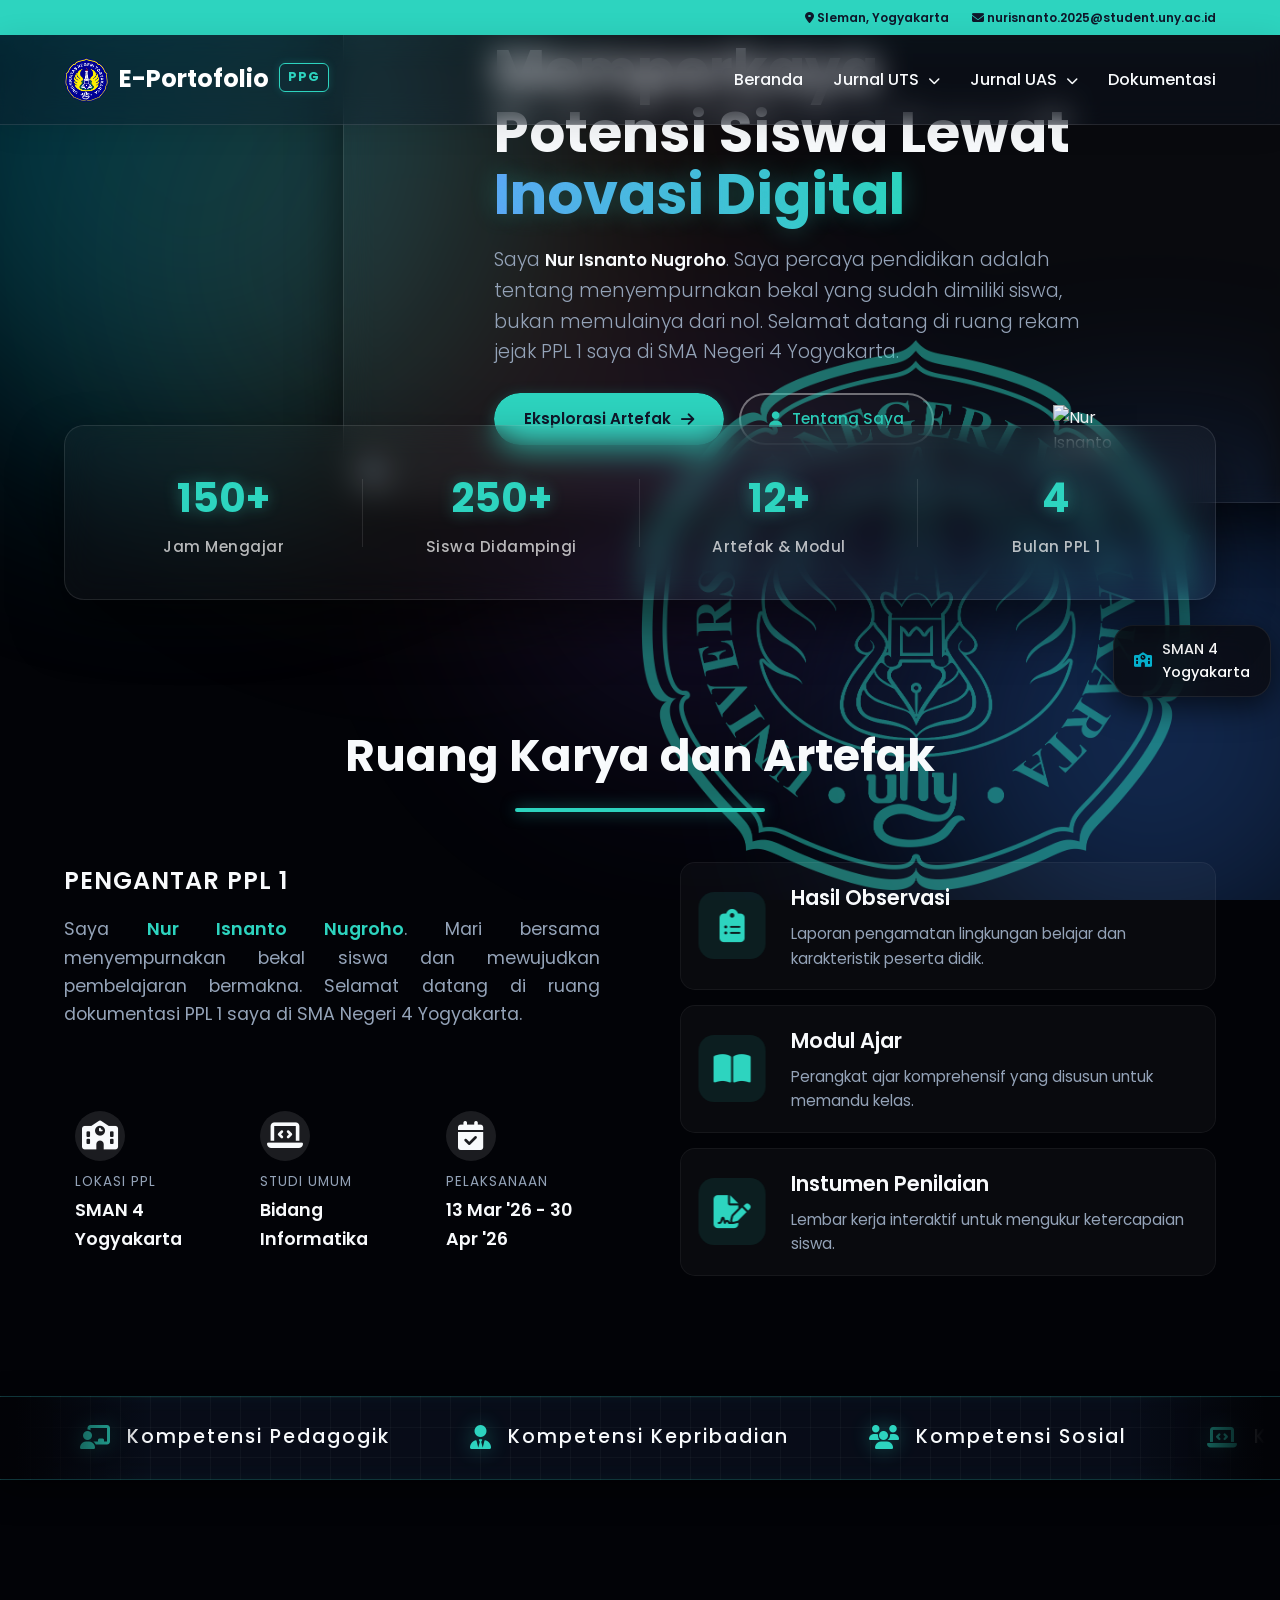
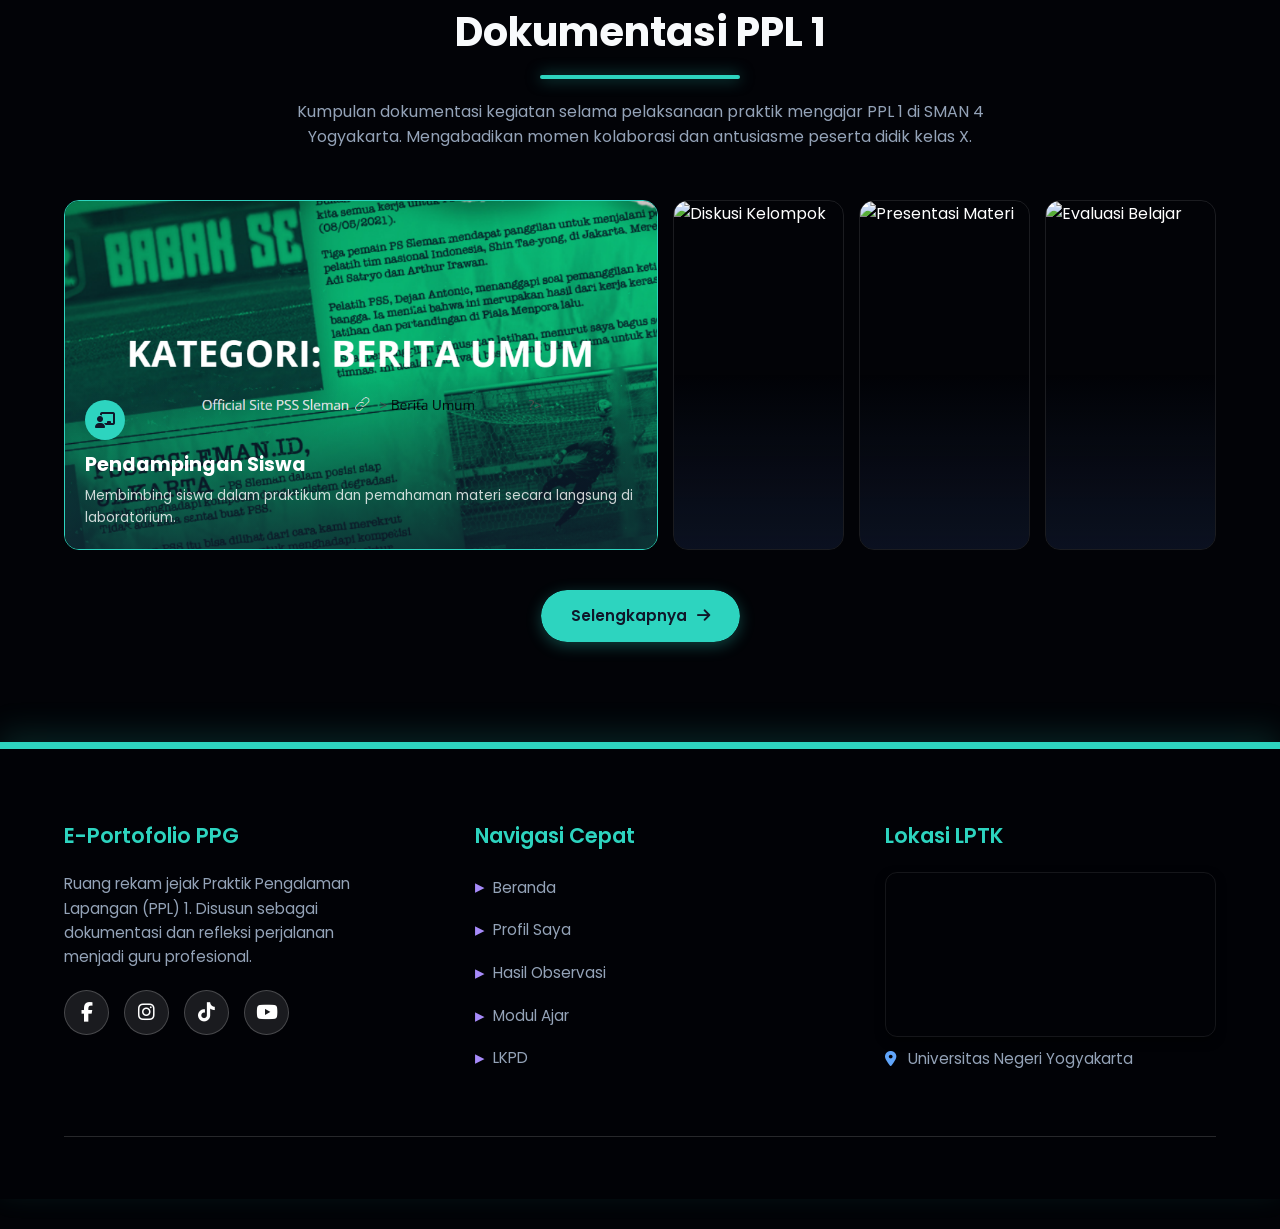
==== commit e4bd37c9: "tampilan navbar baru" ====
--- a/index.html
+++ b/index.html
@@ -49,7 +49,7 @@
         </div>
 
         <nav class="navbar glass-navbar">
-            <a href="#" class="logo">
+            <a href="index.html" class="logo">
                 <img src="img/logo uny.png" alt="UNY"> 
                 E-Portofolio <span class="badge-ppg">PPG</span>
             </a>
@@ -59,19 +59,28 @@
             </div>
 
             <ul class="nav-links">
-                <li><a href="#beranda" class="nav-item">Beranda</a></li>
-                <li><a href="#profil" class="nav-item">Profil</a></li>
+                <li><a href="index.html" class="nav-item">Beranda</a></li>
+                
                 <li class="dropdown">
-                    <a href="#artefak" class="nav-item">Artefak <i class="fas fa-chevron-down dropdown-icon"></i></a>
+                    <a href="#" class="nav-item">Jurnal UTS <i class="fas fa-chevron-down dropdown-icon"></i></a>
                     <ul class="dropdown-menu">
-                        <li><a href="#observasi"><i class="fas fa-clipboard-list"></i> Hasil Observasi</a></li>
-                        <li><a href="#modul"><i class="fas fa-book-open"></i> Modul Ajar</a></li>
-                        <li><a href="#lkpd"><i class="fas fa-file-alt"></i> LKPD</a></li>
-                        <li><a href="#dokumentasi"><i class="fas fa-camera"></i> Dokumentasi</a></li>
+                        <li><a href="profil.html"><i class="fas fa-user"></i> Profil Mahasiswa</a></li>
+                        <li><a href="observasi.html"><i class="fas fa-magnifying-glass"></i> Hasil Observasi</a></li>
+                        <li><a href="analisis.html"><i class="fas fa-clipboard-list"></i> Analisis Artefak</a></li>
+                        <li><a href="penilaian.html"><i class="fas fa-check-square"></i> Instrumen Penilaian</a></li>
+                        <li><a href="model-guru.html"><i class="fas fa-chalkboard-teacher"></i> Model Guru</a></li>
                     </ul>
                 </li>
-                <li><a href="#refleksi" class="nav-item">Refleksi</a></li>
-                <li><a href="#model-guru" class="nav-item">Model Guru</a></li>
+                
+                <li class="dropdown">
+                    <a href="#" class="nav-item">Jurnal UAS <i class="fas fa-chevron-down dropdown-icon"></i></a>
+                    <ul class="dropdown-menu">
+                        <li><a href="refleksi.html"><i class="fas fa-lightbulb"></i> Refleksi Akhir</a></li>
+                        <li><a href="filosofi.html"><i class="fas fa-book-open"></i> Filosofi Mengajar</a></li>
+                    </ul>
+                </li>
+                
+                <li><a href="dokumentasi.html" class="nav-item">Dokumentasi</a></li>
             </ul>
         </nav>
     </header>
@@ -84,7 +93,7 @@
                 <div class="pin pin-br"></div>
                 <div class="content">
                     <div class="badge-hero">
-                        <i class="fas fa-graduation-cap"></i> PPG Prajabatan Informatika UNY
+                        <i class="fas fa-graduation-cap"></i> PPG Calon Guru Informatika UNY
                     </div>
                     <h1>Memperkaya Potensi Siswa Lewat <br><span class="text-highlight">Inovasi Digital</span></h1>
                     <p>Saya <strong>Nur Isnanto Nugroho</strong>. Saya percaya pendidikan adalah tentang menyempurnakan bekal yang sudah dimiliki siswa, bukan memulainya dari nol. Selamat datang di ruang rekam jejak PPL 1 saya di SMA Negeri 4 Yogyakarta.</p>
@@ -137,7 +146,7 @@
     </section>
 
     <section class="artefak-section" id="artefak">
-        <h2 class="title-left">Ruang Karya dan Artefak</h2>   
+        <h2 class="title-left">Ruang Karya dan Artefak</h2>  
         <div class="split-layout">
             <div class="info-ppl">
                 <h3 class="info-subtitle">Pengantar PPL 1</h3>
@@ -155,7 +164,7 @@
                     </div>
                     <div class="stat-item">
                         <div class="stat-icon"><i class="fas fa-calendar-check"></i></div>
-                        <span>Waktu Pelaksanaan</span>
+                        <span>Pelaksanaan</span>
                         <h4>13 Mar '26 - 30 Apr '26</h4>
                     </div>
                 </div>
@@ -179,7 +188,7 @@
                 <a href="#lkpd" class="glass-card-mini feature-card">
                     <div class="feature-icon"><i class="fas fa-file-signature"></i></div>
                     <div class="feature-text">
-                        <h3>LKPD</h3>
+                        <h3>Instumen Penilaian</h3>
                         <p>Lembar kerja interaktif untuk mengukur ketercapaian siswa.</p>
                     </div>
                 </a>
@@ -187,77 +196,73 @@
         </div>
     </section>
 
-<section class="scrolling-banner">
-    <div class="banner-track">
-        <div class="banner-item"><i class="fas fa-chalkboard-teacher"></i> Kompetensi Pedagogik</div>
-        <div class="banner-item"><i class="fas fa-user-tie"></i> Kompetensi Kepribadian</div>
-        <div class="banner-item"><i class="fas fa-users"></i> Kompetensi Sosial</div>
-        <div class="banner-item"><i class="fas fa-laptop-code"></i> Kompetensi Profesional</div>
-        
-        <div class="banner-item"><i class="fas fa-chalkboard-teacher"></i> Kompetensi Pedagogik</div>
-        <div class="banner-item"><i class="fas fa-user-tie"></i> Kompetensi Kepribadian</div>
-        <div class="banner-item"><i class="fas fa-users"></i> Kompetensi Sosial</div>
-        <div class="banner-item"><i class="fas fa-laptop-code"></i> Kompetensi Profesional</div>
-    </div>
-</section>
-
-<section class="dokumentasi-section" id="dokumentasi">
+    <section class="scrolling-banner">
+        <div class="banner-track">
+            <div class="banner-item"><i class="fas fa-chalkboard-teacher"></i> Kompetensi Pedagogik</div>
+            <div class="banner-item"><i class="fas fa-user-tie"></i> Kompetensi Kepribadian</div>
+            <div class="banner-item"><i class="fas fa-users"></i> Kompetensi Sosial</div>
+            <div class="banner-item"><i class="fas fa-laptop-code"></i> Kompetensi Profesional</div>
+            
+            <div class="banner-item"><i class="fas fa-chalkboard-teacher"></i> Kompetensi Pedagogik</div>
+            <div class="banner-item"><i class="fas fa-user-tie"></i> Kompetensi Kepribadian</div>
+            <div class="banner-item"><i class="fas fa-users"></i> Kompetensi Sosial</div>
+            <div class="banner-item"><i class="fas fa-laptop-code"></i> Kompetensi Profesional</div>
+        </div>
+    </section>
+
+    <section class="dokumentasi-section" id="dokumentasi">
+        <div class="gallery-header">
+            <h2>Dokumentasi PPL 1</h2>
+            <p class="gallery-subtitle">Kumpulan dokumentasi kegiatan selama pelaksanaan praktik mengajar PPL 1 di SMAN 4 Yogyakarta. Mengabadikan momen kolaborasi dan antusiasme peserta didik kelas X.</p>
+        </div>
+
+        <div class="expand-grid-container">
+            <div class="expand-image-card active">
+                <img src="img/banner1.png" alt="Pendampingan Siswa">
+                <div class="expand-card-content">
+                    <div class="expand-icon"><i class="fas fa-chalkboard-teacher"></i></div>
+                    <h4>Pendampingan Siswa</h4>
+                    <p class="desc">Membimbing siswa dalam praktikum dan pemahaman materi secara langsung di laboratorium.</p>
+                </div>
+            </div>
+
+            <div class="expand-image-card">
+                <img src="img/banner2.png" alt="Diskusi Kelompok">
+                <div class="expand-card-content">
+                    <div class="expand-icon"><i class="fas fa-users"></i></div>
+                    <h4>Diskusi Kelompok</h4>
+                    <p class="desc">Siswa sangat antusias berkolaborasi memecahkan masalah pada LKPD interaktif.</p>
+                </div>
+            </div>
+            
+            <div class="expand-image-card">
+                <img src="img/banner3.png" alt="Presentasi Materi">
+                <div class="expand-card-content">
+                    <div class="expand-icon"><i class="fas fa-laptop-code"></i></div>
+                    <h4>Presentasi Materi</h4>
+                    <p class="desc">Pemaparan materi literasi dan etika digital di depan kelas dengan media presentasi menarik.</p>
+                </div>
+            </div>
+
+            <div class="expand-image-card">
+                <img src="img/banner4.png" alt="Evaluasi Belajar">
+                <div class="expand-card-content">
+                    <div class="expand-icon"><i class="fas fa-clipboard-check"></i></div>
+                    <h4>Evaluasi Belajar</h4>
+                    <p class="desc">Momen refleksi dan pengerjaan kuis interaktif di akhir siklus pembelajaran.</p>
+                </div>
+            </div>
+        </div>
+
+        <div class="gallery-action">
+            <a href="#semua-foto" class="btn-hero btn-primary">
+                Selengkapnya <i class="fas fa-arrow-right"></i>
+            </a>
+        </div>
+    </section>
     
-    <div class="gallery-header">
-        <h2>Dokumentasi PPL 1</h2>
-        <p class="gallery-subtitle">Kumpulan dokumentasi kegiatan selama pelaksanaan praktik mengajar PPL 1 di SMAN 4 Yogyakarta. Mengabadikan momen kolaborasi dan antusiasme peserta didik kelas X.</p>
-    </div>
-
-    <div class="expand-grid-container">
-        
-        <div class="expand-image-card active">
-            <img src="img/banner1.png" alt="Pendampingan Siswa">
-            <div class="expand-card-content">
-                <div class="expand-icon"><i class="fas fa-chalkboard-teacher"></i></div>
-                <h4>Pendampingan Siswa</h4>
-                <p class="desc">Membimbing siswa dalam praktikum dan pemahaman materi secara langsung di laboratorium.</p>
-            </div>
-        </div>
-
-        <div class="expand-image-card">
-            <img src="img/banner2.png" alt="Diskusi Kelompok">
-            <div class="expand-card-content">
-                <div class="expand-icon"><i class="fas fa-users"></i></div>
-                <h4>Diskusi Kelompok</h4>
-                <p class="desc">Siswa sangat antusias berkolaborasi memecahkan masalah pada LKPD interaktif.</p>
-            </div>
-        </div>
-        
-        <div class="expand-image-card">
-            <img src="img/banner3.png" alt="Presentasi Materi">
-            <div class="expand-card-content">
-                <div class="expand-icon"><i class="fas fa-laptop-code"></i></div>
-                <h4>Presentasi Materi</h4>
-                <p class="desc">Pemaparan materi literasi dan etika digital di depan kelas dengan media presentasi menarik.</p>
-            </div>
-        </div>
-
-        <div class="expand-image-card">
-            <img src="img/banner4.png" alt="Evaluasi Belajar">
-            <div class="expand-card-content">
-                <div class="expand-icon"><i class="fas fa-clipboard-check"></i></div>
-                <h4>Evaluasi Belajar</h4>
-                <p class="desc">Momen refleksi dan pengerjaan kuis interaktif di akhir siklus pembelajaran.</p>
-            </div>
-        </div>
-
-    </div>
-
-    <div class="gallery-action">
-        <a href="#semua-foto" class="btn-hero btn-primary">
-            Selengkapnya <i class="fas fa-arrow-right"></i>
-        </a>
-    </div>
-
-</section>
-    
-
-    <footer class="glass-footer">
+<!-- Footer -->
+    <footer class="glass-footer glass-footer-profil" style="position: relative; z-index: 10;">
         <div class="footer-content">
             <div class="footer-col">
                 <h3>E-Portofolio PPG</h3>
@@ -272,9 +277,9 @@
             <div class="footer-col">
                 <h3>Navigasi Cepat</h3>
                 <ul class="footer-links">
-                    <li><a href="#beranda">Beranda</a></li>
+                    <li><a href="index.html">Beranda</a></li>
                     <li><a href="profil.html">Profil Saya</a></li>
-                    <li><a href="#observasi">Hasil Observasi</a></li>
+                    <li><a href="observasi.html">Hasil Observasi</a></li>
                     <li><a href="#modul">Modul Ajar</a></li>
                     <li><a href="#lkpd">LKPD</a></li>
                 </ul>
@@ -282,8 +287,8 @@
             <div class="footer-col">
                 <h3>Lokasi LPTK</h3>
                 <div class="map-container">
-                    <iframe 
-                        src="https://www.google.com/maps/embed?pb=!1m18!1m12!1m3!1d3953.0981358052166!2d110.3845946152542!3d-7.768783494399778!2m3!1f0!2f0!3f0!3m2!1i1024!2i768!4f13.1!3m3!1m2!1s0x2e7a59b2d4729729%3A0xac4d7b5fdf34f8e!2sUniversitas%20Negeri%20Yogyakarta!5e0!3m2!1sid!2sid!4v1699000000000!5m2!1sid!2sid" 
+                    <iframe
+                        src="https://www.google.com/maps/embed?pb=!1m18!1m12!1m3!1d3953.0981358052166!2d110.3845946152542!3d-7.768783494399778!2m3!1f0!2f0!3f0!3m2!1i1024!2i768!4f13.1!3m3!1m2!1s0x2e7a59b2d4729729%3A0xac4d7b5fdf34f8e!2sUniversitas%20Negeri%20Yogyakarta!5e0!3m2!1sid!2sid!4v1699000000000!5m2!1sid!2sid"
                         width="100%" height="155" style="border:0;" allowfullscreen="" loading="lazy" referrerpolicy="no-referrer-when-downgrade">
                     </iframe>
                 </div>
@@ -291,191 +296,200 @@
             </div>
         </div>
         <div class="footer-bottom">
-            <p>© 2026 Nur Isnanto Nugroho. All Rights Reserved.</p>
+            <p>&copy; 2026 Nur Isnanto Nugroho. All Rights Reserved.</p>
         </div>
     </footer>
 
-<script>
-document.addEventListener('DOMContentLoaded', function() {
-
-    // =========================================
-    // 1. MENGHILANGKAN LOADING SCREEN
-    // =========================================
-    const loadingScreen = document.getElementById('loading-screen');
-    if (loadingScreen) {
-        setTimeout(() => {
-            loadingScreen.classList.add('hidden');
-        }, 1500); 
-    }
-
-    // =========================================
-    // 2. EFEK BACKGROUND BLOB (PARALLAX)
-    // =========================================
-    const blobContainer = document.querySelector('.blob-container');
-    if (blobContainer) {
-        document.addEventListener('mousemove', function(e) {
-            const x = e.clientX / window.innerWidth - 0.5;
-            const y = e.clientY / window.innerHeight - 0.5;
-            blobContainer.style.setProperty('--xOffset', `${x * 100}px`);
-            blobContainer.style.setProperty('--yOffset', `${y * 100}px`);
+    <script>
+    document.addEventListener('DOMContentLoaded', function() {
+
+        // =========================================
+        // 1. MENGHILANGKAN LOADING SCREEN
+        // =========================================
+        const loadingScreen = document.getElementById('loading-screen');
+        if (loadingScreen) {
+            setTimeout(() => {
+                loadingScreen.classList.add('hidden');
+            }, 1500); 
+        }
+
+        // =========================================
+        // 2. EFEK BACKGROUND BLOB (PARALLAX)
+        // =========================================
+        const blobContainer = document.querySelector('.blob-container');
+        if (blobContainer) {
+            document.addEventListener('mousemove', function(e) {
+                const x = e.clientX / window.innerWidth - 0.5;
+                const y = e.clientY / window.innerHeight - 0.5;
+                blobContainer.style.setProperty('--xOffset', `${x * 100}px`);
+                blobContainer.style.setProperty('--yOffset', `${y * 100}px`);
+            });
+        }
+
+        // =========================================
+        // 3. MOUSE TRAIL EFFECT (Titik mengikuti kursor)
+        // =========================================
+        const trail = document.getElementById('mouse-trail');
+        if (trail) {
+            document.addEventListener('mousemove', function(e) {
+                trail.style.setProperty('--x', e.clientX + 'px');
+                trail.style.setProperty('--y', e.clientY + 'px');
+            });
+        }
+
+        // =========================================
+        // 4. EFEK SCROLL NAVBAR (Transparan ke Solid)
+        // =========================================
+        const navbar = document.querySelector('.glass-navbar');
+        if (navbar) {
+            window.addEventListener('scroll', function() {
+                if (window.scrollY > 50) {
+                    navbar.classList.add('scrolled');
+                } else {
+                    navbar.classList.remove('scrolled');
+                }
+            });
+        }
+
+        // =========================================
+        // 5. AUTO-REVEAL & SCROLL REVEAL (Animasi Muncul)
+        // =========================================
+        const elemenOtomatis = document.querySelectorAll('h2, h3, p, .description, .subtitle, #statistik-section, .statistik-section, .stat-item-glass, .glass-stats-container, .glass-card-mini, .info-ppl, .expand-grid-container, .scrolling-banner, .gallery-action');
+        
+        elemenOtomatis.forEach(elemen => {
+            elemen.classList.add('is-scroll-reveal');
         });
-    }
-
-    // =========================================
-    // 3. MOUSE TRAIL EFFECT (Titik mengikuti kursor)
-    // =========================================
-    const trail = document.getElementById('mouse-trail');
-    if (trail) {
-        document.addEventListener('mousemove', function(e) {
-            trail.style.setProperty('--x', e.clientX + 'px');
-            trail.style.setProperty('--y', e.clientY + 'px');
-        });
-    }
-
-    // =========================================
-    // 4. EFEK SCROLL NAVBAR (Transparan ke Solid)
-    // =========================================
-    const navbar = document.querySelector('.glass-navbar');
-    if (navbar) {
-        window.addEventListener('scroll', function() {
-            if (window.scrollY > 50) {
-                navbar.classList.add('scrolled');
-            } else {
-                navbar.classList.remove('scrolled');
-            }
-        });
-    }
-
-    // =========================================
-    // 5. AUTO-REVEAL & SCROLL REVEAL (Animasi Muncul)
-    // =========================================
-    const elemenOtomatis = document.querySelectorAll('h2, h3, p, .description, .subtitle, #statistik-section, .statistik-section, .stat-item-glass, .glass-stats-container, .glass-card-mini, .info-ppl, .expand-grid-container, .scrolling-banner, .gallery-action');
-    
-    // Tambahkan class dasar ke semua elemen yang dipilih
-    elemenOtomatis.forEach(elemen => {
-        elemen.classList.add('is-scroll-reveal');
-    });
-
-    const reveals = document.querySelectorAll(".is-scroll-reveal");
-    function revealOnScroll() {
-        for (let i = 0; i < reveals.length; i++) {
-            let windowHeight = window.innerHeight;
-            let elementTop = reveals[i].getBoundingClientRect().top;
-            let elementVisible = 50; 
-            if (elementTop < windowHeight - elementVisible) {
-                reveals[i].classList.add("active");
-            }
-        }
-    }
-    window.addEventListener("scroll", revealOnScroll);
-    setTimeout(revealOnScroll, 100); // Panggil sekali saat web pertama dibuka
-
-    // =========================================
-    // 6. EFEK KARTU DOKUMENTASI EXPAND (Lebar saat dihover)
-    // =========================================
-    const expandCards = document.querySelectorAll('.expand-image-card');
-    if (expandCards.length > 0) {
-        expandCards.forEach(card => {
-            card.addEventListener('mouseenter', () => {
-                expandCards.forEach(c => c.classList.remove('active'));
-                card.classList.add('active');
-            });
-        });
-    }
-
-    // =========================================
-    // 7. LOGIKA GALERI / MODAL (Pop-up Gambar)
-    // =========================================
-    const cards = document.querySelectorAll('.gallery-card');
-    const modal = document.getElementById('galleryModal');
-    const closeModalBtn = document.getElementById('closeModal');
-    const modalImg = document.getElementById('modalImg');
-    const modalTitle = document.getElementById('modalTitle');
-    const modalDesc = document.getElementById('modalDesc');
-
-    if (modal && closeModalBtn && cards.length > 0) {
-        cards.forEach(card => {
-            card.addEventListener('click', () => {
-                if(modalImg) modalImg.src = card.getAttribute('data-img');
-                if(modalTitle) modalTitle.textContent = card.getAttribute('data-title');
-                if(modalDesc) modalDesc.textContent = card.getAttribute('data-desc');
-                modal.classList.add('show-modal');
-            });
-        });
-
-        closeModalBtn.addEventListener('click', () => modal.classList.remove('show-modal'));
-        window.addEventListener('click', (e) => {
-            if (e.target === modal) modal.classList.remove('show-modal');
-        });
-    }
-
-    // =========================================
-    // 8. MENU HAMBURGER & DROPDOWN DI MOBILE
-    // =========================================
-    const hamburgerBtn = document.querySelector('.hamburger');
-    const menuLinks = document.querySelector('.nav-links');
-    const menuItems = document.querySelectorAll('.nav-item'); 
-
-    if (hamburgerBtn && menuLinks) {
-        // Klik tombol hamburger
-        hamburgerBtn.addEventListener('click', (e) => {
-            e.stopPropagation(); // Mencegah klik bocor ke elemen bawahnya
-            menuLinks.classList.toggle('slide-active');
-            
-            // Ubah Ikon Garis Tiga <-> X
-            const icon = hamburgerBtn.querySelector('i');
-            if (icon) {
-                if (menuLinks.classList.contains('slide-active')) {
-                    icon.classList.remove('fa-bars');
-                    icon.classList.add('fa-times');
-                } else {
-                    icon.classList.remove('fa-times');
-                    icon.classList.add('fa-bars');
+
+        const reveals = document.querySelectorAll(".is-scroll-reveal");
+        function revealOnScroll() {
+            for (let i = 0; i < reveals.length; i++) {
+                let windowHeight = window.innerHeight;
+                let elementTop = reveals[i].getBoundingClientRect().top;
+                let elementVisible = 50; 
+                if (elementTop < windowHeight - elementVisible) {
+                    reveals[i].classList.add("active");
                 }
             }
-        });
-
-        // Tutup menu saat klik sembarang di luar navbar
-        document.addEventListener('click', (e) => {
-            if (!menuLinks.contains(e.target) && !hamburgerBtn.contains(e.target)) {
-                menuLinks.classList.remove('slide-active');
+        }
+        window.addEventListener("scroll", revealOnScroll);
+        setTimeout(revealOnScroll, 100); 
+
+        // =========================================
+        // 6. EFEK KARTU DOKUMENTASI EXPAND 
+        // =========================================
+        const expandCards = document.querySelectorAll('.expand-image-card');
+        if (expandCards.length > 0) {
+            expandCards.forEach(card => {
+                card.addEventListener('mouseenter', () => {
+                    expandCards.forEach(c => c.classList.remove('active'));
+                    card.classList.add('active');
+                });
+            });
+        }
+
+        // =========================================
+        // 7. LOGIKA GALERI / MODAL (Pop-up Gambar)
+        // =========================================
+        const cards = document.querySelectorAll('.gallery-card');
+        const modal = document.getElementById('galleryModal');
+        const closeModalBtn = document.getElementById('closeModal');
+        const modalImg = document.getElementById('modalImg');
+        const modalTitle = document.getElementById('modalTitle');
+        const modalDesc = document.getElementById('modalDesc');
+
+        if (modal && closeModalBtn && cards.length > 0) {
+            cards.forEach(card => {
+                card.addEventListener('click', () => {
+                    if(modalImg) modalImg.src = card.getAttribute('data-img');
+                    if(modalTitle) modalTitle.textContent = card.getAttribute('data-title');
+                    if(modalDesc) modalDesc.textContent = card.getAttribute('data-desc');
+                    modal.classList.add('show-modal');
+                });
+            });
+
+            closeModalBtn.addEventListener('click', () => modal.classList.remove('show-modal'));
+            window.addEventListener('click', (e) => {
+                if (e.target === modal) modal.classList.remove('show-modal');
+            });
+        }
+
+        // =========================================
+        // 8. MENU HAMBURGER & MULTI-DROPDOWN DI MOBILE
+        // =========================================
+        const hamburgerBtn = document.querySelector('.hamburger');
+        const menuLinks = document.querySelector('.nav-links');
+        const menuItems = document.querySelectorAll('.nav-item'); 
+
+        if (hamburgerBtn && menuLinks) {
+            hamburgerBtn.addEventListener('click', (e) => {
+                e.stopPropagation(); 
+                menuLinks.classList.toggle('slide-active');
+                
                 const icon = hamburgerBtn.querySelector('i');
-                if(icon && icon.classList.contains('fa-times')){
-                    icon.classList.remove('fa-times');
-                    icon.classList.add('fa-bars');
-                }
-            }
-        });
-
-        // Tutup menu saat salah satu link diklik (Kecuali dropdown Artefak)
-        menuItems.forEach(item => {
-            item.addEventListener('click', () => {
-                if (!item.parentElement.classList.contains('dropdown')) {
-                    menuLinks.classList.remove('slide-active');
-                    const icon = hamburgerBtn.querySelector('i');
-                    if(icon) {
+                if (icon) {
+                    if (menuLinks.classList.contains('slide-active')) {
+                        icon.classList.remove('fa-bars');
+                        icon.classList.add('fa-times');
+                    } else {
                         icon.classList.remove('fa-times');
                         icon.classList.add('fa-bars');
                     }
                 }
             });
-        });
+
+            document.addEventListener('click', (e) => {
+                if (!menuLinks.contains(e.target) && !hamburgerBtn.contains(e.target)) {
+                    menuLinks.classList.remove('slide-active');
+                    const icon = hamburgerBtn.querySelector('i');
+                    if(icon && icon.classList.contains('fa-times')){
+                        icon.classList.remove('fa-times');
+                        icon.classList.add('fa-bars');
+                    }
+                }
+            });
+
+            menuItems.forEach(item => {
+                item.addEventListener('click', () => {
+                    if (!item.parentElement.classList.contains('dropdown')) {
+                        menuLinks.classList.remove('slide-active');
+                        const icon = hamburgerBtn.querySelector('i');
+                        if(icon) {
+                            icon.classList.remove('fa-times');
+                            icon.classList.add('fa-bars');
+                        }
+                    }
+                });
+            });
+        }
+
+        // Handle Multiple Dropdowns (UTS & UAS) on Mobile
+        const dropBtns = document.querySelectorAll('.dropdown > a');
+        if (dropBtns.length > 0) {
+            dropBtns.forEach(btn => {
+                btn.addEventListener('click', (e) => {
+                    if (window.innerWidth <= 992) {
+                        e.preventDefault();
+                        
+                        // Tutup dropdown lain yang mungkin sedang terbuka
+                        dropBtns.forEach(otherBtn => {
+                            if (otherBtn !== btn) {
+                                otherBtn.parentElement.classList.remove('active');
+                            }
+                        });
+                        
+                        // Toggle dropdown yang diklik
+                        btn.parentElement.classList.toggle('active');
+                    }
+                });
+            });
+        }
+
+    }); // Penutup DOMContentLoaded
+
+    if ('scrollRestoration' in history) {
+        history.scrollRestoration = 'manual';
     }
-
-    // Buka/Tutup menu "Artefak" di dalam Hamburger
-    const dropBtn = document.querySelector('.dropdown > a');
-    const dropParent = document.querySelector('.dropdown');
-    
-    if (dropBtn && dropParent) {
-        dropBtn.addEventListener('click', (e) => {
-            if (window.innerWidth <= 992) {
-                e.preventDefault(); // Jangan langsung scroll ke bagian artefak
-                dropParent.classList.toggle('active');
-            }
-        });
-    }
-
-}); // Penutup DOMContentLoaded (Jangan Dihapus)
-</script>
+    window.scrollTo(0, 0);
+    </script>
 </body>
 </html>
--- a/css/style.css
+++ b/css/style.css
@@ -1,7 +1,7 @@
 @import url('https://fonts.googleapis.com/css2?family=Poppins:wght@300;400;500;700&display=swap');
 
 /* =========================================
-   0. VARIABEL WARNA (KODE ASLI)
+   0. VARIABEL WARNA & SHADOW
 ========================================= */
 :root {
     --bg-main: #0f172a; 
@@ -32,186 +32,850 @@
     --shadow-lg: 0 25px 50px rgba(0, 0, 0, 0.7);
 }
 
-* { margin: 0; padding: 0; box-sizing: border-box; font-family: 'Poppins', sans-serif; }
-html { scroll-behavior: smooth; background-color: var(--bg-base); }
-body { color: var(--text-primary); overflow-x: hidden; line-height: 1.6; background-size: 80px 80px; }
 /* =========================================
-   SCROLLBAR MEWAH (FLOATING GRADIENT)
+   1. RESET & BASE LAYOUT (FIX FOOTER MENGAMBANG)
 ========================================= */
-/* Mendukung Firefox */
+* { 
+    margin: 0; 
+    padding: 0; 
+    box-sizing: border-box; 
+    font-family: 'Poppins', sans-serif; 
+}
+
+html, body {
+    min-height: 100vh;
+    margin: 0;
+    padding: 0;
+}
+
+html { 
+    scroll-behavior: smooth; 
+    background-color: var(--bg-base); 
+}
+
+body { 
+    color: var(--text-primary); 
+    overflow-x: hidden; 
+    line-height: 1.6; 
+    background-size: 80px 80px;
+    
+    /* KUNCI FLEXBOX: Membuat susunan halaman dari atas ke bawah */
+    display: flex;
+    flex-direction: column;
+}
+
+/* =========================================
+   2. SCROLLBAR & ANIMASI REVEAL
+========================================= */
 html {
     scrollbar-width: thin;
     scrollbar-color: var(--accent-cyan) var(--bg-base);
 }
 
-/* Lebar keseluruhan scrollbar di Chrome/Edge/Safari */
-::-webkit-scrollbar {
+::-webkit-scrollbar { 
     width: 12px; 
 }
 
-/* Jalur scroll (Track) - Gelap dengan garis batas sangat tipis */
-::-webkit-scrollbar-track {
+::-webkit-scrollbar-track { 
     background: var(--bg-base); 
     border-left: 1px solid rgba(255, 255, 255, 0.02); 
 }
 
-/* Pegangan scroll (Thumb) - Gradasi Biru ke Cyan */
-::-webkit-scrollbar-thumb {
+::-webkit-scrollbar-thumb { 
     background: linear-gradient(180deg, var(--accent-blue) 0%, var(--accent-cyan) 100%);
     border-radius: 10px;
-    
-    /* TRIK SAKTI: Memberi border transparan/sewarna background agar thumb terlihat 'melayang' dan tidak terlalu gendut */
     border: 3px solid var(--bg-base); 
 }
 
-/* Saat pegangan disentuh (Hover) - Gradasi lebih menyala */
-::-webkit-scrollbar-thumb:hover {
-    background: linear-gradient(180deg, #93c5fd 0%, #67e8f9 100%);
-}
-
-/* Saat pegangan sedang diklik/ditarik (Active) */
-::-webkit-scrollbar-thumb:active {
-    background: var(--accent-cyan);
+::-webkit-scrollbar-thumb:hover { 
+    background: linear-gradient(180deg, #93c5fd 0%, #67e8f9 100%); 
+}
+
+::-webkit-scrollbar-thumb:active { 
+    background: var(--accent-cyan); 
+}
+
+.is-scroll-reveal {
+    opacity: 0;
+    transform: translateY(50px);
+    transition: all 0.8s ease-out;
+}
+
+.is-scroll-reveal.active {
+    opacity: 1;
+    transform: translateY(0);
 }
 
 /* =========================================
-   1. LOADING & EFEK (KODE ASLI)
+   3. EFEK MOUSE & PARALLAX BLOB
 ========================================= */
-.mouse-trail { position: fixed; top: 0; left: 0; width: 100vw; height: 100vh; pointer-events: none; z-index: 1000; }
-.mouse-trail::after { content: ''; position: absolute; top: var(--y, 0); left: var(--x, 0); width: 15px; height: 15px; background: var(--accent-1); border-radius: 50%; transform: translate(-50%, -50%); box-shadow: 0 0 40px 10px rgba(6, 182, 212, 0.4), 0 0 80px 20px rgba(6, 182, 212, 0.2); opacity: 0.8; }
-.background-canvas { position: fixed; top: 0; left: 0; width: 100vw; height: 100vh; z-index: -1; overflow: hidden; }
-.blob-container { width: 100%; height: 100%; transform: translate(var(--xOffset, 0), var(--yOffset, 0)); will-change: transform; }
-.blob { position: absolute; border-radius: 50%; filter: blur(120px); opacity: 0.3; animation: blob-flow infinite alternate-reverse ease-in-out; }
-.blob-1 { width: 50vw; height: 50vw; background: var(--accent-1); top: -20%; left: -10%; animation-duration: 20s; }
-.blob-2 { width: 40vw; height: 40vw; background: var(--accent-2); bottom: -10%; right: -10%; animation-duration: 25s; }
-.blob-3 { width: 30vw; height: 30vw; background: var(--accent-3); top: 40%; left: 40%; opacity: 0.15; animation-duration: 30s; }
-.blob-4 { width: 45vw; height: 45vw; background: #ea580c; bottom: 40%; left: 10%; opacity: 0.1; animation-duration: 35s; }
-@keyframes blob-flow { 0% { transform: scale(1) translate(0, 0) rotate(0deg); border-radius: 50%; } 33% { transform: scale(1.1) translate(100px, 50px) rotate(120deg); border-radius: 30% 70% 70% 30% / 30% 30% 70% 70%; } 66% { transform: scale(0.9) translate(-50px, 100px) rotate(240deg); border-radius: 60% 40% 30% 70% / 60% 30% 70% 40%; } 100% { transform: scale(1) translate(0, 0) rotate(360deg); border-radius: 50%; } }
-
-#loading-screen { position: fixed; top: 0; left: 0; width: 100vw; height: 100vh; background: var(--bg-main); display: flex; align-items: center; justify-content: center; z-index: 9999; transition: opacity 0.6s ease, visibility 0.6s ease; }
-#loading-screen.hidden { opacity: 0; visibility: hidden; pointer-events: none; }
-.loader-content { display: flex; flex-direction: column; align-items: center; gap: 25px; }
-.logo-flipper-container { width: 150px; height: 150px; perspective: 1000px; }
-.logo-flipper { width: 100%; height: 100%; position: relative; transform-style: preserve-3d; animation: flipLogo 2s infinite ease-in-out; }
-.logo-front, .logo-back { position: absolute; width: 100%; height: 100%; backface-visibility: hidden; display: flex; align-items: center; justify-content: center; }
-.logo-front img, .logo-back img { width: 100%; height: auto; filter: drop-shadow(0 5px 15px rgba(45, 212, 191, 0.4)); }
-.logo-back { transform: rotateY(180deg); }
-@keyframes flipLogo { 0% { transform: rotateY(0deg); } 50% { transform: rotateY(180deg); } 100% { transform: rotateY(360deg); } }
-.loading-text-wave { display: flex; font-size: 1.2rem; font-weight: 600; color: var(--text-light); letter-spacing: 3px; }
-.loading-text-wave span { display: inline-block; animation: waveText 1.5s infinite ease-in-out; animation-delay: calc(0.1s * var(--i)); }
-.loading-text-wave .space { width: 8px; }
-@keyframes waveText { 0%, 40%, 100% { transform: translateY(0); color: var(--text-light); } 20% { transform: translateY(-10px); color: var(--accent-cyan); text-shadow: 0 0 10px var(--accent-cyan); } }
+.mouse-trail { 
+    position: fixed; 
+    top: 0; 
+    left: 0; 
+    width: 100vw; 
+    height: 100vh; 
+    pointer-events: none; 
+    z-index: 1000; 
+}
+
+.mouse-trail::after { 
+    content: ''; 
+    position: absolute; 
+    top: var(--y, 0); 
+    left: var(--x, 0); 
+    width: 15px; 
+    height: 15px; 
+    background: var(--accent-1); 
+    border-radius: 50%; 
+    transform: translate(-50%, -50%); 
+    box-shadow: 0 0 40px 10px rgba(6, 182, 212, 0.4), 0 0 80px 20px rgba(6, 182, 212, 0.2); 
+    opacity: 0.8; 
+}
+
+.background-canvas { 
+    position: fixed; 
+    top: 0; 
+    left: 0; 
+    width: 100vw; 
+    height: 100vh; 
+    z-index: -1; 
+    overflow: hidden; 
+}
+
+.blob-container { 
+    width: 100%; 
+    height: 100%; 
+    transform: translate(var(--xOffset, 0), var(--yOffset, 0)); 
+    will-change: transform; 
+}
+
+.blob { 
+    position: absolute; 
+    border-radius: 50%; 
+    filter: blur(120px); 
+    opacity: 0.3; 
+    animation: blob-flow infinite alternate-reverse ease-in-out; 
+}
+
+.blob-1 { 
+    width: 50vw; 
+    height: 50vw; 
+    background: var(--accent-1); 
+    top: -20%; 
+    left: -10%; 
+    animation-duration: 20s; 
+}
+
+.blob-2 { 
+    width: 40vw; 
+    height: 40vw; 
+    background: var(--accent-2); 
+    bottom: -10%; 
+    right: -10%; 
+    animation-duration: 25s; 
+}
+
+.blob-3 { 
+    width: 30vw; 
+    height: 30vw; 
+    background: var(--accent-3); 
+    top: 40%; 
+    left: 40%; 
+    opacity: 0.15; 
+    animation-duration: 30s; 
+}
+
+.blob-4 { 
+    width: 45vw; 
+    height: 45vw; 
+    background: #ea580c; 
+    bottom: 40%; 
+    left: 10%; 
+    opacity: 0.1; 
+    animation-duration: 35s; 
+}
+
+@keyframes blob-flow { 
+    0% { 
+        transform: scale(1) translate(0, 0) rotate(0deg); 
+        border-radius: 50%; 
+    } 
+    33% { 
+        transform: scale(1.1) translate(100px, 50px) rotate(120deg); 
+        border-radius: 30% 70% 70% 30% / 30% 30% 70% 70%; 
+    } 
+    66% { 
+        transform: scale(0.9) translate(-50px, 100px) rotate(240deg); 
+        border-radius: 60% 40% 30% 70% / 60% 30% 70% 40%; 
+    } 
+    100% { 
+        transform: scale(1) translate(0, 0) rotate(360deg); 
+        border-radius: 50%; 
+    } 
+}
 
 /* =========================================
-   2. NAVBAR & HEADER (KODE ASLI)
+   4. LOADING SCREEN
 ========================================= */
-.header-utama { display: flex; flex-direction: column; width: 100%; position: sticky; top: -37px; z-index: 1000; }
-.top-bar { background: var(--accent-cyan); color: #0f172a; height: 35px; padding: 0 5%; display: flex; align-items: center; justify-content: flex-end; font-size: 0.75rem; font-weight: 600; width: 100%; box-sizing: border-box; }
-.top-info span { margin-left: 20px; }
-.navbar { width: 100%; background: rgba(15, 23, 42, 0.3); backdrop-filter: blur(16px); -webkit-backdrop-filter: blur(16px); border-bottom: 1px solid rgba(255, 255, 255, 0.1); padding: 22px 5%; display: flex; justify-content: space-between; align-items: center; box-shadow: 0 4px 30px rgba(0, 0, 0, 0.1); box-sizing: border-box; }
-.logo { display: flex; align-items: center; gap: 10px; font-size: 1.5rem; font-weight: 700; color: #ffffff; text-decoration: none; }
-.logo img { height: 45px !important; width: auto; }
-.badge-ppg { font-size: 0.8rem; background: transparent; color: var(--accent-cyan); border: 1px solid var(--accent-cyan); padding: 3px 8px; border-radius: 6px; letter-spacing: 1px; font-weight: 700; transform: translateY(-2px); box-shadow: 0 0 8px rgba(45, 212, 191, 0.2); }
-.nav-links { list-style: none; display: flex; align-items: center; gap: 30px; margin: 0; padding: 0; }
-.nav-item { color: var(--text-light); text-decoration: none; font-weight: 500; position: relative; padding: 5px 0; transition: color 0.3s ease; }
-.nav-item:hover { color: var(--accent-cyan); }
-.nav-item::after { content: ''; position: absolute; bottom: 0; left: 50%; width: 0%; height: 2px; background: var(--accent-cyan); transition: all 0.3s ease; transform: translateX(-50%); }
-.nav-item:hover::after { width: 100%; box-shadow: 0 0 8px var(--accent-cyan); }
-.dropdown { position: relative; }
-.dropdown-icon { font-size: 0.75rem; margin-left: 5px; transition: transform 0.3s ease; }
-.dropdown:hover .dropdown-icon { transform: rotate(180deg); color: var(--accent-cyan); }
-.dropdown-menu { position: absolute; top: 150%; left: 0; min-width: 240px; background: rgba(15, 23, 42, 0.85); backdrop-filter: blur(20px); -webkit-backdrop-filter: blur(20px); border: 1px solid rgba(255, 255, 255, 0.15); border-top: 3px solid var(--accent-cyan); border-radius: 8px; padding: 10px 0; list-style: none; box-shadow: 0 15px 35px rgba(0, 0, 0, 0.7); opacity: 0; visibility: hidden; transform: translateY(20px) scale(0.95); transition: all 0.4s cubic-bezier(0.68, -0.55, 0.265, 1.55); z-index: 1000; }
-.dropdown:hover .dropdown-menu { top: 100%; opacity: 1; visibility: visible; transform: translateY(0) scale(1); }
-.dropdown-menu li { padding: 0; margin: 0; }
-.dropdown-menu a { display: flex; align-items: center; gap: 12px; padding: 12px 20px; color: var(--text-light); text-decoration: none; font-size: 0.95rem; font-weight: 500; position: relative; overflow: hidden; transition: all 0.3s ease; z-index: 1; }
-.dropdown-menu i { color: rgba(255, 255, 255, 0.4); font-size: 1.1rem; transition: color 0.3s ease; }
-.dropdown-menu a::before { content: ''; position: absolute; top: 0; left: 0; width: 0%; height: 100%; background: rgba(45, 212, 191, 0.1); transition: width 0.3s ease; z-index: -1; border-left: 0px solid var(--accent-cyan); }
-.dropdown-menu a:hover { color: var(--accent-cyan); padding-left: 30px; }
-.dropdown-menu a:hover::before { width: 100%; border-left: 4px solid var(--accent-cyan); }
-.dropdown-menu a:hover i { color: var(--accent-cyan); }
+#loading-screen { 
+    position: fixed; 
+    top: 0; 
+    left: 0; 
+    width: 100vw; 
+    height: 100vh; 
+    background: var(--bg-main); 
+    display: flex; 
+    align-items: center; 
+    justify-content: center; 
+    z-index: 9999; 
+    transition: opacity 0.6s ease, visibility 0.6s ease; 
+}
+
+#loading-screen.hidden { 
+    opacity: 0; 
+    visibility: hidden; 
+    pointer-events: none; 
+}
+
+.loader-content { 
+    display: flex; 
+    flex-direction: column; 
+    align-items: center; 
+    gap: 25px; 
+}
+
+.logo-flipper-container { 
+    width: 150px; 
+    height: 150px; 
+    perspective: 1000px; 
+}
+
+.logo-flipper { 
+    width: 100%; 
+    height: 100%; 
+    position: relative; 
+    transform-style: preserve-3d; 
+    animation: flipLogo 2s infinite ease-in-out; 
+}
+
+.logo-front, .logo-back { 
+    position: absolute; 
+    width: 100%; 
+    height: 100%; 
+    backface-visibility: hidden; 
+    display: flex; 
+    align-items: center; 
+    justify-content: center; 
+}
+
+.logo-front img, .logo-back img { 
+    width: 100%; 
+    height: auto; 
+    filter: drop-shadow(0 5px 15px rgba(45, 212, 191, 0.4)); 
+}
+
+.logo-back { 
+    transform: rotateY(180deg); 
+}
+
+@keyframes flipLogo { 
+    0% { transform: rotateY(0deg); } 
+    50% { transform: rotateY(180deg); } 
+    100% { transform: rotateY(360deg); } 
+}
+
+.loading-text-wave { 
+    display: flex; 
+    font-size: 1.2rem; 
+    font-weight: 600; 
+    color: var(--text-light); 
+    letter-spacing: 3px; 
+}
+
+.loading-text-wave span { 
+    display: inline-block; 
+    animation: waveText 1.5s infinite ease-in-out; 
+    animation-delay: calc(0.1s * var(--i)); 
+}
+
+.loading-text-wave .space { 
+    width: 8px; 
+}
+
+@keyframes waveText { 
+    0%, 40%, 100% { 
+        transform: translateY(0); 
+        color: var(--text-light); 
+    } 
+    20% { 
+        transform: translateY(-10px); 
+        color: var(--accent-cyan); 
+        text-shadow: 0 0 10px var(--accent-cyan); 
+    } 
+}
 
 /* =========================================
-   3. HERO SECTION (KODE ASLI 100%)
+   5. NAVBAR & HEADER
 ========================================= */
-main { min-height: 100vh; display: flex; align-items: center; justify-content: center; padding: 100px 20px 60px; }
-.container { position: relative; z-index: 2; display: flex; align-items: center; justify-content: center; width: 1920px; margin-top: -100px; margin-left: 300px; }
-.container .glass-card{ transform: translateY(-102px); }
+.header-utama { 
+    display: flex; 
+    flex-direction: column; 
+    width: 100%; 
+    position: sticky; 
+    top: -37px; 
+    z-index: 1000; 
+}
+
+.top-bar { 
+    background: var(--accent-cyan); 
+    color: #0f172a; 
+    height: 35px; 
+    padding: 0 5%; 
+    display: flex; 
+    align-items: center; 
+    justify-content: flex-end; 
+    font-size: 0.75rem; 
+    font-weight: 600; 
+    width: 100%; 
+    box-sizing: border-box; 
+}
+
+.top-info span { 
+    margin-left: 20px; 
+}
+
+.navbar { 
+    width: 100%; 
+    background: rgba(15, 23, 42, 0.3); 
+    backdrop-filter: blur(16px); 
+    -webkit-backdrop-filter: blur(16px); 
+    border-bottom: 1px solid rgba(255, 255, 255, 0.1); 
+    padding: 22px 5%; 
+    display: flex; 
+    justify-content: space-between; 
+    align-items: center; 
+    box-shadow: 0 4px 30px rgba(0, 0, 0, 0.1); 
+    box-sizing: border-box; 
+}
+
+.logo { 
+    display: flex; 
+    align-items: center; 
+    gap: 10px; 
+    font-size: 1.5rem; 
+    font-weight: 700; 
+    color: #ffffff; 
+    text-decoration: none; 
+}
+
+.logo img { 
+    height: 45px !important; 
+    width: auto; 
+}
+
+.badge-ppg { 
+    font-size: 0.8rem; 
+    background: transparent; 
+    color: var(--accent-cyan); 
+    border: 1px solid var(--accent-cyan); 
+    padding: 3px 8px; 
+    border-radius: 6px; 
+    letter-spacing: 1px; 
+    font-weight: 700; 
+    transform: translateY(-2px); 
+    box-shadow: 0 0 8px rgba(45, 212, 191, 0.2); 
+}
+
+.nav-links { 
+    list-style: none; 
+    display: flex; 
+    align-items: center; 
+    gap: 30px; 
+    margin: 0; 
+    padding: 0; 
+}
+
+.nav-item { 
+    color: var(--text-light); 
+    text-decoration: none; 
+    font-weight: 500; 
+    position: relative; 
+    padding: 5px 0; 
+    transition: color 0.3s ease; 
+}
+
+.nav-item:hover { 
+    color: var(--accent-cyan); 
+}
+
+.nav-item::after { 
+    content: ''; 
+    position: absolute; 
+    bottom: 0; 
+    left: 50%; 
+    width: 0%; 
+    height: 2px; 
+    background: var(--accent-cyan); 
+    transition: all 0.3s ease; 
+    transform: translateX(-50%); 
+}
+
+.nav-item:hover::after { 
+    width: 100%; 
+    box-shadow: 0 0 8px var(--accent-cyan); 
+}
+
+.dropdown { 
+    position: relative; 
+}
+
+.dropdown-icon { 
+    font-size: 0.75rem; 
+    margin-left: 5px; 
+    transition: transform 0.3s ease; 
+}
+
+.dropdown:hover .dropdown-icon { 
+    transform: rotate(180deg); 
+    color: var(--accent-cyan); 
+}
+
+.dropdown-menu { 
+    position: absolute; 
+    top: 150%; 
+    left: 0; 
+    min-width: 240px; 
+    background: rgba(15, 23, 42, 0.85); 
+    backdrop-filter: blur(20px); 
+    -webkit-backdrop-filter: blur(20px); 
+    border: 1px solid rgba(255, 255, 255, 0.15); 
+    border-top: 3px solid var(--accent-cyan); 
+    border-radius: 8px; 
+    padding: 10px 0; 
+    list-style: none; 
+    box-shadow: 0 15px 35px rgba(0, 0, 0, 0.7); 
+    opacity: 0; 
+    visibility: hidden; 
+    transform: translateY(20px) scale(0.95); 
+    transition: all 0.4s cubic-bezier(0.68, -0.55, 0.265, 1.55); 
+    z-index: 1000; 
+}
+
+.dropdown:hover .dropdown-menu { 
+    top: 100%; 
+    opacity: 1; 
+    visibility: visible; 
+    transform: translateY(0) scale(1); 
+}
+
+.dropdown-menu li { 
+    padding: 0; 
+    margin: 0; 
+}
+
+.dropdown-menu a { 
+    display: flex; 
+    align-items: center; 
+    gap: 12px; 
+    padding: 12px 20px; 
+    color: var(--text-light); 
+    text-decoration: none; 
+    font-size: 0.95rem; 
+    font-weight: 500; 
+    position: relative; 
+    overflow: hidden; 
+    transition: all 0.3s ease; 
+    z-index: 1; 
+}
+
+.dropdown-menu i { 
+    color: rgba(255, 255, 255, 0.4); 
+    font-size: 1.1rem; 
+    transition: color 0.3s ease; 
+}
+
+.dropdown-menu a::before { 
+    content: ''; 
+    position: absolute; 
+    top: 0; 
+    left: 0; 
+    width: 0%; 
+    height: 100%; 
+    background: rgba(45, 212, 191, 0.1); 
+    transition: width 0.3s ease; 
+    z-index: -1; 
+    border-left: 0px solid var(--accent-cyan); 
+}
+
+.dropdown-menu a:hover { 
+    color: var(--accent-cyan); 
+    padding-left: 30px; 
+}
+
+.dropdown-menu a:hover::before { 
+    width: 100%; 
+    border-left: 4px solid var(--accent-cyan); 
+}
+
+.dropdown-menu a:hover i { 
+    color: var(--accent-cyan); 
+}
+
+/* =========================================
+   6. HERO SECTION
+========================================= */
+main { 
+    min-height: 100vh; 
+    display: flex; 
+    align-items: center; 
+    justify-content: center; 
+    padding: 100px 20px 60px; 
+}
+
+.container { 
+    position: relative; 
+    z-index: 2; 
+    display: flex; 
+    align-items: center; 
+    justify-content: center; 
+    width: 1920px; 
+    margin-top: -100px; 
+    margin-left: 300px; 
+}
+
+.container .glass-card { 
+    transform: translateY(-102px); 
+    margin-top: -440px; 
+}
+
 .glass-card {
-    /* INI DIA KUNCINYA: Warnanya disamakan persis dengan Statistik Pencapaian */
-    background: rgba(255, 255, 255, 0.03); /* Transparan sangat bening dan tipis */
+    background: rgba(255, 255, 255, 0.03); 
     backdrop-filter: blur(16px);
     -webkit-backdrop-filter: blur(16px);
-    border: 1px solid rgba(255, 255, 255, 0.1); /* Garis kaca putih samar */
-    
-    /* Bayangan tetap dipertahankan agar kotaknya terlihat melayang */
+    border: 1px solid rgba(255, 255, 255, 0.1); 
     box-shadow: 0 25px 50px rgba(0, 0, 0, 0.5);
     border-radius: 25px;
-    
-    /* (Ukuran bawaan tetap tidak diubah sama sekali) */
-    width: 1000px;
+    width: 1000px; 
     height: 560px;
     padding: 80px 80px 100px 200px; 
     color: var(--text-light);
     position: relative;
-    margin-top: -440px;
-}.badge-hero { display: inline-flex; align-items: center; gap: 10px; background: rgba(255, 255, 255, 0.05); border: 1px solid rgba(255, 255, 255, 0.15); padding: 6px 16px; border-radius: 30px; font-size: 0.8rem; font-weight: 500; color: var(--accent-cyan); margin-bottom: 12px; backdrop-filter: blur(10px); }
-.glass-card h1 { font-size: 3.5rem; line-height: 1.1; margin-bottom: 20px; font-weight: 700; max-width: 600px; }
-.text-highlight { color: transparent; background: linear-gradient(90deg, var(--accent-blue), var(--accent-cyan)); -webkit-background-clip: text; background-clip: text; text-shadow: 0 0 25px rgba(45, 212, 191, 0.3); }
-.glass-card p { font-size: 1.2rem; font-weight: 300; line-height: 1.6; color: var(--text-muted); max-width: 600px; margin-bottom: 0; }
-.glass-card p strong { color: var(--text-light); font-weight: 600; font-size: 1.05rem; }
-.hero-buttons { display: flex; gap: 15px; margin-top: 25px; }
-.btn-hero { padding: 12px 28px; border-radius: 50px; font-size: 0.95rem; font-weight: 600; text-decoration: none; display: inline-flex; align-items: center; gap: 10px; position: relative; overflow: hidden; transition: all 0.4s ease; z-index: 1; }
-
-.btn-primary { background: transparent; color: var(--bg-main); border: none; padding: 14px 30px; box-shadow: 0 4px 15px rgba(45, 212, 191, 0.3); font-weight: 600; position: relative; overflow: hidden; border-radius: 50px; z-index: 1; }
-.btn-primary::after { content: ''; position: absolute; inset: 0px; background: var(--accent-cyan); border-radius: inherit; z-index: -1; transition: all 0.4s ease; }
-.btn-primary:hover::after { inset: 2px; background: #0f172a; }
-.btn-primary::before { content: ''; position: absolute; top: 50%; left: 50%; width: 200%; padding-bottom: 200%; background: conic-gradient(transparent, transparent, transparent, var(--accent-cyan)); z-index: -2; opacity: 0; transition: opacity 0.3s ease; }
-.btn-primary:hover { color: var(--accent-cyan); box-shadow: 0 8px 25px rgba(15, 23, 42, 0.6); transform: translateY(-4px); }
-.btn-primary:hover::before { opacity: 1; animation: borderRotate 1.5s linear infinite; }
-.btn-primary i { transition: transform 0.3s ease; }
-.btn-primary:hover i { transform: translateX(5px); }
-
-.btn-secondary { background: transparent; color: var(--accent-cyan); border: none; padding: 14px 30px; backdrop-filter: blur(5px); font-weight: 500; position: relative; overflow: hidden; border-radius: 50px; z-index: 1; box-shadow: inset 0 0 0 2px rgba(255, 255, 255, 0.4); transition: all 0.3s ease; }
-.btn-secondary::after { content: ''; position: absolute; inset: 2px; background: transparent; border-radius: inherit; z-index: -1; transition: background 0.3s ease; }
-.btn-secondary:hover::after { background: var(--bg-main); }
-.btn-secondary:hover { color: var(--accent-cyan); transform: translateY(-4px); box-shadow: 0 8px 20px rgba(255, 255, 255, 0.2); }
-.btn-secondary::before { content: ''; position: absolute; top: 50%; left: 50%; width: 200%; padding-bottom: 200%; background: conic-gradient(transparent, transparent, transparent, var(--accent-cyan)); z-index: -2; opacity: 0; transition: opacity 0.3s ease; }
-.btn-secondary:hover::before { opacity: 1; animation: borderRotate 1.5s linear infinite; }
-.btn-secondary i { transition: transform 0.3s ease; }
-.btn-secondary:hover i { transform: scale(1.15); }
-
-@keyframes borderRotate { 0% { transform: translate(-50%, -50%) rotate(0deg); } 100% { transform: translate(-50%, -50%) rotate(360deg); } }
-.pin { position: absolute; width: 18px; height: 18px; background: radial-gradient(circle, var(--pin-light), var(--pin-dark)); border-radius: 50%; box-shadow: 0 2px 4px rgba(0,0,0,0.3); }
-.pin-tl { top: 20px; left: 20px; } .pin-bl { bottom: 20px; left: 20px; } .pin-br { bottom: 20px; right: 20px; }
-
-.image-container { z-index: 1; margin-right: 0px; margin-left: -290px; position: relative; transform: translateY(-102px); }
-.hero-image .uny-watermark { position: absolute; top: 20%; right: 25%; width: 550px; height: 550px; z-index: 0; opacity: 0.5; pointer-events: none; animation: rotateAndPulse 15s linear infinite; transform-origin: center; margin-top: -80px; }
-@keyframes rotateAndPulse { 0% { transform: rotate(0deg) scale(1); opacity: 0.8; } 12.5% { transform: rotate(45deg) scale(0.9); opacity: 0.8; } 25% { transform: rotate(90deg) scale(1); opacity: 0.8; } 37.5% { transform: rotate(135deg) scale(0.9); opacity: 0.8; } 50% { transform: rotate(180deg) scale(1); opacity: 0.8; } 62.5% { transform: rotate(225deg) scale(0.9); opacity: 0.8; } 75% { transform: rotate(270deg) scale(1); opacity: 0.8; } 87.5% { transform: rotate(315deg) scale(0.9); opacity: 0.8; } 100% { transform: rotate(360deg) scale(1); opacity: 0.8; } }
-.image-container .hero-image .foto-profil { width: 700px; margin-right: 100px; height: auto; filter: drop-shadow(0 20px 30px rgba(0,0,0,0.5)); animation: geserKanan 2s ease-in-out infinite alternate; -webkit-mask-image: linear-gradient(to bottom, rgba(0,0,0,1) 60%, rgba(0,0,0,0) 95%); mask-image: linear-gradient(to bottom, rgba(0,0,0,1) 60%, rgba(0,0,0,0) 80%); }
-@keyframes geserKanan { 0% { transform: translateY(-10px); } 100% { transform: translateY(10px); } }
-.content { margin-top: -30px; margin-left: -50px; }
-.hero-visual { flex: 0.8; display: flex; justify-content: center; position: relative; }
-.immersive-floating-card { position: absolute; background: rgba(10, 10, 15, 0.8); border: 1px solid var(--glass-border); padding: 12px 20px; border-radius: 20px; font-size: 0.9rem; font-weight: 500; display: flex; align-items: center; gap: 10px; box-shadow: 0 10px 30px rgba(0,0,0,0.6); backdrop-filter: blur(15px); animation: card-float 5s ease-in-out infinite alternate; }
-.immersive-floating-card i { color: var(--accent-1); }
-.card-1 { top: 220px; left:60px; animation-delay: 1s; }
-.card-2 { bottom: 700px; right: 220px; animation-delay: 2s; }
-@keyframes card-float { 0% { transform: translateY(0); } 100% { transform: translateY(-10px); } }
+}
+
+.badge-hero { 
+    display: inline-flex; 
+    align-items: center; 
+    gap: 10px; 
+    background: rgba(255, 255, 255, 0.05); 
+    border: 1px solid rgba(255, 255, 255, 0.15); 
+    padding: 6px 16px; 
+    border-radius: 30px; 
+    font-size: 0.8rem; 
+    font-weight: 500; 
+    color: var(--accent-cyan); 
+    margin-bottom: 12px; 
+    backdrop-filter: blur(10px); 
+}
+
+.glass-card h1 { 
+    font-size: 3.5rem; 
+    line-height: 1.1; 
+    margin-bottom: 20px; 
+    font-weight: 700; 
+    max-width: 600px; 
+}
+
+.text-highlight { 
+    color: transparent; 
+    background: linear-gradient(90deg, var(--accent-blue), var(--accent-cyan)); 
+    -webkit-background-clip: text; 
+    background-clip: text; 
+    text-shadow: 0 0 25px rgba(45, 212, 191, 0.3); 
+}
+
+.glass-card p { 
+    font-size: 1.2rem; 
+    font-weight: 300; 
+    line-height: 1.6; 
+    color: var(--text-muted); 
+    max-width: 600px; 
+    margin-bottom: 0; 
+}
+
+.glass-card p strong { 
+    color: var(--text-light); 
+    font-weight: 600; 
+    font-size: 1.05rem; 
+}
+
+.hero-buttons { 
+    display: flex; 
+    gap: 15px; 
+    margin-top: 25px; 
+}
+
+.btn-hero { 
+    padding: 12px 28px; 
+    border-radius: 50px; 
+    font-size: 0.95rem; 
+    font-weight: 600; 
+    text-decoration: none; 
+    display: inline-flex; 
+    align-items: center; 
+    gap: 10px; 
+    position: relative; 
+    overflow: hidden; 
+    transition: all 0.4s ease; 
+    z-index: 1; 
+}
+
+.btn-primary { 
+    background: transparent; 
+    color: var(--bg-main); 
+    border: none; 
+    padding: 14px 30px; 
+    box-shadow: 0 4px 15px rgba(45, 212, 191, 0.3); 
+    font-weight: 600; 
+    position: relative; 
+    overflow: hidden; 
+    border-radius: 50px; 
+    z-index: 1; 
+}
+
+.btn-primary::after { 
+    content: ''; 
+    position: absolute; 
+    inset: 0px; 
+    background: var(--accent-cyan); 
+    border-radius: inherit; 
+    z-index: -1; 
+    transition: all 0.4s ease; 
+}
+
+.btn-primary:hover::after { 
+    inset: 2px; 
+    background: #0f172a; 
+}
+
+.btn-primary::before { 
+    content: ''; 
+    position: absolute; 
+    top: 50%; 
+    left: 50%; 
+    width: 200%; 
+    padding-bottom: 200%; 
+    background: conic-gradient(transparent, transparent, transparent, var(--accent-cyan)); 
+    z-index: -2; 
+    opacity: 0; 
+    transition: opacity 0.3s ease; 
+}
+
+.btn-primary:hover { 
+    color: var(--accent-cyan); 
+    box-shadow: 0 8px 25px rgba(15, 23, 42, 0.6); 
+    transform: translateY(-4px); 
+}
+
+.btn-primary:hover::before { 
+    opacity: 1; 
+    animation: borderRotate 1.5s linear infinite; 
+}
+
+.btn-primary i { 
+    transition: transform 0.3s ease; 
+}
+
+.btn-primary:hover i { 
+    transform: translateX(5px); 
+}
+
+.btn-secondary { 
+    background: transparent; 
+    color: var(--accent-cyan); 
+    border: none; 
+    padding: 14px 30px; 
+    backdrop-filter: blur(5px); 
+    font-weight: 500; 
+    position: relative; 
+    overflow: hidden; 
+    border-radius: 50px; 
+    z-index: 1; 
+    box-shadow: inset 0 0 0 2px rgba(255, 255, 255, 0.4); 
+    transition: all 0.3s ease; 
+}
+
+.btn-secondary::after { 
+    content: ''; 
+    position: absolute; 
+    inset: 2px; 
+    background: transparent; 
+    border-radius: inherit; 
+    z-index: -1; 
+    transition: background 0.3s ease; 
+}
+
+.btn-secondary:hover::after { 
+    background: var(--bg-main); 
+}
+
+.btn-secondary:hover { 
+    color: var(--accent-cyan); 
+    transform: translateY(-4px); 
+    box-shadow: 0 8px 20px rgba(255, 255, 255, 0.2); 
+}
+
+.btn-secondary::before { 
+    content: ''; 
+    position: absolute; 
+    top: 50%; 
+    left: 50%; 
+    width: 200%; 
+    padding-bottom: 200%; 
+    background: conic-gradient(transparent, transparent, transparent, var(--accent-cyan)); 
+    z-index: -2; 
+    opacity: 0; 
+    transition: opacity 0.3s ease; 
+}
+
+.btn-secondary:hover::before { 
+    opacity: 1; 
+    animation: borderRotate 1.5s linear infinite; 
+}
+
+.btn-secondary i { 
+    transition: transform 0.3s ease; 
+}
+
+.btn-secondary:hover i { 
+    transform: scale(1.15); 
+}
+
+@keyframes borderRotate { 
+    0% { transform: translate(-50%, -50%) rotate(0deg); } 
+    100% { transform: translate(-50%, -50%) rotate(360deg); } 
+}
+
+.pin { 
+    position: absolute; 
+    width: 18px; 
+    height: 18px; 
+    background: radial-gradient(circle, var(--pin-light), var(--pin-dark)); 
+    border-radius: 50%; 
+    box-shadow: 0 2px 4px rgba(0,0,0,0.3); 
+}
+
+.pin-tl { top: 20px; left: 20px; } 
+.pin-bl { bottom: 20px; left: 20px; } 
+.pin-br { bottom: 20px; right: 20px; }
+
+.image-container { 
+    z-index: 1; 
+    margin-right: 0px; 
+    margin-left: -290px; 
+    position: relative; 
+    transform: translateY(-102px); 
+}
+
+.hero-image .uny-watermark { 
+    position: absolute; 
+    top: 20%; 
+    right: 25%; 
+    width: 550px; 
+    height: 550px; 
+    z-index: 0; 
+    opacity: 0.5; 
+    pointer-events: none; 
+    animation: rotateAndPulse 15s linear infinite; 
+    transform-origin: center; 
+    margin-top: -80px; 
+}
+
+@keyframes rotateAndPulse { 
+    0% { transform: rotate(0deg) scale(1); opacity: 0.8; } 
+    12.5% { transform: rotate(45deg) scale(0.9); opacity: 0.8; } 
+    25% { transform: rotate(90deg) scale(1); opacity: 0.8; } 
+    37.5% { transform: rotate(135deg) scale(0.9); opacity: 0.8; } 
+    50% { transform: rotate(180deg) scale(1); opacity: 0.8; } 
+    62.5% { transform: rotate(225deg) scale(0.9); opacity: 0.8; } 
+    75% { transform: rotate(270deg) scale(1); opacity: 0.8; } 
+    87.5% { transform: rotate(315deg) scale(0.9); opacity: 0.8; } 
+    100% { transform: rotate(360deg) scale(1); opacity: 0.8; } 
+}
+
+.image-container .hero-image .foto-profil { 
+    width: 700px; 
+    margin-right: 100px; 
+    height: auto; 
+    filter: drop-shadow(0 20px 30px rgba(0,0,0,0.5)); 
+    animation: geserKanan 2s ease-in-out infinite alternate; 
+    -webkit-mask-image: linear-gradient(to bottom, rgba(0,0,0,1) 60%, rgba(0,0,0,0) 95%); 
+    mask-image: linear-gradient(to bottom, rgba(0,0,0,1) 60%, rgba(0,0,0,0) 80%); 
+}
+
+@keyframes geserKanan { 
+    0% { transform: translateY(-10px); } 
+    100% { transform: translateY(10px); } 
+}
+
+.content { 
+    margin-top: -30px; 
+    margin-left: -50px; 
+}
+
+.hero-visual { 
+    flex: 0.8; 
+    display: flex; 
+    justify-content: center; 
+    position: relative; 
+}
+
+.immersive-floating-card { 
+    position: absolute; 
+    background: rgba(10, 10, 15, 0.8); 
+    border: 1px solid var(--glass-border); 
+    padding: 12px 20px; 
+    border-radius: 20px; 
+    font-size: 0.9rem; 
+    font-weight: 500; 
+    display: flex; 
+    align-items: center; 
+    gap: 10px; 
+    box-shadow: 0 10px 30px rgba(0,0,0,0.6); 
+    backdrop-filter: blur(15px); 
+    animation: card-float 5s ease-in-out infinite alternate; 
+}
+
+.immersive-floating-card i { 
+    color: var(--accent-1); 
+}
+
+.card-1 { 
+    top: 220px; 
+    left: 60px; 
+    animation-delay: 1s; 
+}
+
+.card-2 { 
+    bottom: 700px; 
+    right: 220px; 
+    animation-delay: 2s; 
+}
+
+@keyframes card-float { 
+    0% { transform: translateY(0); } 
+    100% { transform: translateY(-10px); } 
+}
 
 /* =========================================
-   4. STATISTIK PENCAPAIAN (DIRAPIKAN)
-========================================= */
-/* KUNCI: clear floats dan dorong ke bawah agar tidak tabrakan dengan Hero Asli */
-/* =========================================
-   4. STATISTIK PENCAPAIAN (NAIK & LEBAR PRESISI)
+   7. STATISTIK PENCAPAIAN
 ========================================= */
 .statistik-section { 
     position: relative; 
     z-index: 10; 
-    
-    /* 1. JURUS TARIK KE ATAS */
-    margin-top: -600px; /* Jika dirasa masih kurang naik menempel ke atas, ganti jadi -80px atau -100px */
+    margin-top: -600px; 
     width: 100%; 
-    padding: 0 5%; /* Menyamakan batas aman layar kiri-kanan dengan section lain */
+    padding: 0 5%; 
     clear: both; 
     display: block; 
 }
@@ -221,93 +885,311 @@
     justify-content: space-around; 
     align-items: center; 
     flex-wrap: wrap; 
-    
-    background: rgba(255, 255, 255, 0.03); /* Kaca bening yang sudah fix tadi */
+    background: rgba(255, 255, 255, 0.03); 
     backdrop-filter: blur(16px); 
     -webkit-backdrop-filter: blur(16px); 
     border: 1px solid rgba(255, 255, 255, 0.1); 
     border-radius: 20px; 
     padding: 30px 20px; 
     box-shadow: 0 25px 50px rgba(0, 0, 0, 0.5); 
-    
-    /* 2. JURUS LEBAR PRESISI SEJAJAR DOKUMEN/FOOTER */
-    max-width: 1200px; /* Dikunci sama dengan lebar Footer dan Ruang Karya */
-    margin: 0 auto; /* Menarik kotaknya persis ke tengah layar */
+    max-width: 1200px; 
+    margin: 0 auto; 
     width: 100%;
-}.stat-item-glass { text-align: center; flex: 1; min-width: 150px; padding: 10px; position: relative; }
-.stat-item-glass:not(:last-child)::after { content: ''; position: absolute; right: 0; top: 20%; height: 60%; width: 1px; background: rgba(255, 255, 255, 0.1); }
-.stat-number { font-size: 2.5rem; font-weight: 700; color: var(--accent-cyan); margin-bottom: 5px; filter: drop-shadow(0 0 8px rgba(45, 212, 191, 0.4)); }
-.stat-label { font-size: 0.95rem; color: rgba(255, 255, 255, 0.7); font-weight: 500; letter-spacing: 0.5px; }
+}
+
+.stat-item-glass { 
+    text-align: center; 
+    flex: 1; 
+    min-width: 150px; 
+    padding: 10px; 
+    position: relative; 
+}
+
+.stat-item-glass:not(:last-child)::after { 
+    content: ''; 
+    position: absolute; 
+    right: 0; 
+    top: 20%; 
+    height: 60%; 
+    width: 1px; 
+    background: rgba(255, 255, 255, 0.1); 
+}
+
+.stat-number { 
+    font-size: 2.5rem; 
+    font-weight: 700; 
+    color: var(--accent-cyan); 
+    margin-bottom: 5px; 
+    filter: drop-shadow(0 0 8px rgba(45, 212, 191, 0.4)); 
+}
+
+.stat-label { 
+    font-size: 0.95rem; 
+    color: rgba(255, 255, 255, 0.7); 
+    font-weight: 500; 
+    letter-spacing: 0.5px; 
+}
 
 /* =========================================
-   5. ARTEFAK PPL 1 (DIRAPIKAN)
+   8. ARTEFAK PPL
 ========================================= */
-.artefak-section { position: relative; z-index: 2; width: 100%; margin: 60px 0 0 0; text-align: center; padding: 60px 5% 80px; }
-.title-left { color: var(--text-light); font-size: 2.8rem; font-weight: 700; margin-bottom: 70px; display: inline-block; position: relative; }
-.title-left::after { content: ''; position: absolute; bottom: -20px; left: 50%; transform: translateX(-50%); width: 250px; height: 4px; background: var(--accent-cyan); border-radius: 10px; box-shadow: 0 0 15px rgba(45, 212, 191, 0.6); }
-
-.split-layout { display: flex; justify-content: space-between; align-items: stretch !important; gap: 60px; max-width: 1200px; margin: 0 auto; text-align: left; }
-.info-ppl { flex: 1; padding-right: 20px; display: flex !important; flex-direction: column !important; justify-content: space-between !important; }
-.info-subtitle { color: var(--text-light); font-size: 1.5rem; font-weight: 600; margin-bottom: 15px; text-transform: uppercase; letter-spacing: 1px; }
-.info-ppl p { color: var(--text-muted); font-size: 1.1rem; line-height: 1.6; text-align: justify; margin-top: 0; }
-.info-ppl p strong { color: var(--accent-cyan); font-weight: 600; }
-
-.stats-container { display: flex; gap: 20px; width: 100%; margin-top: auto !important; padding-bottom: 10px; }
-.stat-item { flex: 1; display: flex; flex-direction: column; align-items: flex-start; margin-bottom: 0 !important; transition: all 0.3s ease; cursor: default; padding: 10px; border-radius: 8px; border: 1px solid transparent; }
-.stat-item:hover { transform: translateY(-5px); background: rgba(255, 255, 255, 0.03); border: 1px solid rgba(255, 255, 255, 0.05); }
-.stat-icon { font-size: 1.8rem; color: var(--text-light); background: rgba(255, 255, 255, 0.1); width: 50px; height: 50px; display: flex; justify-content: center; align-items: center; border-radius: 50%; margin-bottom: 10px; transition: transform 0.6s cubic-bezier(0.175, 0.885, 0.32, 1.275), color 0.3s ease; }
-.stat-item:hover .stat-icon { transform: rotateY(360deg) scale(1.15); color: var(--accent-cyan); filter: drop-shadow(0 0 8px rgba(45, 212, 191, 0.6)); }
-.stat-item h4 { color: var(--text-light); font-size: 1.1rem; font-weight: 600; margin-bottom: 2px; }
-.stat-item span { color: var(--text-muted); font-size: 0.85rem; margin-bottom: 4px; text-transform: uppercase; letter-spacing: 1px; }
-
-.stacked-cards { flex: 1; display: flex; flex-direction: column; gap: 15px; }
-@property --angle { syntax: "<angle>"; initial-value: 0deg; inherits: false; }
-.feature-card { display: flex; flex-direction: row; align-items: center; padding: 18px 25px; width: 100%; text-decoration: none; transition: transform 0.3s ease, background 0.3s ease; transform-style: preserve-3d; perspective: 1000px; position: relative; border-radius: 15px; background: rgba(255, 255, 255, 0.03); border: 1px solid rgba(255, 255, 255, 0.05); }
-.feature-card::before { content: ""; position: absolute; inset: -2px; border-radius: inherit; padding: 2px; background: conic-gradient(from var(--angle), transparent 60%, var(--accent-cyan)); -webkit-mask: linear-gradient(#fff 0 0) content-box, linear-gradient(#fff 0 0); mask: linear-gradient(#fff 0 0) content-box, linear-gradient(#fff 0 0); -webkit-mask-composite: xor; mask-composite: exclude; z-index: -1; opacity: 0; transition: opacity 0.3s ease; pointer-events: none; }
-.feature-card:hover::before { opacity: 1; animation: putar-keliling 2.5s linear infinite; }
-.feature-card:hover { transform: translateY(-5px); background: var(--glass-bg-hover); transform: translateY(-5px) rotateX(5deg) rotateY(5deg); }
-@keyframes putar-keliling { to { --angle: 360deg; } }
-.feature-icon { font-size: 2rem; color: var(--accent-cyan); margin-right: 20px; flex-shrink: 0; background: rgba(45, 212, 191, 0.1); width: 65px; height: 65px; display: flex; justify-content: center; align-items: center; border-radius: 15px; transform: translateZ(30px); transition: transform 0.3s ease; }
-.feature-card:hover .feature-icon{ transform: rotate(-15deg) scale(1.15); background-color: var(--accent-cyan); color: #0f172a; transition: all 0.3s ease; }
-.feature-text { display: flex; flex-direction: column; }
-.feature-text h3 { color: var(--text-light); font-size: 1.3rem; margin-bottom: 8px; font-weight: 600; }
-.feature-text p { color: var(--text-muted); font-size: 0.95rem; margin: 0; width: 100%; }
+.artefak-section { 
+    position: relative; 
+    z-index: 2; 
+    width: 100%; 
+    margin: 60px 0 0 0; 
+    text-align: center; 
+    padding: 60px 5% 80px; 
+}
+
+.title-left { 
+    color: var(--text-light); 
+    font-size: 2.8rem; 
+    font-weight: 700; 
+    margin-bottom: 70px; 
+    display: inline-block; 
+    position: relative; 
+}
+
+.title-left::after { 
+    content: ''; 
+    position: absolute; 
+    bottom: -20px; 
+    left: 50%; 
+    transform: translateX(-50%); 
+    width: 250px; 
+    height: 4px; 
+    background: var(--accent-cyan); 
+    border-radius: 10px; 
+    box-shadow: 0 0 15px rgba(45, 212, 191, 0.6); 
+}
+
+.split-layout { 
+    display: flex; 
+    justify-content: space-between; 
+    align-items: stretch !important; 
+    gap: 60px; 
+    max-width: 1200px; 
+    margin: 0 auto; 
+    text-align: left; 
+}
+
+.info-ppl { 
+    flex: 1; 
+    padding-right: 20px; 
+    display: flex !important; 
+    flex-direction: column !important; 
+    justify-content: space-between !important; 
+}
+
+.info-subtitle { 
+    color: var(--text-light); 
+    font-size: 1.5rem; 
+    font-weight: 600; 
+    margin-bottom: 15px; 
+    text-transform: uppercase; 
+    letter-spacing: 1px; 
+}
+
+.info-ppl p { 
+    color: var(--text-muted); 
+    font-size: 1.1rem; 
+    line-height: 1.6; 
+    text-align: justify; 
+    margin-top: 0; 
+}
+
+.info-ppl p strong { 
+    color: var(--accent-cyan); 
+    font-weight: 600; 
+}
+
+.stats-container { 
+    display: flex; 
+    gap: 20px; 
+    width: 100%; 
+    margin-top: auto !important; 
+    padding-bottom: 10px; 
+}
+
+.stat-item { 
+    flex: 1; 
+    display: flex; 
+    flex-direction: column; 
+    align-items: flex-start; 
+    margin-bottom: 0 !important; 
+    transition: all 0.3s ease; 
+    cursor: default; 
+    padding: 10px; 
+    border-radius: 8px; 
+    border: 1px solid transparent; 
+}
+
+.stat-item:hover { 
+    transform: translateY(-5px); 
+    background: rgba(255, 255, 255, 0.03); 
+    border: 1px solid rgba(255, 255, 255, 0.05); 
+}
+
+.stat-icon { 
+    font-size: 1.8rem; 
+    color: var(--text-light); 
+    background: rgba(255, 255, 255, 0.1); 
+    width: 50px; 
+    height: 50px; 
+    display: flex; 
+    justify-content: center; 
+    align-items: center; 
+    border-radius: 50%; 
+    margin-bottom: 10px; 
+    transition: transform 0.6s cubic-bezier(0.175, 0.885, 0.32, 1.275), color 0.3s ease; 
+}
+
+.stat-item:hover .stat-icon { 
+    transform: rotateY(360deg) scale(1.15); 
+    color: var(--accent-cyan); 
+    filter: drop-shadow(0 0 8px rgba(45, 212, 191, 0.6)); 
+}
+
+.stat-item h4 { 
+    color: var(--text-light); 
+    font-size: 1.1rem; 
+    font-weight: 600; 
+    margin-bottom: 2px; 
+}
+
+.stat-item span { 
+    color: var(--text-muted); 
+    font-size: 0.85rem; 
+    margin-bottom: 4px; 
+    text-transform: uppercase; 
+    letter-spacing: 1px; 
+}
+
+.stacked-cards { 
+    flex: 1; 
+    display: flex; 
+    flex-direction: column; 
+    gap: 15px; 
+}
+
+@property --angle { 
+    syntax: "<angle>"; 
+    initial-value: 0deg; 
+    inherits: false; 
+}
+
+.feature-card { 
+    display: flex; 
+    flex-direction: row; 
+    align-items: center; 
+    padding: 18px 25px; 
+    width: 100%; 
+    text-decoration: none; 
+    transition: transform 0.3s ease, background 0.3s ease; 
+    transform-style: preserve-3d; 
+    perspective: 1000px; 
+    position: relative; 
+    border-radius: 15px; 
+    background: rgba(255, 255, 255, 0.03); 
+    border: 1px solid rgba(255, 255, 255, 0.05); 
+}
+
+.feature-card::before { 
+    content: ""; 
+    position: absolute; 
+    inset: -2px; 
+    border-radius: inherit; 
+    padding: 2px; 
+    background: conic-gradient(from var(--angle), transparent 60%, var(--accent-cyan)); 
+    -webkit-mask: linear-gradient(#fff 0 0) content-box, linear-gradient(#fff 0 0); 
+    mask: linear-gradient(#fff 0 0) content-box, linear-gradient(#fff 0 0); 
+    -webkit-mask-composite: xor; 
+    mask-composite: exclude; 
+    z-index: -1; 
+    opacity: 0; 
+    transition: opacity 0.3s ease; 
+    pointer-events: none; 
+}
+
+.feature-card:hover::before { 
+    opacity: 1; 
+    animation: putar-keliling 2.5s linear infinite; 
+}
+
+.feature-card:hover { 
+    background: var(--glass-bg-hover); 
+    transform: translateY(-5px) rotateX(5deg) rotateY(5deg); 
+}
+
+@keyframes putar-keliling { 
+    to { --angle: 360deg; } 
+}
+
+.feature-icon { 
+    font-size: 2rem; 
+    color: var(--accent-cyan); 
+    margin-right: 20px; 
+    flex-shrink: 0; 
+    background: rgba(45, 212, 191, 0.1); 
+    width: 65px; 
+    height: 65px; 
+    display: flex; 
+    justify-content: center; 
+    align-items: center; 
+    border-radius: 15px; 
+    transform: translateZ(30px); 
+    transition: transform 0.3s ease; 
+}
+
+.feature-card:hover .feature-icon { 
+    transform: rotate(-15deg) scale(1.15); 
+    background-color: var(--accent-cyan); 
+    color: #0f172a; 
+    transition: all 0.3s ease; 
+}
+
+.feature-text { 
+    display: flex; 
+    flex-direction: column; 
+}
+
+.feature-text h3 { 
+    color: var(--text-light); 
+    font-size: 1.3rem; 
+    margin-bottom: 8px; 
+    font-weight: 600; 
+}
+
+.feature-text p { 
+    color: var(--text-muted); 
+    font-size: 0.95rem; 
+    margin: 0; 
+    width: 100%; 
+}
 
 /* =========================================
-   SCROLLING BANNER (BACKGROUND GELAP & TERUS BERJALAN)
+   9. SCROLLING BANNER
 ========================================= */
 .scrolling-banner { 
-    /* 1. Latar Belakang Kaca Transparan Dongker */
     background: rgba(15, 23, 42, 0.5); 
-    backdrop-filter: blur(12px);
-    -webkit-backdrop-filter: blur(12px);
-    
-    /* 2. Tekstur Cyber Grid (Jaring-jaring khas Informatika) */
-    background-image: 
-        linear-gradient(rgba(255, 255, 255, 0.03) 1px, transparent 1px),
-        linear-gradient(90deg, rgba(255, 255, 255, 0.03) 1px, transparent 1px);
-    background-size: 30px 30px; /* Ukuran kotak jaring */
-    
+    backdrop-filter: blur(12px); 
+    -webkit-backdrop-filter: blur(12px); 
+    background-image: linear-gradient(rgba(255, 255, 255, 0.03) 1px, transparent 1px), linear-gradient(90deg, rgba(255, 255, 255, 0.03) 1px, transparent 1px);
+    background-size: 30px 30px; 
     padding: 25px 0; 
     overflow: hidden; 
     white-space: nowrap; 
     position: relative; 
-    
-    /* 3. Garis batas menyala tipis (Cyan) di atas dan bawah */
     border-top: 1px solid rgba(45, 212, 191, 0.2); 
     border-bottom: 1px solid rgba(45, 212, 191, 0.2); 
-    
-    /* 4. Efek bayangan dalam (inset) agar terlihat 3D/mendalam */
-    box-shadow: 0 10px 30px rgba(0, 0, 0, 0.5), inset 0 0 20px rgba(45, 212, 191, 0.05);
-    
+    box-shadow: 0 10px 30px rgba(0, 0, 0, 0.5), inset 0 0 20px rgba(45, 212, 191, 0.05); 
     z-index: 10; 
     margin-bottom: 60px; 
     margin-top: 40px; 
 }
 
-/* Efek gradien memudar di ujung kiri dan kanan layar (Disamakan dengan warna dasar web) */
-.scrolling-banner::before, 
-.scrolling-banner::after { 
+.scrolling-banner::before, .scrolling-banner::after { 
     content: ''; 
     position: absolute; 
     top: 0; 
@@ -327,7 +1209,6 @@
     background: linear-gradient(to left, var(--bg-base) 10%, transparent 100%); 
 }
 
-/* Jalur animasi berjalan */
 .banner-track { 
     display: inline-flex; 
     gap: 80px; 
@@ -335,7 +1216,6 @@
     padding-left: 80px; 
 }
 
-/* ITEM BANNER DASAR */
 .banner-item { 
     display: flex; 
     align-items: center; 
@@ -345,51 +1225,45 @@
     color: var(--text-light); 
     letter-spacing: 2px; 
     transition: all 0.4s cubic-bezier(0.175, 0.885, 0.32, 1.275); 
-    cursor: pointer;
+    cursor: pointer; 
 }
 
 .banner-item i { 
     color: var(--accent-cyan); 
     font-size: 1.5rem; 
     filter: drop-shadow(0 0 10px rgba(45, 212, 191, 0.4)); 
-    transition: all 0.5s ease;
-}
-
-/* ANIMASI BERGESER (Terus mengulang) */
+    transition: all 0.5s ease; 
+}
+
 @keyframes scrollBanner { 
     0% { transform: translateX(0); } 
     100% { transform: translateX(calc(-50% - 40px)); } 
 }
 
+.banner-track:hover .banner-item { 
+    opacity: 0.3; 
+    filter: blur(2px); 
+    transform: scale(0.95); 
+}
+
+.banner-track .banner-item:hover { 
+    opacity: 1; 
+    filter: blur(0); 
+    transform: scale(1.15) translateY(-5px); 
+    color: var(--accent-cyan); 
+    text-shadow: 0 0 15px rgba(45, 212, 191, 0.6); 
+    z-index: 10; 
+}
+
+.banner-track .banner-item:hover i { 
+    transform: rotateY(360deg) scale(1.3); 
+    color: #ffffff; 
+    filter: drop-shadow(0 0 15px rgba(255, 255, 255, 0.8)); 
+}
+
 /* =========================================
-   EFEK HOVER (ANIMASI TETAP JALAN, TEKS MENYALA)
+   10. DOKUMENTASI GALLERY (FLEX-GROW FIX)
 ========================================= */
-
-/* 1. Saat track disentuh, item lain meredup (TAPI TETAP JALAN) */
-.banner-track:hover .banner-item {
-    opacity: 0.3;
-    filter: blur(2px);
-    transform: scale(0.95);
-}
-
-/* 2. Item yang sedang ditunjuk cursor membesar & menyala! */
-.banner-track .banner-item:hover {
-    opacity: 1;
-    filter: blur(0);
-    transform: scale(1.15) translateY(-5px);
-    color: var(--accent-cyan);
-    text-shadow: 0 0 15px rgba(45, 212, 191, 0.6);
-    z-index: 10;
-}
-
-/* 3. Ikon ikut muter dan menyala putih saat di-hover */
-.banner-track .banner-item:hover i {
-    transform: rotateY(360deg) scale(1.3);
-    color: #ffffff;
-    filter: drop-shadow(0 0 15px rgba(255, 255, 255, 0.8));
-}
-
-
 .dokumentasi-section { 
     padding: 60px 5% 100px; 
     position: relative; 
@@ -397,33 +1271,56 @@
     width: 100%; 
     z-index: 5; 
     clear: both; 
-}
-
-.gallery-header { text-align: center; margin-bottom: 50px; }
+    
+    /* KUNCI FLEXBOX: Memaksa area ini melebar menutup celah kosong layar */
+    flex-grow: 1; 
+}
+
+.gallery-header { 
+    text-align: center; 
+    margin-bottom: 50px; 
+}
+
 .gallery-header h2 { 
-    font-size: 2.5rem; /* Judul sedikit dikecilkan agar seimbang */
+    font-size: 2.5rem; 
     font-weight: 700; 
     color: var(--text-light); 
     position: relative; 
     display: inline-block; 
     margin-bottom: 35px; 
 }
+
 .gallery-header h2::after { 
-    content: ''; position: absolute; bottom: -15px; left: 50%; transform: translateX(-50%); 
-    width: 200px; height: 4px; background: var(--accent-cyan); border-radius: 10px; 
+    content: ''; 
+    position: absolute; 
+    bottom: -15px; 
+    left: 50%; 
+    transform: translateX(-50%); 
+    width: 200px; 
+    height: 4px; 
+    background: var(--accent-cyan); 
+    border-radius: 10px; 
     box-shadow: 0 0 15px rgba(45, 212, 191, 0.6); 
 }
-.gallery-subtitle { max-width: 750px; margin: 0 auto; color: var(--text-muted); font-size: 1rem; line-height: 1.6; }
+
+.gallery-subtitle { 
+    max-width: 750px; 
+    margin: 0 auto; 
+    color: var(--text-muted); 
+    font-size: 1rem; 
+    line-height: 1.6; 
+}
 
 .expand-grid-container { 
     display: flex; 
     gap: 15px; 
-    height: 350px; /* TINGGI DIKURANGI (Sebelumnya 450px) */
+    height: 350px; 
     width: 100%; 
     max-width: 1200px; 
     margin: 0 auto; 
-
-}.expand-image-card { 
+}
+
+.expand-image-card { 
     flex: 1; 
     position: relative; 
     border-radius: 15px; 
@@ -433,508 +1330,696 @@
     border: 1px solid rgba(255, 255, 255, 0.1); 
 }
 
-/* Jika tidak ada yang dihover, buka gambar pertama */
 .expand-grid-container:not(:hover) .expand-image-card:first-child { 
-    flex: 3.5; /* LEBAR HOVER DISESUAIKAN (Sebelumnya 5) */
+    flex: 3.5; 
     border-color: var(--accent-cyan); 
 }
-/* Saat ada yang dihover, lebarkan gambar tsb */
-.expand-image-card:hover { flex: 5; border-color: var(--accent-cyan); cursor: default; }
 
 .expand-image-card:hover { 
-    flex: 3.5; /* LEBAR HOVER DISESUAIKAN agar tidak terlalu lebar */
+    flex: 3.5; 
     border-color: var(--accent-cyan); 
+    cursor: default; 
 }
 
 .expand-image-card img { 
-    position: absolute; top: 0; left: 0; width: 100%; height: 100%; 
-    object-fit: cover; transition: transform 0.6s ease; z-index: 1; 
-}
-.expand-image-card:hover img, 
-.expand-grid-container:not(:hover) .expand-image-card:first-child img { transform: scale(1.05); }
+    position: absolute; 
+    top: 0; 
+    left: 0; 
+    width: 100%; 
+    height: 100%; 
+    object-fit: cover; 
+    transition: transform 0.6s ease; 
+    z-index: 1; 
+}
+
+.expand-image-card:hover img, .expand-grid-container:not(:hover) .expand-image-card:first-child img { 
+    transform: scale(1.05); 
+}
 
 .expand-image-card::after { 
-    content: ''; position: absolute; inset: 0; 
+    content: ''; 
+    position: absolute; 
+    inset: 0; 
     background: linear-gradient(to top, rgba(15, 23, 42, 0.9) 0%, rgba(15, 23, 42, 0) 50%); 
-    z-index: 2; opacity: 0.8; transition: opacity 0.4s ease; 
-}
-
-/* --- ISI KONTEN --- */
+    z-index: 2; 
+    opacity: 0.8; 
+    transition: opacity 0.4s ease; 
+}
+
 .expand-card-content { 
-    position: absolute; bottom: 0; left: 0; width: 100%; 
-    padding: 20px; z-index: 3; 
-    display: flex; flex-direction: column; align-items: flex-start; 
+    position: absolute; 
+    bottom: 0; 
+    left: 0; 
+    width: 100%; 
+    padding: 20px; 
+    z-index: 3; 
+    display: flex; 
+    flex-direction: column; 
+    align-items: flex-start; 
 }
 
 .expand-icon, .expand-card-content h4, .expand-card-content .desc { 
-    opacity: 0; transform: translateY(15px); transition: all 0.4s ease; 
-}
-.expand-card-content .desc { height: 0; margin: 0; overflow: hidden; font-size: 0.85rem; color: rgba(255,255,255,0.8); }
-
-/* Konten muncul saat aktif */
-.expand-image-card:hover .expand-icon, .expand-image-card:hover h4, 
-.expand-grid-container:not(:hover) .expand-image-card:first-child .expand-icon, 
-.expand-grid-container:not(:hover) .expand-image-card:first-child h4 { opacity: 1; transform: translateY(0); }
-
-.expand-image-card:hover .desc, 
-.expand-grid-container:not(:hover) .expand-image-card:first-child .desc { opacity: 1; transform: translateY(0); height: auto; margin-top: 5px; }
-
-.expand-icon { width: 40px; height: 40px; background: rgba(255,255,255,0.1); backdrop-filter: blur(5px); border-radius: 50%; display: flex; justify-content: center; align-items: center; color: #fff; margin-bottom: 10px; }
-.expand-image-card:hover .expand-icon, .expand-grid-container:not(:hover) .expand-image-card:first-child .expand-icon { background: var(--accent-cyan); color: #0f172a; }
-
-.expand-card-content h4 { color: #fff; font-size: 1.2rem; }
-
-.gallery-action { text-align: center; margin-top: 40px; }
+    opacity: 0; 
+    transform: translateY(15px); 
+    transition: all 0.4s ease; 
+}
+
+.expand-card-content .desc { 
+    height: 0; 
+    margin: 0; 
+    overflow: hidden; 
+    font-size: 0.85rem; 
+    color: rgba(255,255,255,0.8); 
+}
+
+.expand-image-card:hover .expand-icon, .expand-image-card:hover h4, .expand-grid-container:not(:hover) .expand-image-card:first-child .expand-icon, .expand-grid-container:not(:hover) .expand-image-card:first-child h4 { 
+    opacity: 1; 
+    transform: translateY(0); 
+}
+
+.expand-image-card:hover .desc, .expand-grid-container:not(:hover) .expand-image-card:first-child .desc { 
+    opacity: 1; 
+    transform: translateY(0); 
+    height: auto; 
+    margin-top: 5px; 
+}
+
+.expand-icon { 
+    width: 40px; 
+    height: 40px; 
+    background: rgba(255,255,255,0.1); 
+    backdrop-filter: blur(5px); 
+    border-radius: 50%; 
+    display: flex; 
+    justify-content: center; 
+    align-items: center; 
+    color: #fff; 
+    margin-bottom: 10px; 
+}
+
+.expand-image-card:hover .expand-icon, .expand-grid-container:not(:hover) .expand-image-card:first-child .expand-icon { 
+    background: var(--accent-cyan); 
+    color: #0f172a; 
+}
+
+.expand-card-content h4 { 
+    color: #fff; 
+    font-size: 1.2rem; 
+}
+
+.gallery-action { 
+    text-align: center; 
+    margin-top: 40px; 
+}
 
 /* =========================================
-   8. FOOTER (DIRAPIKAN)
+   14. FOOTER
 ========================================= */
-.glass-footer { 
-    background: #020617; 
-    backdrop-filter: blur(20px); 
-    -webkit-backdrop-filter: blur(20px); 
-    
-    /* 1. GARIS CYAN MENYALA DI ATAS FOOTER */
-    border-top: 7px solid var(--accent-cyan); 
-    box-shadow: 0 -10px 30px rgba(45, 212, 191, 0.15); /* Efek glow halus ke arah atas */
-    
-    color: var(--text-light); 
-    padding: 70px 5% 20px 5%; 
-    position: relative; 
-    z-index: 2; 
-    margin-top: 50px; /* Jarak agar tidak terlalu mepet dengan section atasnya */
-}.footer-content { display: grid; grid-template-columns: repeat(auto-fit, minmax(250px, 1fr)); gap: 80px; max-width: 1200px; margin: 0 auto; }
-.footer-col h3 { color: var(--accent-cyan); font-size: 1.3rem; margin-bottom: 20px; font-weight: 600; }
-.footer-col p { color: var(--text-muted); font-size: 0.95rem; line-height: 1.6; }
-.footer-links { list-style: none; padding: 0; }
-.footer-links li { margin-bottom: 12px; }
-.footer-links a { color: var(--text-muted); text-decoration: none; font-size: 0.95rem; transition: all 0.3s ease; display: flex; align-items: center; gap: 8px; }
-.footer-links a::before { content: "▸"; color: var(--accent-purple); font-size: 1.2rem; transition: transform 0.3s; }
-.footer-links a:hover { color: var(--text-hover); transform: translateX(5px); }
-.map-container { margin-top: 15px; border-radius: 12px; overflow: hidden; border: 1px solid var(--glass-border); box-shadow: var(--shadow-sm); transition: transform 0.3s ease; }
-.map-container:hover { transform: scale(1.02); box-shadow: 0 5px 15px rgba(96, 165, 250, 0.3); }
-.footer-bottom { text-align: center; margin-top: 50px; padding-top: 20px; border-top: 1px solid var(--glass-border-strong); }
-.footer-bottom p { color: var(--text-muted); font-size: 0.85rem; margin: 0; }
-.social-links { display: flex; gap: 15px; }
-.social-icon { width: 45px; height: 45px; background: rgba(255, 255, 255, 0.1); backdrop-filter: blur(8px); -webkit-backdrop-filter: blur(8px); border: 1px solid rgba(255, 255, 255, 0.2); border-radius: 50%; display: flex; align-items: center; justify-content: center; color: white; font-size: 1.2rem; text-decoration: none; transition: all 0.4s cubic-bezier(0.175, 0.885, 0.32, 1.275); }
-.social-icon:hover { background: rgba(255, 255, 255, 0.2); transform: translateY(-8px); box-shadow: 0 10px 20px rgba(0, 0, 0, 0.2); border-color: #fff; }
-.social-icon:hover .fa-facebook-f { color: #1877F2; } .social-icon:hover .fa-instagram { color: #E4405F; } .social-icon:hover .fa-tiktok { color: #00f2ea; } .social-icon:hover .fa-youtube { color: #FF0000; }
-
-
-/* Keadaan awal: Elemen transparan dan posisinya turun sejauh 50px */
-.is-scroll-reveal {
-    opacity: 0;
-    transform: translateY(50px);
-    transition: all 0.8s ease-out;
-}
-
-/* Keadaan akhir: Saat di-scroll, JS menambahkan class 'active' */
-.is-scroll-reveal.active {
-    opacity: 1;
-    transform: translateY(0);
-}
-
-/* ============================================
-   RESPONSIVE FIX TOTAL UNTUK 3 PERANGKAT
-   Mobile (≤576px) | Tablet (577-768px) | Laptop Kecil (769-992px)
-============================================ */
-
-/* -------------------- LAPTOP KECIL (992px ke bawah) -------------------- */
+.glass-footer {
+    background: #020617;
+    backdrop-filter: blur(20px);
+    border-top: 7px solid var(--accent-cyan);
+    box-shadow: 0 -10px 30px rgba(45, 212, 191, 0.15);
+    color: var(--text-light);
+    padding: 70px 5% 20px 5%;
+    position: relative;
+    z-index: 2;
+    margin-top: 50px;
+}
+.glass-footer-profil {
+    margin-top: 0 !important;
+    background: rgba(2, 3, 7, 0.8);
+}
+
+.footer-content {
+    display: grid;
+    grid-template-columns: repeat(auto-fit, minmax(250px, 1fr));
+    gap: 80px;
+    max-width: 1200px;
+    margin: 0 auto;
+}
+
+.footer-col h3 {
+    color: var(--accent-cyan);
+    font-size: 1.3rem;
+    margin-bottom: 20px;
+    font-weight: 600;
+}
+.footer-col p {
+    color: var(--text-muted);
+    font-size: 0.95rem;
+    line-height: 1.6;
+}
+
+.footer-links {
+    list-style: none;
+    padding: 0;
+}
+.footer-links li {
+    margin-bottom: 12px;
+}
+.footer-links a {
+    color: var(--text-muted);
+    text-decoration: none;
+    font-size: 0.95rem;
+    transition: all 0.3s ease;
+    display: flex;
+    align-items: center;
+    gap: 8px;
+}
+.footer-links a::before {
+    content: "▸";
+    color: var(--accent-purple);
+    font-size: 1.2rem;
+    transition: transform 0.3s;
+}
+.footer-links a:hover {
+    color: var(--text-hover);
+    transform: translateX(5px);
+}
+
+.map-container {
+    margin-top: 15px;
+    border-radius: 12px;
+    overflow: hidden;
+    border: 1px solid var(--glass-border);
+    box-shadow: var(--shadow-sm);
+    transition: transform 0.3s ease;
+}
+.map-container:hover {
+    transform: scale(1.02);
+    box-shadow: 0 5px 15px rgba(96, 165, 250, 0.3);
+}
+
+.footer-bottom {
+    text-align: center;
+    margin-top: 50px;
+    padding-top: 20px;
+    border-top: 1px solid var(--glass-border-strong);
+}
+.footer-bottom p {
+    color: var(--text-muted);
+    font-size: 0.85rem;
+    margin: 0;
+}
+
+.social-links {
+    display: flex;
+    gap: 15px;
+}
+.social-icon {
+    width: 45px;
+    height: 45px;
+    background: rgba(255, 255, 255, 0.1);
+    border: 1px solid rgba(255, 255, 255, 0.2);
+    border-radius: 50%;
+    display: flex;
+    align-items: center;
+    justify-content: center;
+    color: white;
+    font-size: 1.2rem;
+    text-decoration: none;
+    transition: all 0.4s ease;
+}
+.social-icon:hover {
+    background: rgba(255, 255, 255, 0.2);
+    transform: translateY(-8px);
+    box-shadow: 0 10px 20px rgba(0, 0, 0, 0.2);
+    border-color: #fff;
+}
+.social-icon:hover .fa-facebook-f {
+    color: #1877F2;
+}
+.social-icon:hover .fa-instagram {
+    color: #E4405F;
+}
+.social-icon:hover .fa-tiktok {
+    color: #00f2ea;
+}
+.social-icon:hover .fa-youtube {
+    color: #FF0000;
+}
+/* =========================================
+   12. MEDIA QUERIES (RESPONSIVE)
+========================================= */
+
+/* ---------------- LAPTOP KECIL (992px ke bawah) ---------------- */
+.hamburger { 
+    display: none; 
+}
+
 @media (max-width: 992px) {
-    /* Navigasi & Hamburger */
-    .hamburger {
-        display: block !important;
-        font-size: 1.8rem;
-        cursor: pointer;
-        z-index: 10001;
-        color: var(--accent-cyan);
-    }
-    .nav-links {
-        position: fixed !important;
-        top: 0;
-        right: -100%;
-        width: 280px;
-        height: 100vh;
-        background: rgba(10, 20, 35, 0.98);
-        backdrop-filter: blur(20px);
-        flex-direction: column;
-        justify-content: flex-start;
-        padding: 100px 20px 30px;
-        transition: right 0.3s ease;
-        z-index: 9999;
-        border-left: 2px solid var(--accent-cyan);
-        gap: 10px;
-    }
-    .nav-links.slide-active {
-        right: 0;
-    }
-    .nav-item {
-        display: block;
-        width: 100%;
-        padding: 12px 0;
-        border-bottom: 1px solid rgba(255,255,255,0.1);
-    }
-    .dropdown-menu {
-        position: static !important;
-        opacity: 1 !important;
-        visibility: visible !important;
-        transform: none !important;
-        background: transparent !important;
-        backdrop-filter: none;
-        border: none;
-        padding-left: 20px;
-        margin-top: 0;
-        display: none;
-        box-shadow: none;
-    }
-    .dropdown.active .dropdown-menu {
-        display: block;
-    }
-    .dropdown-icon {
-        float: right;
-    }
-    .badge-ppg {
-        display: none;
-    }
-
-    /* Hero Section */
-    main {
-        padding: 20px 5% 0;
-        min-height: auto;
-    }
-    .container {
-        display: flex !important;
-        flex-direction: column !important;
-        align-items: center !important;
-        margin: 0 auto !important;
-        width: 100% !important;
-        transform: none !important;
-        padding: 0 !important;
-    }
-    .image-container {
-        order: 1;
-        margin: 20px auto 0 !important;
-        transform: none !important;
-        text-align: center;
-        width: 100%;
-    }
-    .hero-image .foto-profil {
-        width: 80%;
-        max-width: 260px;
-        margin: 0 auto;
-        display: block;
-    }
-
-    .immersive-floating-card {
-        display: none;
-    }
-    .glass-card {
-        order: 2;
-        transform: none !important;
-        margin: -40px 0 0 !important;
-        padding: 30px 20px 40px !important;
-        width: 100% !important;
-        height: auto !important;
-        background: rgba(0, 0, 0, 0.6);
-        backdrop-filter: blur(12px);
-        border-radius: 25px;
-    }
-    .glass-card .badge-hero {
-        position: relative;
-        top: auto;
-        left: auto;
-        transform: none;
-        margin: 0 auto 15px;
-        width: fit-content;
-        font-size: 0.75rem;
-    }
-    .glass-card h1 {
-        position: relative;
-        top: auto;
-        left: auto;
-        transform: none;
-        font-size: 1.8rem !important;
-        text-align: center;
-        margin-bottom: 16px;
-    }
-    .glass-card p {
-        font-size: 0.9rem;
-        text-align: center;
-    }
-    .hero-buttons {
-        flex-direction: column;
-        align-items: center;
-        gap: 12px;
-    }
-    .btn-hero {
-        width: 80%;
-        justify-content: center;
-    }
-
-    /* Statistik */
-    .statistik-section {
-        margin-top: 5px !important;
-        padding: 0 5%;
-    }
-    .glass-stats-container {
-        flex-direction: row !important;
-        flex-wrap: wrap;
-        gap: 20px;
-        padding: 20px 15px;
-    }
-    .stat-item-glass {
-        flex: 1 1 40%;
-        min-width: 120px;
-    }
-    .stat-item-glass::after {
-        display: none;
-    }
-    .stat-number {
-        font-size: 2rem;
-    }
-
-    /* Artefak */
-    .artefak-section {
-        padding: 40px 5%;
-    }
-    .title-left {
-        font-size: 2rem;
-    }
-    .split-layout {
-        flex-direction: column;
-        gap: 30px;
-    }
-    .info-ppl {
-        display: block !important;
-        text-align: center;
-    }
-    .stats-container {
-        display: flex;
-        flex-wrap: wrap;
-        justify-content: center;
-        gap: 15px;
-        margin-top: 20px;
-    }
-    .stat-item {
-        flex: 1 1 30%;
-        align-items: center;
-        text-align: center;
-        margin-top: 30px;
-    }
-    .stat-icon {
-        margin: 0 auto 10px;
-    }
-    .stacked-cards {
-        width: 100%;
-    }
-
-    /* Banner Berjalan */
-    .scrolling-banner {
-        margin: 20px 0;
-    }
-    .banner-item {
-        font-size: 0.9rem;
-        gap: 8px;
-    }
-
-    /* Dokumentasi */
-    .dokumentasi-section {
-        padding: 30px 5%;
-    }
-    .expand-grid-container {
-        flex-direction: column !important;
-        height: auto !important;
-        gap: 20px;
-    }
-    .expand-image-card {
-        width: 100% !important;
-        height: 260px !important;
-        flex: none !important;
-    }
-    .expand-image-card:hover,
-    .expand-grid-container:not(:hover) .expand-image-card:first-child {
-        flex: none !important;
-    }
-    .expand-card-content .desc {
-        display: block;
-        height: auto;
-        opacity: 1;
-        transform: none;
-        margin-top: 5px;
-    }
-    .expand-icon, .expand-card-content h4 {
-        opacity: 1;
-        transform: none;
-    }
-    .expand-image-card::after {
-        background: linear-gradient(to top, rgba(0,0,0,0.8), transparent);
-    }
-    .gallery-action {
-        margin-top: 30px;
-    }
-
-    /* Footer */
-    .glass-footer {
-        margin-top: 40px;
-        padding: 40px 5% 20px;
-    }
-    .footer-content {
-        gap: 40px;
-        grid-template-columns: 1fr;
-    }
-}
-
-/* -------------------- TABLET (577px - 768px) -------------------- */
+    .hamburger { 
+        display: block !important; 
+        font-size: 1.8rem; 
+        cursor: pointer; 
+        z-index: 10001; 
+        color: var(--accent-cyan); 
+    }
+    
+    .nav-links { 
+        position: fixed !important; 
+        top: 0; 
+        right: -100%; 
+        width: 280px; 
+        height: 100vh; 
+        background: rgba(10, 20, 35, 0.98); 
+        backdrop-filter: blur(20px); 
+        flex-direction: column; 
+        justify-content: flex-start; 
+        padding: 100px 20px 30px; 
+        transition: right 0.3s ease; 
+        z-index: 9999; 
+        border-left: 2px solid var(--accent-cyan); 
+        gap: 10px; 
+    }
+    
+    .nav-links.slide-active { 
+        right: 0; 
+    }
+    
+    .nav-item { 
+        display: block; 
+        width: 100%; 
+        padding: 12px 0; 
+        border-bottom: 1px solid rgba(255,255,255,0.1); 
+    }
+    
+    .dropdown-menu { 
+        position: static !important; 
+        opacity: 1 !important; 
+        visibility: visible !important; 
+        transform: none !important; 
+        background: transparent !important; 
+        backdrop-filter: none; 
+        border: none; 
+        padding-left: 20px; 
+        margin-top: 0; 
+        display: none; 
+        box-shadow: none; 
+    }
+    
+    .dropdown.active .dropdown-menu { 
+        display: block; 
+    }
+    
+    .dropdown-icon { 
+        float: right; 
+    }
+    
+    .badge-ppg { 
+        display: none; 
+    }
+
+    main { 
+        padding: 20px 5% 0; 
+        min-height: auto; 
+        flex: 1; 
+    }
+    
+    .container { 
+        display: flex !important; 
+        flex-direction: column !important; 
+        align-items: center !important; 
+        margin: 0 auto !important; 
+        width: 100% !important; 
+        transform: none !important; 
+        padding: 0 !important; 
+    }
+    
+    .image-container { 
+        order: 1; 
+        margin: 20px auto 0 !important; 
+        transform: none !important; 
+        text-align: center; 
+        width: 100%; 
+    }
+    
+    .hero-image .foto-profil { 
+        width: 80%; 
+        max-width: 260px; 
+        margin: 0 auto; 
+        display: block; 
+    }
+    
+    .immersive-floating-card { 
+        display: none; 
+    }
+    
+    .glass-card { 
+        order: 2; 
+        transform: none !important; 
+        margin: -40px 0 0 !important; 
+        padding: 30px 20px 40px !important; 
+        width: 100% !important; 
+        height: auto !important; 
+        background: rgba(0, 0, 0, 0.6); 
+        backdrop-filter: blur(12px); 
+        border-radius: 25px; 
+    }
+    
+    .glass-card .badge-hero { 
+        position: relative; 
+        top: auto; 
+        left: auto; 
+        transform: none; 
+        margin: 0 auto 15px; 
+        width: fit-content; 
+        font-size: 0.75rem; 
+    }
+    
+    .glass-card h1 { 
+        position: relative; 
+        top: auto; 
+        left: auto; 
+        transform: none; 
+        font-size: 1.8rem !important; 
+        text-align: center; 
+        margin-bottom: 16px; 
+    }
+    
+    .glass-card p { 
+        font-size: 0.9rem; 
+        text-align: center; 
+    }
+    
+    .hero-buttons { 
+        flex-direction: column; 
+        align-items: center; 
+        gap: 12px; 
+    }
+    
+    .btn-hero { 
+        width: 80%; 
+        justify-content: center; 
+    }
+
+    .statistik-section { 
+        margin-top: 5px !important; 
+        padding: 0 5%; 
+    }
+    
+    .glass-stats-container { 
+        flex-direction: row; 
+        flex-wrap: wrap; 
+        gap: 20px; 
+        padding: 20px 15px; 
+    }
+    
+    .stat-item-glass { 
+        flex: 1 1 40%; 
+        min-width: 120px; 
+    }
+    
+    .stat-item-glass::after { 
+        display: none; 
+    }
+    
+    .stat-number { 
+        font-size: 2rem; 
+    }
+
+    .artefak-section { 
+        padding: 40px 5%; 
+    }
+    
+    .title-left { 
+        font-size: 2rem; 
+    }
+    
+    .split-layout { 
+        flex-direction: column; 
+        gap: 30px; 
+    }
+    
+    .info-ppl { 
+        display: block !important; 
+        text-align: center; 
+    }
+    
+    .stats-container { 
+        display: flex; 
+        flex-wrap: wrap; 
+        justify-content: center; 
+        gap: 15px; 
+        margin-top: 20px; 
+    }
+    
+    .stat-item { 
+        flex: 1 1 30%; 
+        align-items: center; 
+        text-align: center; 
+        margin-top: 30px; 
+    }
+    
+    .stat-icon { 
+        margin: 0 auto 10px; 
+    }
+    
+    .stacked-cards { 
+        width: 100%; 
+    }
+
+    .scrolling-banner { 
+        margin: 20px 0; 
+    }
+    
+    .banner-item { 
+        font-size: 0.9rem; 
+        gap: 8px; 
+    }
+
+    .dokumentasi-section { 
+        padding: 30px 5%; 
+    }
+    
+    .expand-grid-container { 
+        flex-direction: column !important; 
+        height: auto !important; 
+        gap: 20px; 
+    }
+    
+    .expand-image-card { 
+        width: 100% !important; 
+        height: 260px !important; 
+        flex: none !important; 
+    }
+    
+    .expand-image-card:hover, .expand-grid-container:not(:hover) .expand-image-card:first-child { 
+        flex: none !important; 
+    }
+    
+    .expand-card-content .desc { 
+        display: block; 
+        height: auto; 
+        opacity: 1; 
+        transform: none; 
+        margin-top: 5px; 
+    }
+    
+    .expand-icon, .expand-card-content h4 { 
+        opacity: 1; 
+        transform: none; 
+    }
+    
+    .expand-image-card::after { 
+        background: linear-gradient(to top, rgba(0,0,0,0.8), transparent); 
+    }
+    
+    .gallery-action { 
+        margin-top: 30px; 
+    }
+
+    .glass-footer { 
+        padding: 40px 5% 20px; 
+    }
+    
+    .footer-content { 
+        gap: 40px; 
+        grid-template-columns: 1fr; 
+    }
+}
+
+/* ---------------- TABLET (577px - 768px) ---------------- */
 @media (min-width: 577px) and (max-width: 768px) {
-    .glass-card h1 {
-        font-size: 2rem !important;
-    }
-    .hero-image .foto-profil {
-        max-width: 280px;
-    }
-    .glass-stats-container {
-        flex-direction: row;
-        justify-content: space-between;
-    }
-    .stat-item-glass {
-        flex: 1;
-    }
-    .expand-image-card {
-        height: 280px !important;
-    }
-    .stats-container {
-        gap: 20px;
-    }
-    .stat-item {
-        flex: 1;
-    }
-    .title-left {
-        font-size: 2.2rem;
-    }
-}
-
-/* -------------------- MOBILE (≤576px) -------------------- */
+    .glass-card h1 { 
+        font-size: 2rem !important; 
+    }
+    
+    .hero-image .foto-profil { 
+        max-width: 280px; 
+    }
+    
+    .glass-stats-container { 
+        flex-direction: row; 
+        justify-content: space-between; 
+    }
+    
+    .stat-item-glass { 
+        flex: 1; 
+    }
+    
+    .expand-image-card { 
+        height: 280px !important; 
+    }
+    
+    .stats-container { 
+        gap: 20px; 
+    }
+    
+    .stat-item { 
+        flex: 1; 
+    }
+    
+    .title-left { 
+        font-size: 2.2rem; 
+    }
+}
+
+/* ---------------- MOBILE (≤576px) ---------------- */
 @media (max-width: 576px) {
-    .glass-card h1 {
-        font-size: 1.5rem !important;
-        line-height: 1.3;
-    }
-    .hero-image .foto-profil {
-        max-width: 300px;
-        margin-left: 100px;
-        margin-top: 50px;
-        display: block;
-        position: relative;
-        z-index: 1;
-    }
-    .glass-card .badge-hero {
-        padding: 4px 10px;
-        margin-left: 55px;
-        margin-top: 20px;
-    }
-    .btn-hero {
-        width: 100%;
-        font-size: 0.8rem;
-        padding: 10px;
-    }
-    .glass-card {
-        padding: 20px 18px;
-        top: -200px;
-        position: relative;
-        z-index: 10;
-    }
-    .glass-card h1 {
-        font-size: 20px !important;
-        margin-left: 50px;
-        top: -390px;
-    }
-    .glass-card p {
-        font-size: 16px;
-        width: 350px;
-        margin-bottom: 20px;
-        margin-left: 75px;
-        margin-top: -70px;
-    }
-    .hero-buttons {
-        display: flex;
-        margin-left: 150px;
-        justify-content: center;
-        gap: 12px;
-        width: 200px;
-    }
-     .stats-container {
-        gap: 20px;
-    }
-    .hero-image .uny-watermark {
-        display: block;
-        width: 230px;
-        height: auto;
-        opacity: 0.15;
-        top: 240px;
-        transform: translate(-50%, -50%);
-    }
-    .btn-hero {
-        width: 100%;
-        justify-content: center;
-    }
-    .foto-profil {
-        width: 180px;
-    }
-    .pin {
-        display: none;
-    }
-    .stat-number {
-        font-size: 1.6rem;
-    }
-    .stat-label {
-        font-size: 0.75rem;
-    }
-    .stat-item h4 {
-        font-size: 0.75rem;
-    }
-    .title-left {
-        font-size: 1.6rem;
-    }
-    .title-left::after {
-        width: 150px;
-        bottom: -12px;
-    }
-    .info-subtitle {
-        font-size: 1.2rem;
-    }
-    .info-ppl p {
-        font-size: 0.9rem;
-    }
-    .feature-text h3 {
-        font-size: 1.1rem;
-    }
-    .feature-text p {
-        font-size: 0.8rem;
-    }
-    .expand-image-card {
-        height: 220px !important;
-    }
-    .expand-card-content h4 {
-        font-size: 1rem;
-    }
-    .expand-card-content .desc {
-        font-size: 0.7rem;
-    }
-    .gallery-header h2 {
-        font-size: 1.8rem;
-    }
-    .gallery-subtitle {
-        font-size: 0.85rem;
-    }
-    .footer-col h3 {
-        font-size: 1.1rem;
-    }
-    .social-icon {
-        width: 36px;
-        height: 36px;
-        font-size: 1rem;
-    }
-    .map-container iframe {
-        height: 120px;
+    .glass-card h1 { 
+        font-size: 1.5rem !important; 
+        line-height: 1.3; 
+        margin-left: 50px; 
+        top: -420px; 
+    }
+    
+    .hero-image .foto-profil { 
+        max-width: 300px; 
+        margin-left: 100px; 
+        margin-top: 50px; 
+        display: block; 
+        position: relative; 
+        z-index: 1; 
+    }
+    
+    .glass-card .badge-hero { 
+        padding: 4px 10px; 
+        margin-left: 80px; 
+        margin-top: 20px; 
+    }
+    
+    .btn-hero { 
+        width: 100%; 
+        font-size: 0.8rem; 
+        padding: 10px; 
+        justify-content: center; 
+    }
+    
+    .glass-card { 
+        padding: 20px 18px; 
+        top: -200px; 
+        position: relative; 
+        z-index: 10; 
+    }
+    
+    .glass-card p { 
+        font-size: 16px; 
+        width: 250px; 
+        margin-bottom: 20px; 
+        margin-left: 75px; 
+        margin-top: -70px; 
+    }
+    
+    .hero-buttons { 
+        display: flex; 
+        margin-left: 100px; 
+        justify-content: center; 
+        gap: 12px; 
+        width: 200px; 
+    }
+    
+    .stats-container { 
+        gap: 20px; 
+    }
+    
+    .hero-image .uny-watermark { 
+        display: block; 
+        width: 230px; 
+        height: auto; 
+        opacity: 0.15; 
+        left: 60px; 
+        top: 240px; 
+        transform: translate(-50%, -50%); 
+    }
+    
+    .foto-profil { 
+        width: 180px; 
+    }
+    
+    .pin { 
+        display: none; 
+    }
+    
+    .stat-number { 
+        font-size: 1.6rem; 
+    }
+    
+    .stat-label { 
+        font-size: 0.75rem; 
+    }
+    
+    .stat-item h4 { 
+        font-size: 0.75rem; 
+    }
+    
+    .title-left { 
+        font-size: 1.6rem; 
+    }
+    
+    .title-left::after { 
+        width: 150px; 
+        bottom: -12px; 
+    }
+    
+    .info-subtitle { 
+        font-size: 1.2rem; 
+    }
+    
+    .info-ppl p { 
+        font-size: 0.9rem; 
+    }
+    
+    .feature-text h3 { 
+        font-size: 1.1rem; 
+    }
+    
+    .feature-text p { 
+        font-size: 0.8rem; 
+    }
+    
+    .expand-image-card { 
+        height: 220px !important; 
+    }
+    
+    .expand-card-content h4 { 
+        font-size: 1rem; 
+    }
+    
+    .expand-card-content .desc { 
+        font-size: 0.7rem; 
+    }
+    
+    .gallery-header h2 { 
+        font-size: 1.8rem; 
+    }
+    
+    .gallery-subtitle { 
+        font-size: 0.85rem; 
+    }
+    
+    .footer-col h3 { 
+        font-size: 1.1rem; 
+    }
+    
+    .social-icon { 
+        width: 36px; 
+        height: 36px; 
+        font-size: 1rem; 
+    }
+    
+    .map-container iframe { 
+        height: 120px; 
     }
 }
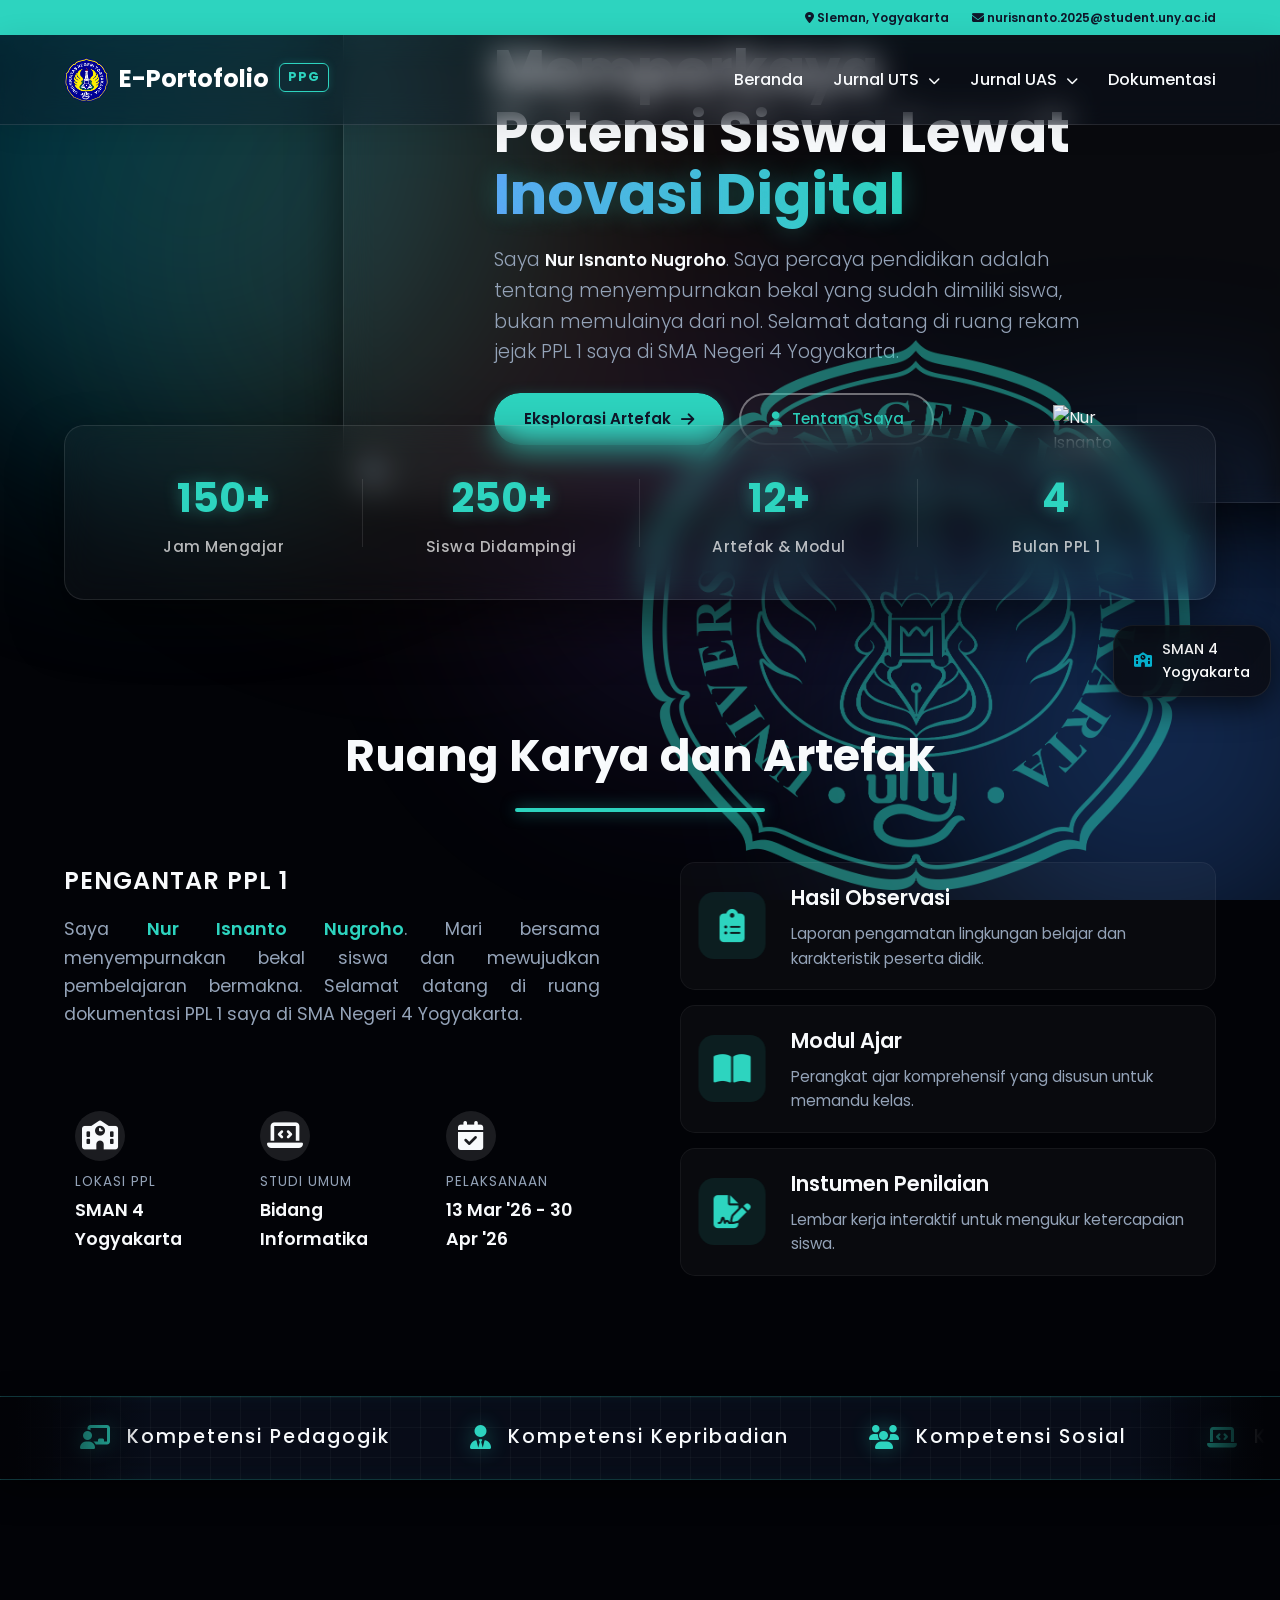
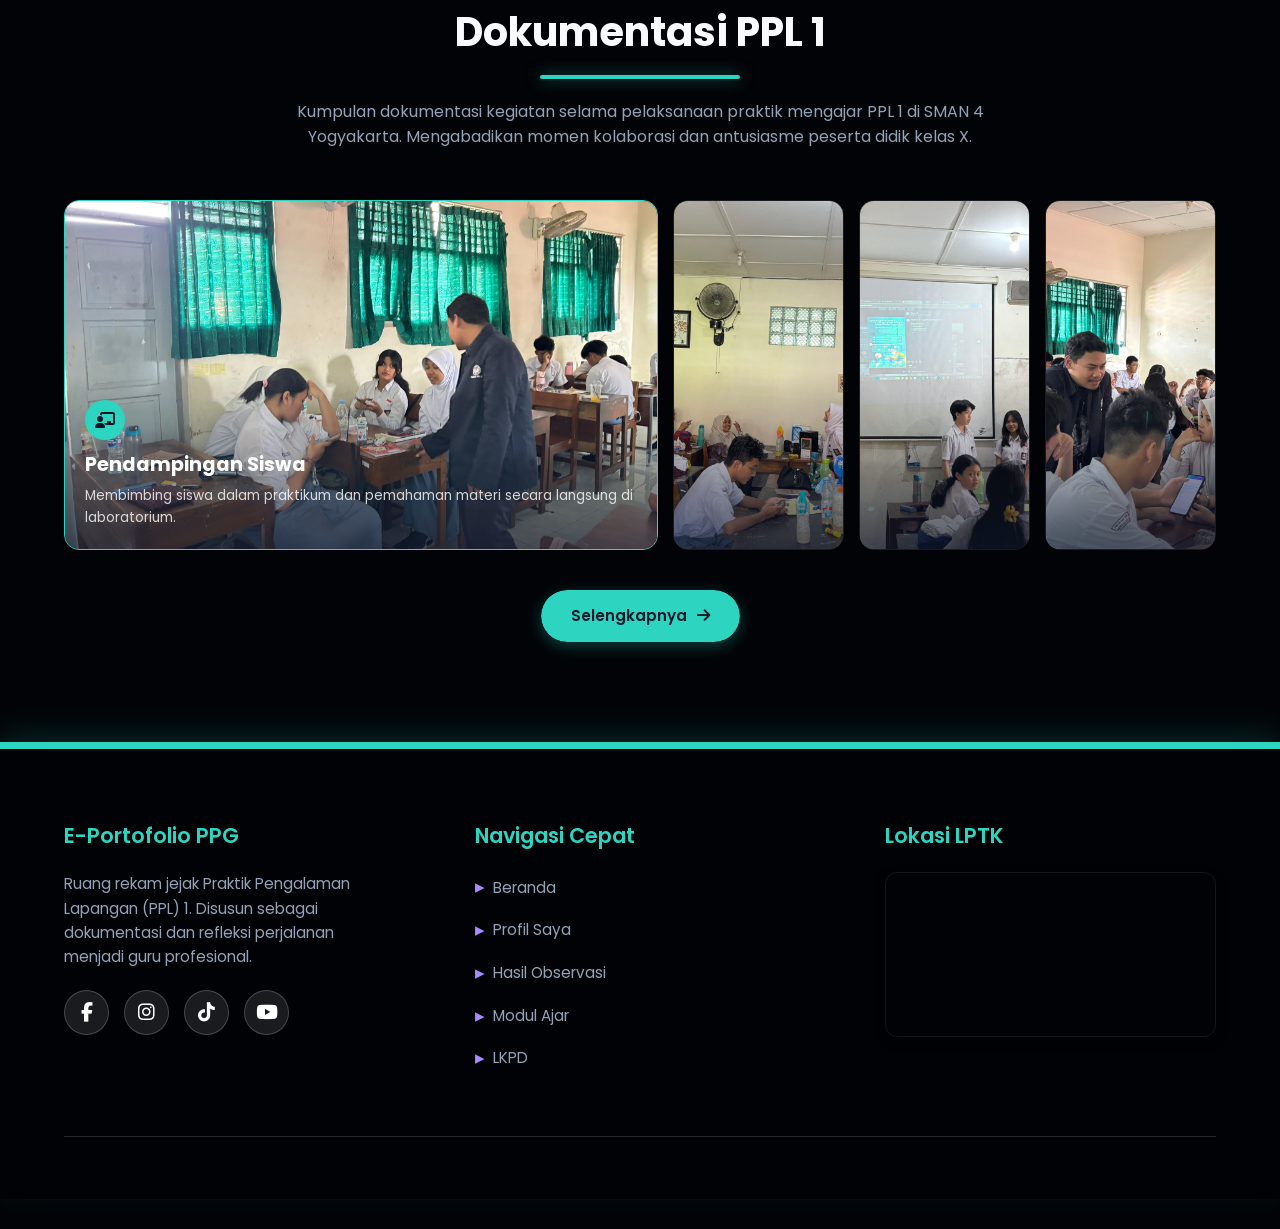
==== commit 0fa114e2: "foto" ====
--- a/index.html
+++ b/index.html
@@ -218,7 +218,7 @@
 
         <div class="expand-grid-container">
             <div class="expand-image-card active">
-                <img src="img/banner1.png" alt="Pendampingan Siswa">
+                <img src="img/dok-presentasi1.jpg" alt="Pendampingan Siswa">
                 <div class="expand-card-content">
                     <div class="expand-icon"><i class="fas fa-chalkboard-teacher"></i></div>
                     <h4>Pendampingan Siswa</h4>
@@ -227,7 +227,7 @@
             </div>
 
             <div class="expand-image-card">
-                <img src="img/banner2.png" alt="Diskusi Kelompok">
+                <img src="img/dok-diskusi1.jpg" alt="Diskusi Kelompok">
                 <div class="expand-card-content">
                     <div class="expand-icon"><i class="fas fa-users"></i></div>
                     <h4>Diskusi Kelompok</h4>
@@ -236,7 +236,7 @@
             </div>
             
             <div class="expand-image-card">
-                <img src="img/banner3.png" alt="Presentasi Materi">
+                <img src="img/dok-presentasi2.jpg" alt="Presentasi Materi">
                 <div class="expand-card-content">
                     <div class="expand-icon"><i class="fas fa-laptop-code"></i></div>
                     <h4>Presentasi Materi</h4>
@@ -245,7 +245,7 @@
             </div>
 
             <div class="expand-image-card">
-                <img src="img/banner4.png" alt="Evaluasi Belajar">
+                <img src="img/dok-evaluasi1.jpg" alt="Evaluasi Belajar">
                 <div class="expand-card-content">
                     <div class="expand-icon"><i class="fas fa-clipboard-check"></i></div>
                     <h4>Evaluasi Belajar</h4>
